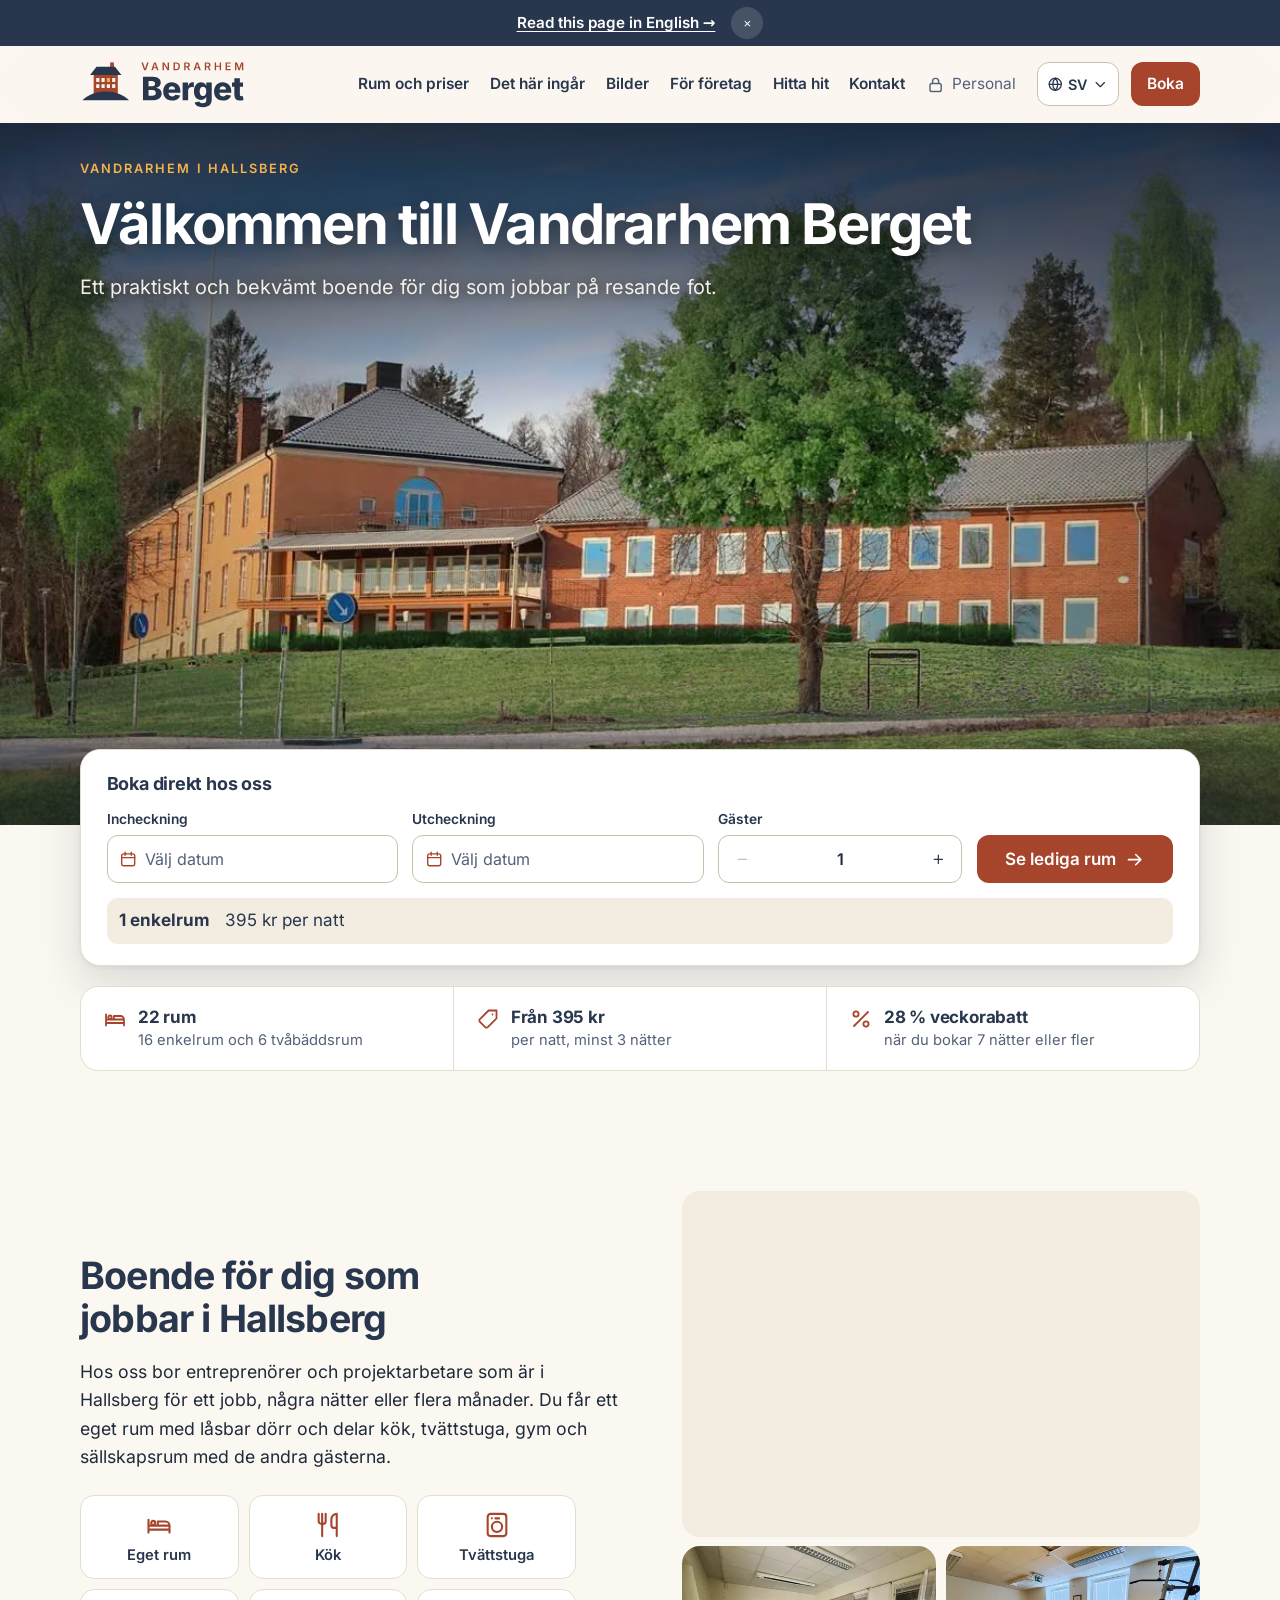
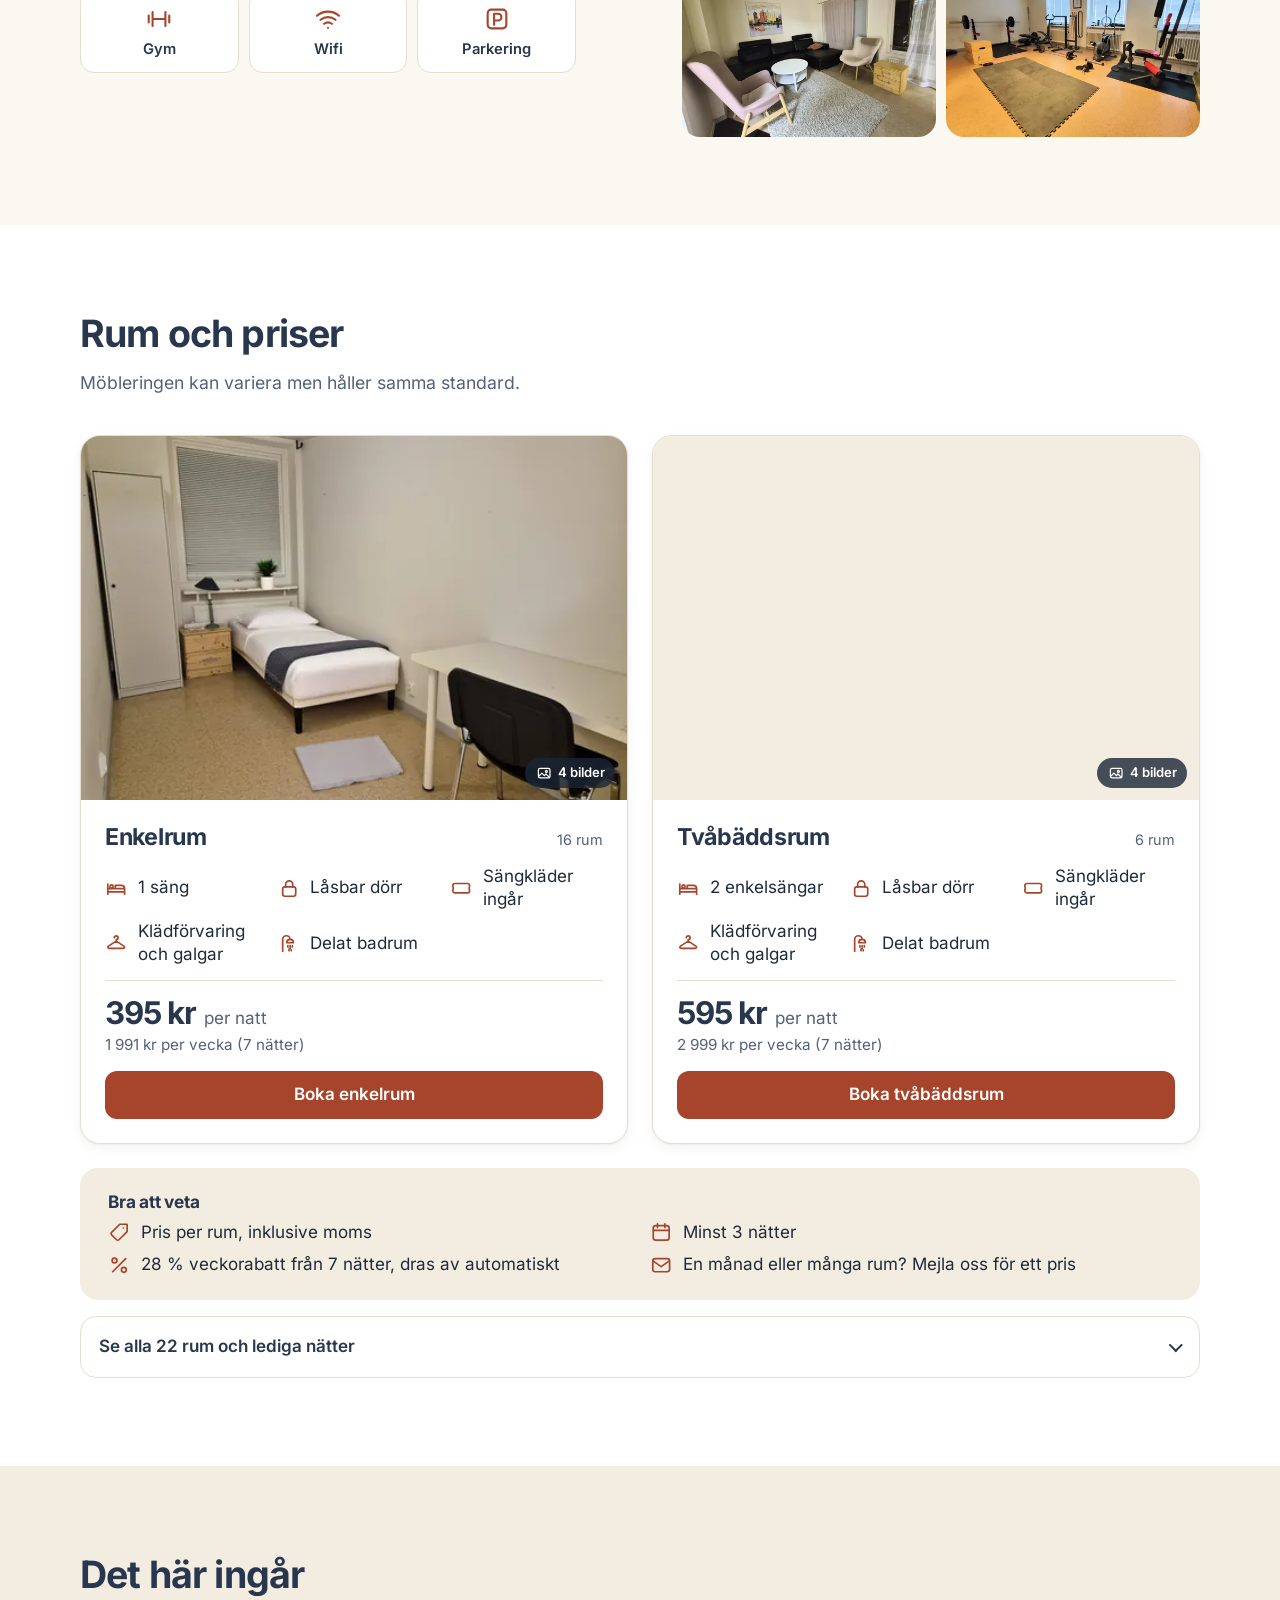
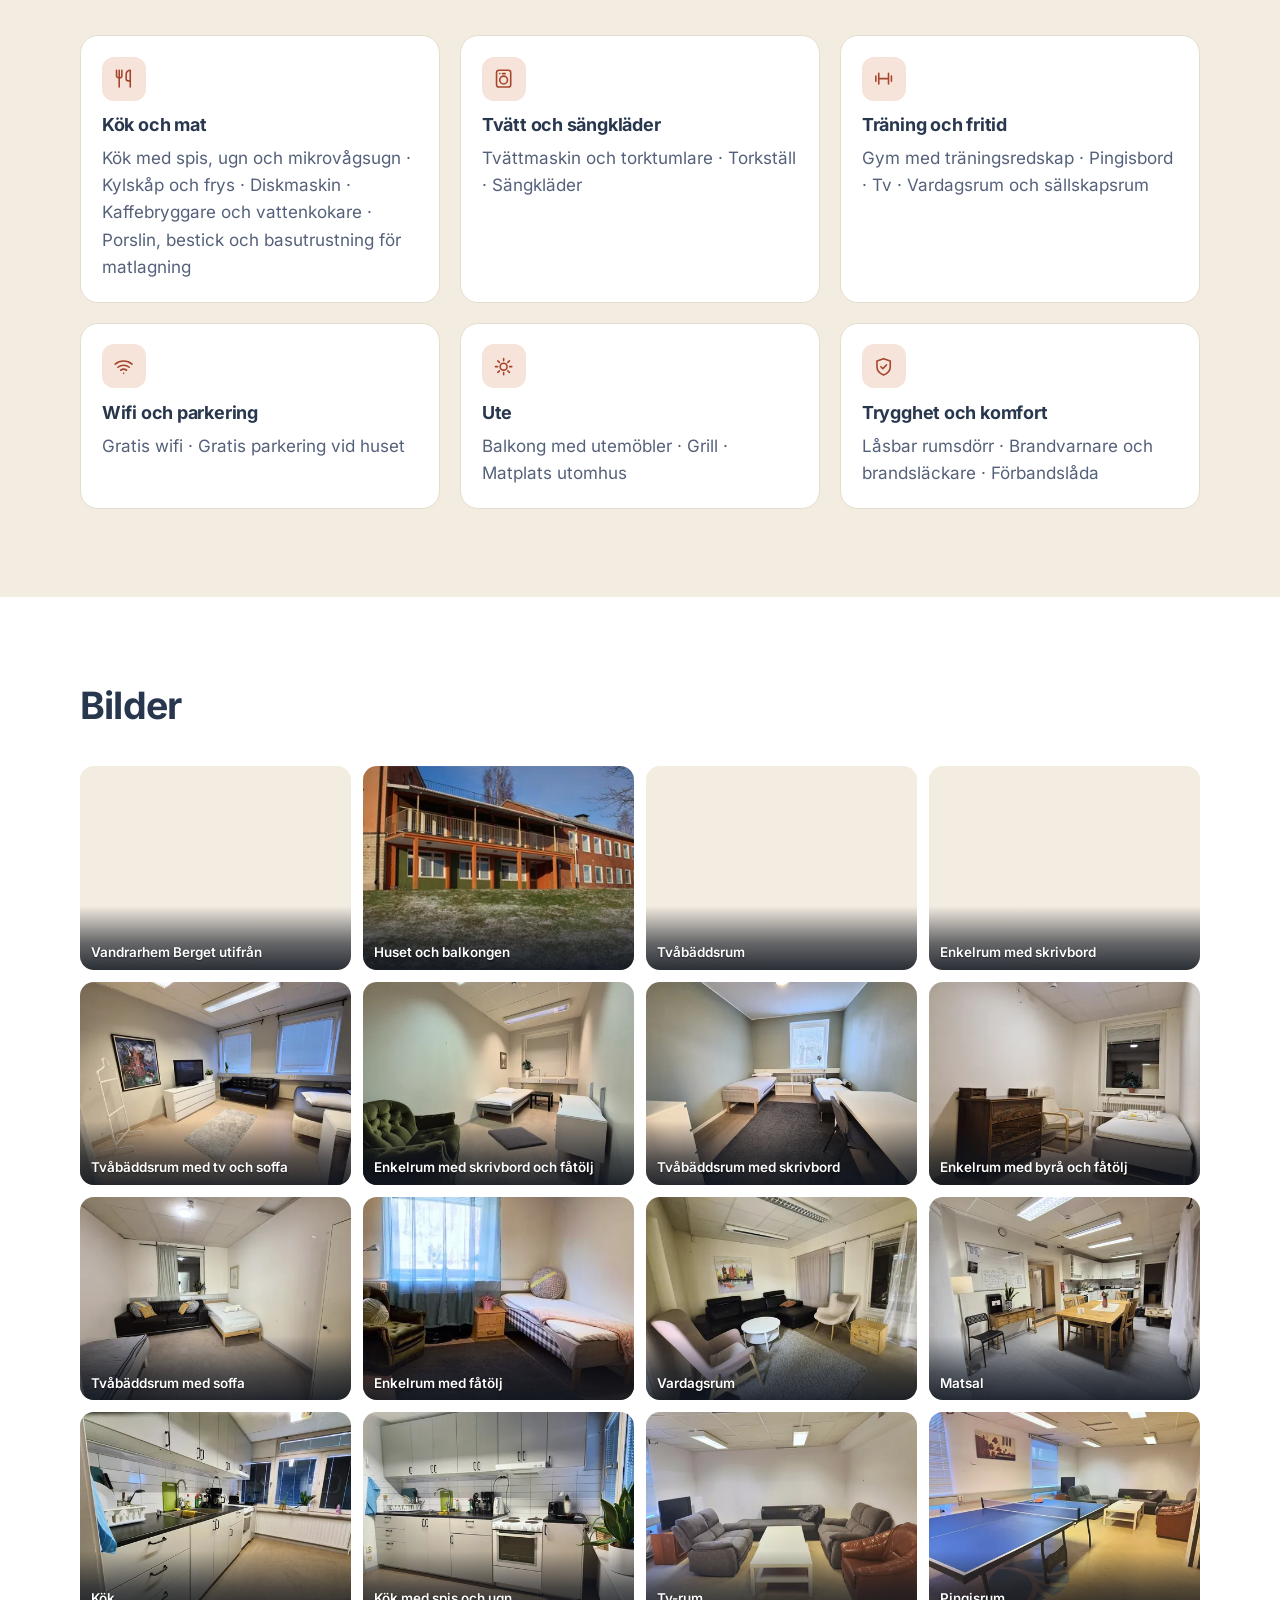
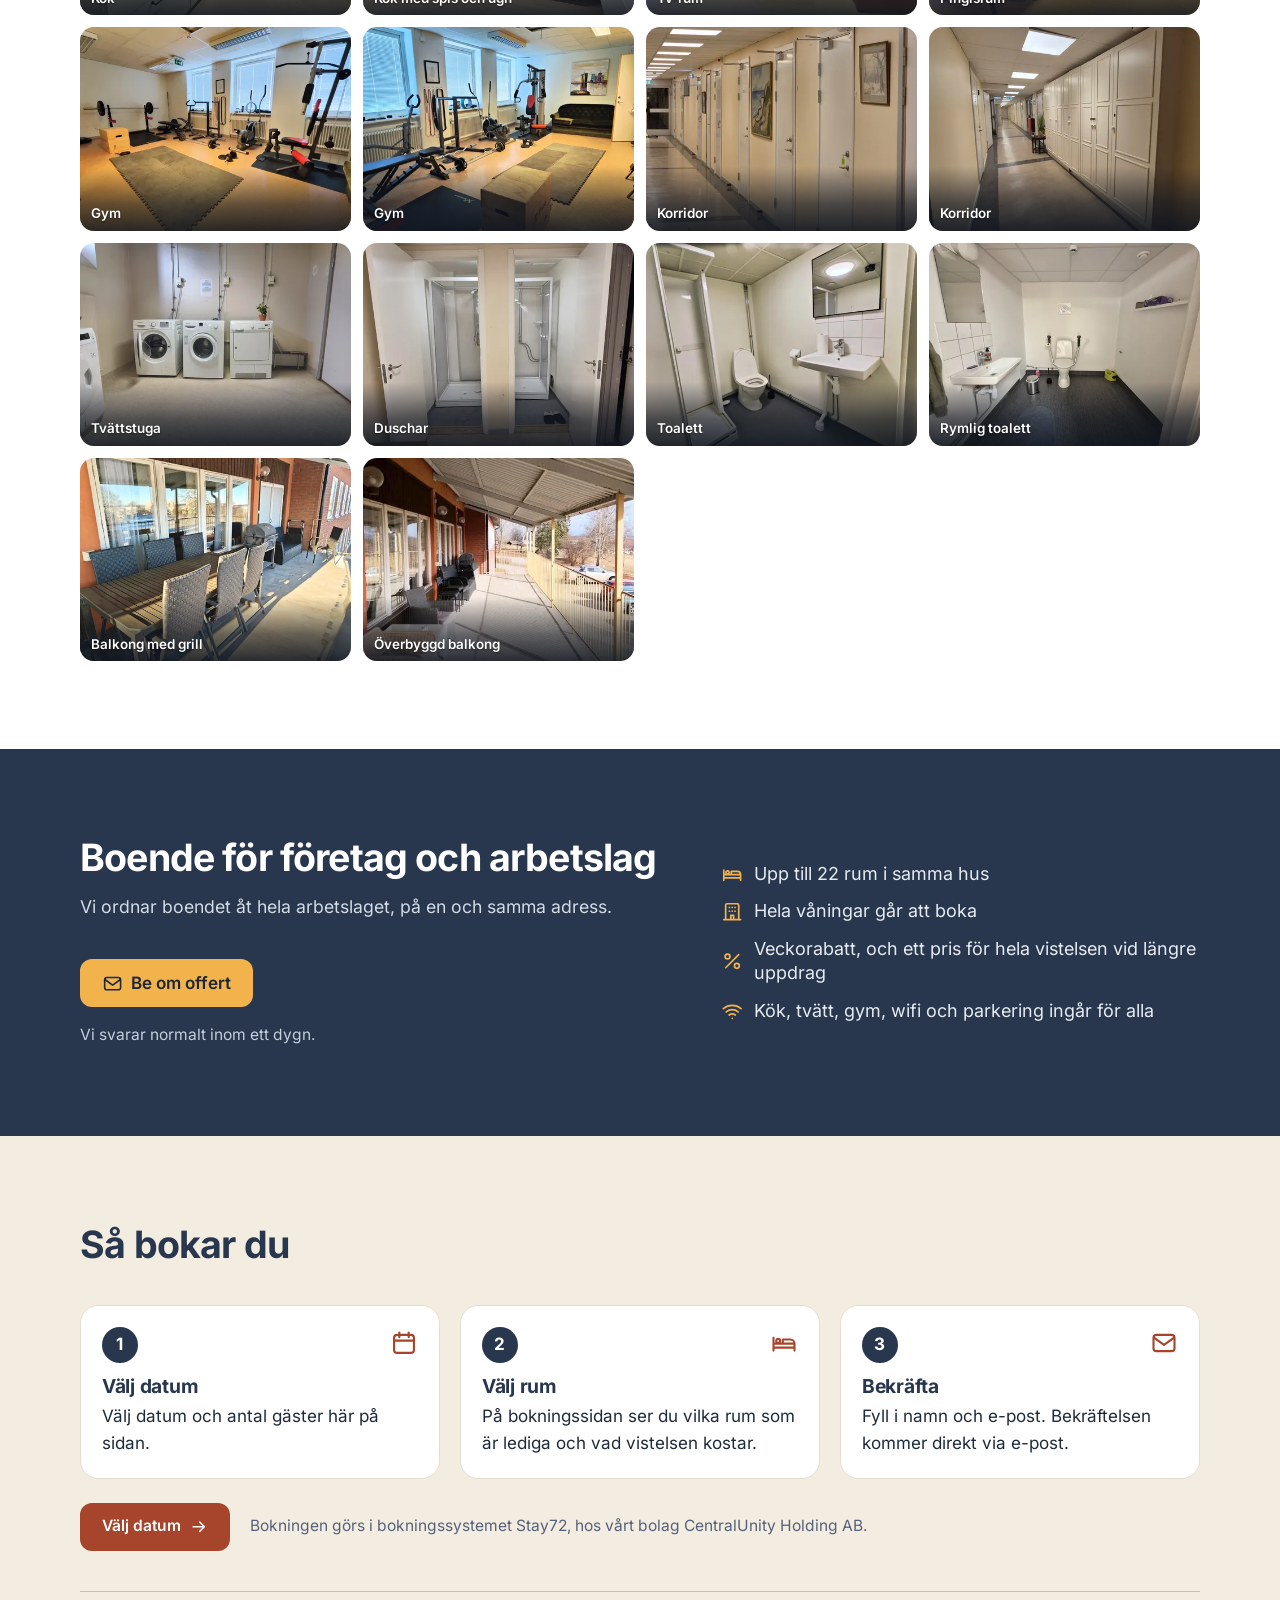
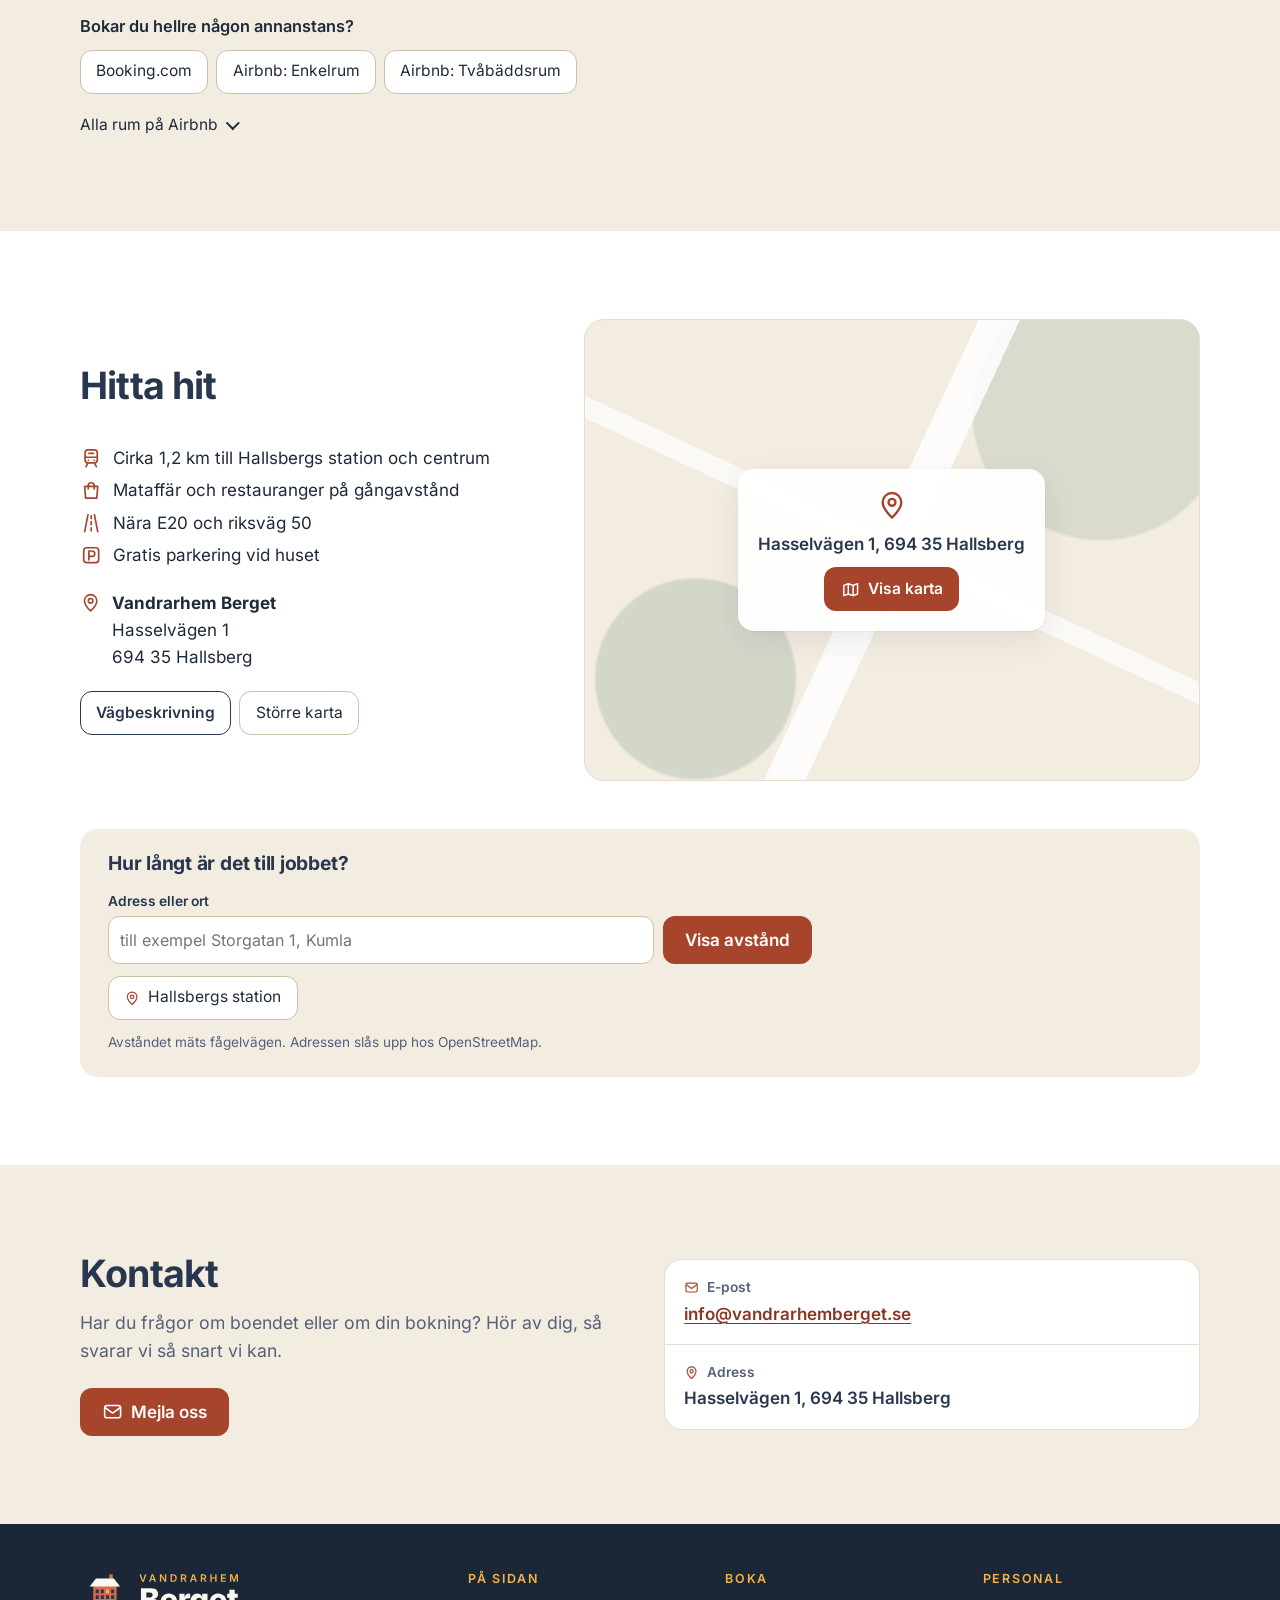
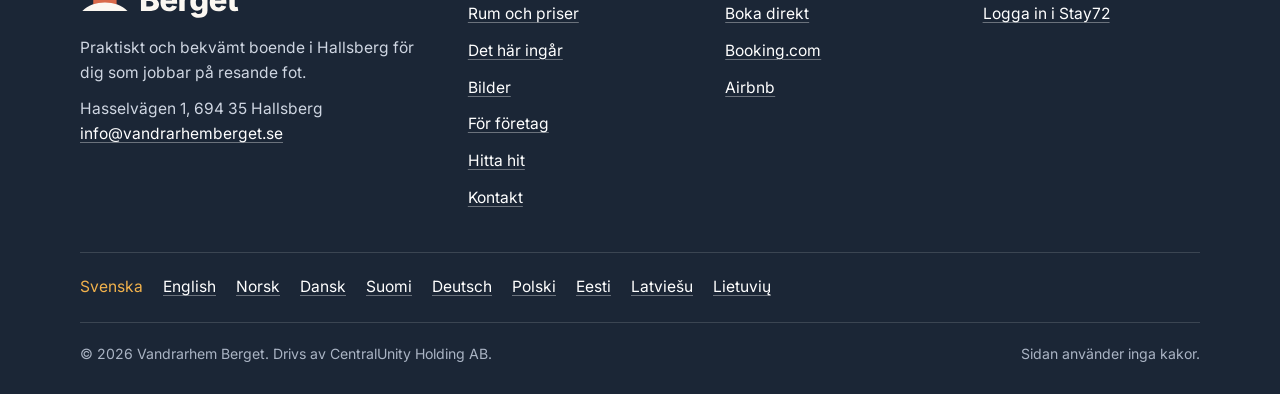
==== index.html @ 747f49aa "Första versionen av hemsidan Co-Authored-By: Claude Opus 5.5 <noreply@anthropic.com>" ====
<!doctype html>
<html lang="sv">
<head>
<meta charset="utf-8">
<meta name="viewport" content="width=device-width, initial-scale=1">
<title>Vandrarhem Berget, Hallsberg – företagsboende från 395 kr per natt</title>
<meta name="description" content="Boende i Hallsberg för entreprenörer, projektarbetare och hela arbetslag. Enkelrum 395 kr och tvåbäddsrum 595 kr per natt. Wifi, kök, tvätt, gym och parkering ingår. Boka direkt.">
<link rel="canonical" href="https://vandrarhemberget.se/">
<link rel="alternate" hreflang="sv" href="https://vandrarhemberget.se/">
<link rel="alternate" hreflang="en" href="https://vandrarhemberget.se/en/">
<link rel="alternate" hreflang="nb" href="https://vandrarhemberget.se/nb/">
<link rel="alternate" hreflang="da" href="https://vandrarhemberget.se/da/">
<link rel="alternate" hreflang="fi" href="https://vandrarhemberget.se/fi/">
<link rel="alternate" hreflang="de" href="https://vandrarhemberget.se/de/">
<link rel="alternate" hreflang="pl" href="https://vandrarhemberget.se/pl/">
<link rel="alternate" hreflang="et" href="https://vandrarhemberget.se/et/">
<link rel="alternate" hreflang="lv" href="https://vandrarhemberget.se/lv/">
<link rel="alternate" hreflang="lt" href="https://vandrarhemberget.se/lt/">
<link rel="alternate" hreflang="x-default" href="https://vandrarhemberget.se/en/">
<meta name="theme-color" content="#FBF7F1">
<meta name="format-detection" content="telephone=no">
<link rel="icon" href="favicon.ico" sizes="48x48">
<link rel="icon" href="assets/ikon.svg" type="image/svg+xml">
<link rel="apple-touch-icon" href="assets/ikon-180.png">
<link rel="manifest" href="site.webmanifest">
<link rel="preload" href="assets/typsnitt/inter-latin-400.woff2" as="font" type="font/woff2" crossorigin>
<link rel="preload" href="assets/typsnitt/inter-latin-700.woff2" as="font" type="font/woff2" crossorigin>
<link rel="stylesheet" href="assets/stil.4bacdb4d.css">
<meta property="og:type" content="website">
<meta property="og:site_name" content="Vandrarhem Berget">
<meta property="og:title" content="Vandrarhem Berget, Hallsberg – företagsboende från 395 kr per natt">
<meta property="og:description" content="Boende i Hallsberg för entreprenörer, projektarbetare och hela arbetslag. Enkelrum 395 kr och tvåbäddsrum 595 kr per natt. Wifi, kök, tvätt, gym och parkering ingår. Boka direkt.">
<meta property="og:locale" content="sv_SE">
<meta property="og:locale:alternate" content="en_GB">
<meta property="og:locale:alternate" content="nb_NO">
<meta property="og:locale:alternate" content="da_DK">
<meta property="og:locale:alternate" content="fi_FI">
<meta property="og:locale:alternate" content="de_DE">
<meta property="og:locale:alternate" content="pl_PL">
<meta property="og:locale:alternate" content="et_EE">
<meta property="og:locale:alternate" content="lv_LV">
<meta property="og:locale:alternate" content="lt_LT">
<meta property="og:url" content="https://vandrarhemberget.se/">
<meta property="og:image" content="https://vandrarhemberget.se/bilder/utsida-huset-1180.jpg?v=1707d518">
<meta property="og:image:width" content="1180">
<meta property="og:image:height" content="651">
<meta property="og:image:alt" content="Vandrarhem Berget sett utifrån">
<meta name="twitter:card" content="summary_large_image">
<script type="application/ld+json">{"@context":"https://schema.org","@type":"Hostel","name":"Vandrarhem Berget","description":"Boende i Hallsberg för entreprenörer, projektarbetare och hela arbetslag. Enkelrum 395 kr och tvåbäddsrum 595 kr per natt. Wifi, kök, tvätt, gym och parkering ingår. Boka direkt.","inLanguage":"sv","@id":"https://vandrarhemberget.se/#vandrarhem","url":"https://vandrarhemberget.se/","image":["https://vandrarhemberget.se/bilder/utsida-huset-1180.jpg?v=1707d518","https://vandrarhemberget.se/bilder/utsida-huset-1180.jpg?v=1707d518","https://vandrarhemberget.se/bilder/utsida-balkongen-1220.jpg?v=98ddb11a","https://vandrarhemberget.se/bilder/tvabaddsrum-dagsljus-1600.jpg?v=fdbbbce8","https://vandrarhemberget.se/bilder/enkelrum-skrivbord-garderob-1600.jpg?v=13ac3ef3","https://vandrarhemberget.se/bilder/tvabaddsrum-tv-soffa-1600.jpg?v=26abb7e6","https://vandrarhemberget.se/bilder/enkelrum-skrivbord-fatolj-1600.jpg?v=654260d3","https://vandrarhemberget.se/bilder/tvabaddsrum-grona-vaggar-1600.jpg?v=19bbdcdc"],"logo":"https://vandrarhemberget.se/assets/ikon-512.png","address":{"@type":"PostalAddress","streetAddress":"Hasselvägen 1","postalCode":"694 35","addressLocality":"Hallsberg","addressRegion":"Örebro län","addressCountry":"SE"},"geo":{"@type":"GeoCoordinates","latitude":59.0683191,"longitude":15.0914269},"email":"info@vandrarhemberget.se","priceRange":"395–595 SEK","currenciesAccepted":"SEK","numberOfRooms":22,"audience":{"@type":"BusinessAudience","name":"Boende för företag och arbetslag"},"amenityFeature":[{"@type":"LocationFeatureSpecification","name":"Kök med spis, ugn och mikrovågsugn","value":true},{"@type":"LocationFeatureSpecification","name":"Kylskåp och frys","value":true},{"@type":"LocationFeatureSpecification","name":"Diskmaskin","value":true},{"@type":"LocationFeatureSpecification","name":"Kaffebryggare och vattenkokare","value":true},{"@type":"LocationFeatureSpecification","name":"Porslin, bestick och basutrustning för matlagning","value":true},{"@type":"LocationFeatureSpecification","name":"Tvättmaskin och torktumlare","value":true},{"@type":"LocationFeatureSpecification","name":"Torkställ","value":true},{"@type":"LocationFeatureSpecification","name":"Sängkläder","value":true},{"@type":"LocationFeatureSpecification","name":"Gym med träningsredskap","value":true},{"@type":"LocationFeatureSpecification","name":"Pingisbord","value":true},{"@type":"LocationFeatureSpecification","name":"Tv","value":true},{"@type":"LocationFeatureSpecification","name":"Vardagsrum och sällskapsrum","value":true},{"@type":"LocationFeatureSpecification","name":"Gratis wifi","value":true},{"@type":"LocationFeatureSpecification","name":"Gratis parkering vid huset","value":true},{"@type":"LocationFeatureSpecification","name":"Balkong med utemöbler","value":true},{"@type":"LocationFeatureSpecification","name":"Grill","value":true},{"@type":"LocationFeatureSpecification","name":"Matplats utomhus","value":true},{"@type":"LocationFeatureSpecification","name":"Låsbar rumsdörr","value":true},{"@type":"LocationFeatureSpecification","name":"Brandvarnare och brandsläckare","value":true},{"@type":"LocationFeatureSpecification","name":"Förbandslåda","value":true}],"containsPlace":[{"@type":"HotelRoom","name":"Enkelrum","description":"1 säng, Låsbar dörr, Sängkläder ingår, Klädförvaring och galgar, Delat badrum","occupancy":{"@type":"QuantitativeValue","maxValue":1,"unitCode":"C62"},"bed":{"@type":"BedDetails","typeOfBed":"Single","numberOfBeds":1}},{"@type":"HotelRoom","name":"Tvåbäddsrum","description":"2 enkelsängar, Låsbar dörr, Sängkläder ingår, Klädförvaring och galgar, Delat badrum","occupancy":{"@type":"QuantitativeValue","maxValue":2,"unitCode":"C62"},"bed":{"@type":"BedDetails","typeOfBed":"Single","numberOfBeds":2}}],"makesOffer":[{"@type":"Offer","name":"Enkelrum","url":"https://app.stay72.com/book/centralunity-holding-ab-1","availability":"https://schema.org/InStock","priceSpecification":{"@type":"UnitPriceSpecification","price":395,"priceCurrency":"SEK","unitCode":"DAY","valueAddedTaxIncluded":true},"eligibleDuration":{"@type":"QuantitativeValue","minValue":3,"unitCode":"DAY"}},{"@type":"Offer","name":"Tvåbäddsrum","url":"https://app.stay72.com/book/centralunity-holding-ab-1","availability":"https://schema.org/InStock","priceSpecification":{"@type":"UnitPriceSpecification","price":595,"priceCurrency":"SEK","unitCode":"DAY","valueAddedTaxIncluded":true},"eligibleDuration":{"@type":"QuantitativeValue","minValue":3,"unitCode":"DAY"}}],"potentialAction":{"@type":"ReserveAction","target":{"@type":"EntryPoint","urlTemplate":"https://app.stay72.com/book/centralunity-holding-ab-1","inLanguage":"sv"},"result":{"@type":"LodgingReservation","name":"Vandrarhem Berget"}},"sameAs":["https://www.booking.com/hotel/se/vandrarhem-berget.sv.html?lang=sv"]}</script>
<script type="application/json" id="sidinfo">{"sprak":"sv","talformat":"sv-SE","minNatter":3,"rabatt":28,"rabattFran":7,"rum":{"enkel":{"antal":16,"pris":395},"dubbel":{"antal":6,"pris":595}},"stay72":"https://app.stay72.com/book/centralunity-holding-ab-1","stay72Skript":"https://app.stay72.com/embed/stay72-booking.js","adress":"Hasselvägen 1, 694 35 Hallsberg","plats":{"lat":59.0683191,"lon":15.0914269},"station":{"lat":59.0671196,"lon":15.1107975},"andraSprak":[{"kod":"en","text":"Read this page in English","lank":"en/"},{"kod":"nb","text":"Les siden på norsk","lank":"nb/"},{"kod":"da","text":"Læs siden på dansk","lank":"da/"},{"kod":"fi","text":"Lue tämä sivu suomeksi","lank":"fi/"},{"kod":"de","text":"Diese Seite auf Deutsch lesen","lank":"de/"},{"kod":"pl","text":"Czytaj tę stronę po polsku","lank":"pl/"},{"kod":"et","text":"Loe seda lehte eesti keeles","lank":"et/"},{"kod":"lv","text":"Lasīt šo lapu latviski","lank":"lv/"},{"kod":"lt","text":"Skaityti šį puslapį lietuviškai","lank":"lt/"}],"t":{"valjIn":"Välj incheckning","valjUt":"Välj utcheckning","minst":"Minst 3 nätter","natter":"one:{n} natt|other:{n} nätter","antalEnkel":"one:{n} enkelrum|other:{n} enkelrum","antalDubbel":"one:{n} tvåbäddsrum|other:{n} tvåbäddsrum","perNatt":"{pris} kr per natt","vistelse":"{natter}: {pris} kr","vistelseRabatt":"{natter}: {pris} kr med veckorabatt","felDatum":"Välj både incheckning och utcheckning.","felMinst":"Minsta vistelse är 3 nätter. Välj en senare utcheckning.","raknare":"Bild {nr} av {antal}","allaTitel":"Alla rum och lediga nätter","stang":"Stäng","avstand":{"rubrik":"Hur långt är det till jobbet?","etikett":"Adress eller ort","exempel":"till exempel Storgatan 1, Kumla","knapp":"Visa avstånd","station":"Hallsbergs station","soker":"Söker …","resultat":"Cirka {avstand} fågelvägen till {plats}.","meter":"{n} meter","km":"{n} km","vag":"Visa resväg och restid","felHittas":"Vi hittade inte den adressen. Prova att lägga till orten, till exempel ”Storgatan 1, Kumla”.","felTeknik":"Det gick inte att slå upp adressen just nu. Resvägen går ändå att öppna.","not":"Avståndet mäts fågelvägen. Adressen slås upp hos OpenStreetMap."}}}</script>
<script src="assets/app.d2f055d1.js" defer></script>
</head>
<body>
<a class="hoppa" href="#innehall">Hoppa till innehållet</a>
<div class="sprakrad" data-sprakrad hidden></div>
<header class="topp" data-topp>
  <div class="ram topp__rad">
    <a class="logga" href="#topp" aria-label="Vandrarhem Berget, till sidans början"><svg class="logga__bild" aria-hidden="true" focusable="false" xmlns="http://www.w3.org/2000/svg" viewBox="0 0 206.95 61.65"><g transform="translate(0 -7)"><rect x="17" y="24" width="30" height="26" fill="#A6452C"/><rect x="37.5" y="10" width="4.6" height="7" fill="#A6452C"/><path d="M12.5 25.5 20.5 15.5h23l8 10z" fill="#28374D"/><rect x="20.1" y="29.4" width="4" height="4.8" rx=".5" fill="#FBF7F1"/><rect x="26.7" y="29.4" width="4" height="4.8" rx=".5" fill="#FBF7F1"/><rect x="33.3" y="29.4" width="4" height="4.8" rx=".5" fill="#F2B24C"/><rect x="39.9" y="29.4" width="4" height="4.8" rx=".5" fill="#FBF7F1"/><rect x="20.1" y="37" width="4" height="4.8" rx=".5" fill="#FBF7F1"/><rect x="26.7" y="37" width="4" height="4.8" rx=".5" fill="#FBF7F1"/><rect x="33.3" y="37" width="4" height="4.8" rx=".5" fill="#FBF7F1"/><rect x="39.9" y="37" width="4" height="4.8" rx=".5" fill="#FBF7F1"/><path d="M3 57C17 42.5 47 42.5 61 57z" fill="#28374D"/><path d="M79.77 19.67 76.32 10H78.22L79.94 15.02Q80.18 15.78 80.46 16.76Q80.73 17.74 81.06 18.98H80.7Q81.02 17.72 81.29 16.75Q81.56 15.78 81.79 15.02L83.45 10H85.35L81.96 19.67ZM88.63 19.67 92 10H94.2L97.65 19.67H95.75L94.03 14.65Q93.78 13.87 93.51 12.89Q93.23 11.9 92.9 10.65H93.27Q92.94 11.92 92.68 12.91Q92.42 13.89 92.18 14.65L90.52 19.67ZM90.59 17.27V15.88H95.68V17.27ZM102.58 19.67V10H104.54L107.88 15.33Q108.09 15.66 108.32 16.08Q108.55 16.5 108.81 17.01Q109.06 17.53 109.3 18.16H109.11Q109.06 17.61 109.03 17.04Q108.99 16.46 108.98 15.95Q108.96 15.43 108.96 15.07V10H110.72V19.67H108.75L105.74 14.87Q105.45 14.41 105.2 13.97Q104.95 13.52 104.65 12.95Q104.36 12.39 103.95 11.59H104.19Q104.23 12.3 104.27 12.93Q104.3 13.56 104.32 14.06Q104.34 14.56 104.34 14.87V19.67ZM119.57 19.67H117.13V18.17H119.49Q120.5 18.17 121.18 17.8Q121.86 17.42 122.2 16.68Q122.54 15.94 122.54 14.82Q122.54 13.72 122.2 12.98Q121.86 12.24 121.19 11.87Q120.53 11.5 119.53 11.5H117.08V10H119.64Q121.08 10 122.11 10.58Q123.14 11.16 123.69 12.24Q124.25 13.32 124.25 14.82Q124.25 16.33 123.69 17.42Q123.14 18.51 122.09 19.09Q121.04 19.67 119.57 19.67ZM118.04 10V19.67H116.3V10ZM129.53 19.67V10H133.15Q134.26 10 135.01 10.39Q135.77 10.78 136.16 11.48Q136.55 12.18 136.55 13.1Q136.55 14.02 136.16 14.7Q135.77 15.38 135 15.75Q134.24 16.12 133.12 16.12H130.54V14.69H132.89Q133.55 14.69 133.96 14.5Q134.38 14.32 134.58 13.96Q134.78 13.6 134.78 13.1Q134.78 12.58 134.58 12.21Q134.38 11.84 133.96 11.65Q133.54 11.46 132.88 11.46H131.27V19.67ZM134.97 19.67 132.62 15.28H134.52L136.91 19.67ZM141.19 19.67 144.56 10H146.76L150.21 19.67H148.31L146.59 14.65Q146.34 13.87 146.07 12.89Q145.79 11.9 145.46 10.65H145.83Q145.5 11.92 145.24 12.91Q144.98 13.89 144.74 14.65L143.08 19.67ZM143.16 17.27V15.88H148.25V17.27ZM155.14 19.67V10H158.75Q159.86 10 160.62 10.39Q161.38 10.78 161.77 11.48Q162.16 12.18 162.16 13.1Q162.16 14.02 161.77 14.7Q161.37 15.38 160.61 15.75Q159.84 16.12 158.73 16.12H156.15V14.69H158.5Q159.16 14.69 159.57 14.5Q159.99 14.32 160.19 13.96Q160.39 13.6 160.39 13.1Q160.39 12.58 160.19 12.21Q159.99 11.84 159.57 11.65Q159.15 11.46 158.49 11.46H156.87V19.67ZM160.58 19.67 158.23 15.28H160.12L162.52 19.67ZM167.44 19.67V10H169.18V14H173.67V10H175.4V19.67H173.67V15.46H169.18V19.67ZM180.99 19.67V10H187.27V11.46H182.72V14.07H186.93V15.51H182.72V18.21H187.29V19.67ZM192.67 19.67V10H195.28L197.11 14.99Q197.21 15.27 197.33 15.71Q197.45 16.14 197.57 16.65Q197.7 17.16 197.81 17.64Q197.93 18.12 198.01 18.49H197.66Q197.73 18.13 197.85 17.65Q197.96 17.18 198.09 16.67Q198.21 16.16 198.33 15.72Q198.45 15.28 198.54 14.99L200.36 10H202.97V19.67H201.25V14.79Q201.25 14.48 201.26 14.04Q201.26 13.6 201.27 13.09Q201.29 12.58 201.3 12.07Q201.31 11.55 201.31 11.09H201.44Q201.31 11.6 201.15 12.13Q201 12.67 200.85 13.17Q200.7 13.67 200.57 14.1Q200.44 14.52 200.34 14.79L198.56 19.67H197.09L195.28 14.79Q195.18 14.52 195.05 14.11Q194.91 13.69 194.76 13.19Q194.61 12.69 194.46 12.15Q194.3 11.61 194.15 11.09H194.3Q194.3 11.52 194.32 12.03Q194.33 12.54 194.34 13.05Q194.35 13.56 194.36 14.01Q194.37 14.47 194.37 14.79V19.67Z" fill="#A6452C"/><path d="M78.28 57V27.72H90.43Q93.69 27.72 95.91 28.66Q98.13 29.6 99.24 31.26Q100.35 32.92 100.35 35.15Q100.35 36.82 99.65 38.12Q98.96 39.43 97.73 40.28Q96.5 41.14 94.91 41.47V41.79Q96.66 41.85 98.16 42.72Q99.66 43.6 100.58 45.15Q101.49 46.7 101.49 48.82Q101.49 51.18 100.3 53.03Q99.11 54.88 96.85 55.94Q94.59 57 91.33 57ZM85.22 51.4H89.7Q92.04 51.4 93.15 50.5Q94.26 49.61 94.26 48.04Q94.26 46.9 93.73 46.05Q93.2 45.21 92.2 44.75Q91.21 44.28 89.84 44.28H85.22ZM85.22 39.78H89.25Q90.41 39.78 91.32 39.39Q92.23 39 92.75 38.26Q93.28 37.52 93.28 36.46Q93.28 34.99 92.21 34.12Q91.15 33.26 89.36 33.26H85.22ZM114.44 57.41Q111 57.41 108.51 56.05Q106.01 54.68 104.68 52.15Q103.36 49.61 103.36 46.09Q103.36 42.71 104.68 40.16Q106.01 37.6 108.45 36.18Q110.89 34.75 114.19 34.75Q116.51 34.75 118.44 35.48Q120.38 36.21 121.8 37.63Q123.23 39.06 124 41.14Q124.78 43.22 124.78 45.95V47.68H105.8V43.69H121.52L118.31 44.64Q118.31 43.11 117.85 42Q117.39 40.9 116.49 40.31Q115.58 39.72 114.25 39.72Q112.91 39.72 111.99 40.32Q111.06 40.92 110.58 41.99Q110.1 43.07 110.1 44.5V47.37Q110.1 49.06 110.66 50.19Q111.22 51.32 112.22 51.88Q113.22 52.44 114.56 52.44Q115.48 52.44 116.24 52.18Q117 51.93 117.54 51.42Q118.08 50.91 118.35 50.18L124.47 51.18Q123.92 53.07 122.57 54.47Q121.22 55.88 119.17 56.65Q117.12 57.41 114.44 57.41ZM127.57 57V35.03H134.23V39.04H134.47Q135.06 36.86 136.43 35.8Q137.79 34.75 139.6 34.75Q140.07 34.75 140.59 34.81Q141.11 34.87 141.55 34.99V40.96Q141.05 40.79 140.26 40.7Q139.46 40.61 138.83 40.61Q137.58 40.61 136.57 41.17Q135.57 41.73 135 42.71Q134.43 43.69 134.43 45.01V57ZM152.67 65.69Q149.8 65.69 147.66 64.96Q145.52 64.23 144.19 62.94Q142.86 61.64 142.47 59.93L148.42 58.71Q148.62 59.3 149.15 59.8Q149.68 60.3 150.55 60.61Q151.41 60.91 152.63 60.91Q154.73 60.91 155.86 59.97Q156.99 59.02 156.99 57.06V53.17H156.46Q156.07 54.15 155.29 54.96Q154.52 55.76 153.33 56.23Q152.14 56.71 150.51 56.71Q148.09 56.71 146.1 55.58Q144.1 54.45 142.9 52.08Q141.7 49.71 141.7 46.01Q141.7 42.16 142.94 39.67Q144.18 37.17 146.17 35.96Q148.17 34.75 150.49 34.75Q152.24 34.75 153.49 35.34Q154.73 35.93 155.55 36.87Q156.36 37.8 156.78 38.8H156.97V35.03H163.75V56.51Q163.75 59.54 162.35 61.58Q160.94 63.62 158.45 64.65Q155.95 65.69 152.67 65.69ZM152.85 51.67Q154.16 51.67 155.09 51.01Q156.01 50.34 156.5 49.05Q156.99 47.76 156.99 45.99Q156.99 44.19 156.5 42.87Q156.01 41.55 155.1 40.84Q154.18 40.12 152.85 40.12Q151.53 40.12 150.62 40.85Q149.7 41.59 149.23 42.91Q148.76 44.23 148.76 45.99Q148.76 47.76 149.23 49.04Q149.7 50.32 150.62 51Q151.53 51.67 152.85 51.67ZM177.71 57.41Q174.27 57.41 171.77 56.05Q169.28 54.68 167.95 52.15Q166.62 49.61 166.62 46.09Q166.62 42.71 167.95 40.16Q169.28 37.6 171.71 36.18Q174.15 34.75 177.45 34.75Q179.77 34.75 181.71 35.48Q183.64 36.21 185.07 37.63Q186.49 39.06 187.27 41.14Q188.05 43.22 188.05 45.95V47.68H169.06V43.69H184.78L181.58 44.64Q181.58 43.11 181.12 42Q180.66 40.9 179.75 40.31Q178.85 39.72 177.51 39.72Q176.18 39.72 175.25 40.32Q174.33 40.92 173.85 41.99Q173.37 43.07 173.37 44.5V47.37Q173.37 49.06 173.93 50.19Q174.49 51.32 175.49 51.88Q176.49 52.44 177.83 52.44Q178.75 52.44 179.51 52.18Q180.26 51.93 180.8 51.42Q181.34 50.91 181.62 50.18L187.73 51.18Q187.18 53.07 185.84 54.47Q184.49 55.88 182.44 56.65Q180.38 57.41 177.71 57.41ZM202.69 35.03V40.12H188.97V35.03ZM191.88 29.8H198.74V50.28Q198.74 51.14 199.15 51.57Q199.56 51.99 200.49 51.99Q200.84 51.99 201.48 51.91Q202.12 51.83 202.39 51.75L203.28 56.74Q202.12 57.08 201.04 57.2Q199.96 57.31 198.99 57.31Q195.5 57.31 193.69 55.67Q191.88 54.03 191.88 50.89Z" fill="#28374D"/></g></svg></a>
    <details class="sprakval" data-sprakval>
      <summary aria-label="Språk: Svenska"><svg class="ikon" viewBox="0 0 24 24" width="24" height="24" fill="none" stroke="currentColor" stroke-width="1.8" stroke-linecap="round" stroke-linejoin="round" aria-hidden="true" focusable="false"><circle cx="12" cy="12" r="8.8"/><path d="M3.2 12h17.6M12 3.2c2.4 2.5 3.7 5.4 3.7 8.8s-1.3 6.3-3.7 8.8c-2.4-2.5-3.7-5.4-3.7-8.8s1.3-6.3 3.7-8.8Z"/></svg><span>SV</span><svg class="ikon sprakval__pil" viewBox="0 0 24 24" width="24" height="24" fill="none" stroke="currentColor" stroke-width="1.8" stroke-linecap="round" stroke-linejoin="round" aria-hidden="true" focusable="false"><path d="m6 9.5 6 6 6-6"/></svg></summary>
      <ul>
        <li><a href="./" lang="sv" aria-current="true">Svenska</a></li>
        <li><a href="en/" lang="en" hreflang="en">English</a></li>
        <li><a href="nb/" lang="nb" hreflang="nb">Norsk</a></li>
        <li><a href="da/" lang="da" hreflang="da">Dansk</a></li>
        <li><a href="fi/" lang="fi" hreflang="fi">Suomi</a></li>
        <li><a href="de/" lang="de" hreflang="de">Deutsch</a></li>
        <li><a href="pl/" lang="pl" hreflang="pl">Polski</a></li>
        <li><a href="et/" lang="et" hreflang="et">Eesti</a></li>
        <li><a href="lv/" lang="lv" hreflang="lv">Latviešu</a></li>
        <li><a href="lt/" lang="lt" hreflang="lt">Lietuvių</a></li>
      </ul>
    </details>
    <a class="knapp knapp--primar knapp--liten topp__boka" href="#boka">Boka</a>
    <button class="menyknapp" type="button" aria-expanded="false" aria-controls="meny" data-menyknapp>
      <span class="dold">Meny</span><svg class="ikon menyknapp__oppna" viewBox="0 0 24 24" width="24" height="24" fill="none" stroke="currentColor" stroke-width="1.8" stroke-linecap="round" stroke-linejoin="round" aria-hidden="true" focusable="false"><path d="M4 7h16M4 12h16M4 17h16"/></svg><svg class="ikon menyknapp__stang" viewBox="0 0 24 24" width="24" height="24" fill="none" stroke="currentColor" stroke-width="1.8" stroke-linecap="round" stroke-linejoin="round" aria-hidden="true" focusable="false"><path d="m6 6 12 12M18 6 6 18"/></svg>
    </button>
    <nav class="meny" id="meny" aria-label="Meny" data-meny>
      <ul>
        <li><a href="#rum">Rum och priser</a></li>
        <li><a href="#ingar">Det här ingår</a></li>
        <li><a href="#bilder">Bilder</a></li>
        <li><a href="#foretag">För företag</a></li>
        <li><a href="#hitta-hit">Hitta hit</a></li>
        <li><a href="#kontakt">Kontakt</a></li>
        <li><a class="meny__personal" href="https://app.stay72.com/login" rel="nofollow" title="Inloggning för personal, i Stay72"><svg class="ikon" viewBox="0 0 24 24" width="24" height="24" fill="none" stroke="currentColor" stroke-width="1.8" stroke-linecap="round" stroke-linejoin="round" aria-hidden="true" focusable="false"><rect x="5" y="10.6" width="14" height="10" rx="2.3"/><path d="M8.2 10.6V8a3.8 3.8 0 0 1 7.6 0v2.6"/></svg>Personal</a></li>
      </ul>
    </nav>
  </div>
</header>
<main id="innehall">
<section class="start start--foto" id="topp" style="--fokus-smal: 70% 42%; --fokus-bred: 50% 40%">
  <div class="start__fond"><picture><source type="image/webp" srcset="bilder/utsida-huset-480.webp?v=1707d518 480w, bilder/utsida-huset-800.webp?v=1707d518 800w, bilder/utsida-huset-1180.webp?v=1707d518 1180w" sizes="100vw"><img src="bilder/utsida-huset-800.jpg?v=1707d518" alt="Vandrarhem Berget sett utifrån" width="1180" height="651" fetchpriority="high" decoding="async"></picture></div>
  <div class="ram start__inre">
    <p class="overrubrik">Vandrarhem i Hallsberg</p>
    <h1>Välkommen till Vandrarhem Berget</h1>
    <p class="ingress">Ett praktiskt och bekvämt boende för dig som jobbar på resande fot.</p>
  </div>
</section>

<div class="ram bokningsrad">
  <form class="bokning" id="boka" action="https://app.stay72.com/book/centralunity-holding-ab-1" method="get" data-bokning>
    <h2 class="bokning__rubrik">Boka direkt hos oss</h2>
    <div class="bokning__rutnat">
      <div class="bokning__datum" data-datum>
        <div class="falt" data-datum-reserv>
          <label for="incheckning">Incheckning</label>
          <input type="date" id="incheckning" name="check_in_date" required>
        </div>
        <div class="falt" data-datum-reserv>
          <label for="utcheckning">Utcheckning</label>
          <input type="date" id="utcheckning" name="check_out_date" required>
        </div>
        <div class="datumval" data-datumval hidden>
          <div class="falt">
            <span class="falt__etikett" id="datum-in-etikett">Incheckning</span>
            <button class="datumknapp ar-tom" type="button" data-datum-knapp="start" aria-labelledby="datum-in-etikett datum-in-varde" aria-haspopup="dialog" aria-expanded="false" aria-controls="kalender"><svg class="ikon" viewBox="0 0 24 24" width="24" height="24" fill="none" stroke="currentColor" stroke-width="1.8" stroke-linecap="round" stroke-linejoin="round" aria-hidden="true" focusable="false"><rect x="3.5" y="5" width="17" height="15.5" rx="2.6"/><path d="M3.5 10h17M8 3v4M16 3v4"/></svg><span id="datum-in-varde" data-datum-varde>Välj datum</span></button>
          </div>
          <div class="falt">
            <span class="falt__etikett" id="datum-ut-etikett">Utcheckning</span>
            <button class="datumknapp ar-tom" type="button" data-datum-knapp="slut" aria-labelledby="datum-ut-etikett datum-ut-varde" aria-haspopup="dialog" aria-expanded="false" aria-controls="kalender"><svg class="ikon" viewBox="0 0 24 24" width="24" height="24" fill="none" stroke="currentColor" stroke-width="1.8" stroke-linecap="round" stroke-linejoin="round" aria-hidden="true" focusable="false"><rect x="3.5" y="5" width="17" height="15.5" rx="2.6"/><path d="M3.5 10h17M8 3v4M16 3v4"/></svg><span id="datum-ut-varde" data-datum-varde>Välj datum</span></button>
          </div>
        </div>
        <div class="kalender" id="kalender" role="dialog" aria-label="Välj datum" data-kalender hidden>
          <div class="kalender__topp">
            <button class="kalender__nav" type="button" data-kal-forra aria-label="Föregående månad"><svg class="ikon" viewBox="0 0 24 24" width="24" height="24" fill="none" stroke="currentColor" stroke-width="1.8" stroke-linecap="round" stroke-linejoin="round" aria-hidden="true" focusable="false"><path d="m14.5 5.5-6.5 6.5 6.5 6.5"/></svg></button>
            <button class="kalender__nav" type="button" data-kal-nasta aria-label="Nästa månad"><svg class="ikon" viewBox="0 0 24 24" width="24" height="24" fill="none" stroke="currentColor" stroke-width="1.8" stroke-linecap="round" stroke-linejoin="round" aria-hidden="true" focusable="false"><path d="m9.5 5.5 6.5 6.5-6.5 6.5"/></svg></button>
          </div>
          <div class="kalender__manader" data-kal-manader></div>
          <div class="kalender__fot">
            <p class="kalender__tips" data-kal-tips aria-live="polite"></p>
            <button class="knapp knapp--tyst knapp--liten" type="button" data-kal-rensa>Rensa</button>
            <button class="knapp knapp--primar knapp--liten" type="button" data-kal-klar>Klar</button>
          </div>
        </div>
      </div>
      <div class="falt falt--gaster">
        <label for="gaster">Gäster</label>
        <div class="stegare">
          <button class="stegare__knapp" type="button" data-gaster-steg="-1" aria-label="Färre gäster" hidden><svg class="ikon" viewBox="0 0 24 24" width="24" height="24" fill="none" stroke="currentColor" stroke-width="1.8" stroke-linecap="round" stroke-linejoin="round" aria-hidden="true" focusable="false"><path d="M6 12h12"/></svg></button>
          <input type="number" id="gaster" name="guests" value="1" min="1" max="500" step="1" inputmode="numeric" required>
          <button class="stegare__knapp" type="button" data-gaster-steg="1" aria-label="Fler gäster" hidden><svg class="ikon" viewBox="0 0 24 24" width="24" height="24" fill="none" stroke="currentColor" stroke-width="1.8" stroke-linecap="round" stroke-linejoin="round" aria-hidden="true" focusable="false"><path d="M12 6v12M6 12h12"/></svg></button>
        </div>
      </div>
      <div class="bokning__svar" data-bokning-svar hidden>
        <p class="bokning__fel" data-bokning-fel role="alert" hidden></p>
        <p class="forslag__rad" data-forslag-ett><strong data-forslag-rum></strong><span data-forslag-pris></span></p>
        <fieldset class="forslag__val" data-forslag-val hidden>
          <legend>Förslag på rum</legend>
          <label class="val" data-forslag-id="dela">
            <input type="radio" name="rumsval" value="dela" form="rumsval-utanfor" checked>
            <span class="val__namn">Dela rum</span>
            <span class="val__rum" data-forslag-rum></span>
            <span class="val__pris" data-forslag-pris></span>
          </label>
          <label class="val" data-forslag-id="eget">
            <input type="radio" name="rumsval" value="eget" form="rumsval-utanfor">
            <span class="val__namn">Eget rum var</span>
            <span class="val__rum" data-forslag-rum></span>
            <span class="val__pris" data-forslag-pris></span>
          </label>
        </fieldset>
        <p class="forslag__stort" data-forslag-stort hidden>Vandrarhemmet har 28 sängar. Vi har också hus och lägenheter i området. Skicka en förfrågan, så tar vi fram ett förslag för hela sällskapet.</p>
        <p class="forslag__not" data-forslag-flera hidden>Du bokar ett rum i taget på bokningssidan. <a href="https://app.stay72.com/book/centralunity-holding-ab-1" data-forslag-offert hidden>Be om offert för alla rum</a></p>
        <p class="forslag__not" data-forslag-offertnot hidden>På bokningssidan trycker du på ”Skicka en förfrågan”. Datum och antal personer är redan ifyllda.</p>
        <p class="dold" data-forslag-las aria-live="polite"></p>
      </div>
      <button class="knapp knapp--primar bokning__knapp" type="submit"><span data-bokning-knapptext data-offert="Be om offert">Se lediga rum</span><svg class="ikon" viewBox="0 0 24 24" width="24" height="24" fill="none" stroke="currentColor" stroke-width="1.8" stroke-linecap="round" stroke-linejoin="round" aria-hidden="true" focusable="false"><path d="M5 12h14M13.2 6.2 19 12l-5.8 5.8"/></svg></button>
    </div>
  </form>
  <form id="rumsval-utanfor" hidden></form>

  <ul class="fakta">
    <li><svg class="ikon" viewBox="0 0 24 24" width="24" height="24" fill="none" stroke="currentColor" stroke-width="1.8" stroke-linecap="round" stroke-linejoin="round" aria-hidden="true" focusable="false"><path d="M3 18.5v-11M3 12.5h18v6M21 12.5a3.5 3.5 0 0 0-3.5-3.5H11v3.5M3 16h18"/><circle cx="7" cy="10.2" r="1.7"/></svg><div><strong>22 rum</strong><span>16 enkelrum och 6 tvåbäddsrum</span></div></li>
    <li><svg class="ikon" viewBox="0 0 24 24" width="24" height="24" fill="none" stroke="currentColor" stroke-width="1.8" stroke-linecap="round" stroke-linejoin="round" aria-hidden="true" focusable="false"><path d="M12.6 3.5h7.9v7.9l-8.7 8.7a1.8 1.8 0 0 1-2.6 0l-5.3-5.3a1.8 1.8 0 0 1 0-2.6l8.7-8.7Z"/><path d="M16.5 7.5h.01"/></svg><div><strong>Från 395 kr</strong><span>per natt, minst 3 nätter</span></div></li>
    <li><svg class="ikon" viewBox="0 0 24 24" width="24" height="24" fill="none" stroke="currentColor" stroke-width="1.8" stroke-linecap="round" stroke-linejoin="round" aria-hidden="true" focusable="false"><path d="M19 5 5 19"/><circle cx="7" cy="7" r="2.6"/><circle cx="17" cy="17" r="2.6"/></svg><div><strong>28 % veckorabatt</strong><span>när du bokar 7 nätter eller fler</span></div></li>
  </ul>
</div>
<section class="avsnitt" id="valkommen">
  <div class="ram valkommen">
    <div>
      <div class="avsnitt__huvud">
        <h2>Boende för dig som jobbar i Hallsberg</h2>
      </div>
      <p class="valkommen__stycke">Hos oss bor entreprenörer och projektarbetare som är i Hallsberg för ett jobb, några nätter eller flera månader. Du får ett eget rum med låsbar dörr och delar kök, tvättstuga, gym och sällskapsrum med de andra gästerna.</p>
      <ul class="snabbfakta">
        <li><svg class="ikon" viewBox="0 0 24 24" width="24" height="24" fill="none" stroke="currentColor" stroke-width="1.8" stroke-linecap="round" stroke-linejoin="round" aria-hidden="true" focusable="false"><path d="M3 18.5v-11M3 12.5h18v6M21 12.5a3.5 3.5 0 0 0-3.5-3.5H11v3.5M3 16h18"/><circle cx="7" cy="10.2" r="1.7"/></svg><span>Eget rum</span></li>
        <li><svg class="ikon" viewBox="0 0 24 24" width="24" height="24" fill="none" stroke="currentColor" stroke-width="1.8" stroke-linecap="round" stroke-linejoin="round" aria-hidden="true" focusable="false"><path d="M4 2.5v6.2a2.3 2.3 0 0 0 2.3 2.3h1.4A2.3 2.3 0 0 0 10 8.7V2.5M7 2.5v19M19.5 14.5V2.5a4.6 4.6 0 0 0-4.6 4.6v5.2a2.2 2.2 0 0 0 2.2 2.2h2.4Zm0 0v7"/></svg><span>Kök</span></li>
        <li><svg class="ikon" viewBox="0 0 24 24" width="24" height="24" fill="none" stroke="currentColor" stroke-width="1.8" stroke-linecap="round" stroke-linejoin="round" aria-hidden="true" focusable="false"><rect x="4" y="2.5" width="16" height="19" rx="2.6"/><circle cx="12" cy="13.6" r="4.4"/><path d="M7.6 6.3h.01M10.6 6.3h3.2"/></svg><span>Tvättstuga</span></li>
        <li><svg class="ikon" viewBox="0 0 24 24" width="24" height="24" fill="none" stroke="currentColor" stroke-width="1.8" stroke-linecap="round" stroke-linejoin="round" aria-hidden="true" focusable="false"><path d="M6.5 6v12M17.5 6v12M3.2 9v6M20.8 9v6M6.5 12h11"/></svg><span>Gym</span></li>
        <li><svg class="ikon" viewBox="0 0 24 24" width="24" height="24" fill="none" stroke="currentColor" stroke-width="1.8" stroke-linecap="round" stroke-linejoin="round" aria-hidden="true" focusable="false"><path d="M2.5 9.2a14.6 14.6 0 0 1 19 0M5.6 12.7a10 10 0 0 1 12.8 0M8.7 16.1a5.4 5.4 0 0 1 6.6 0M12 19.6h.01"/></svg><span>Wifi</span></li>
        <li><svg class="ikon" viewBox="0 0 24 24" width="24" height="24" fill="none" stroke="currentColor" stroke-width="1.8" stroke-linecap="round" stroke-linejoin="round" aria-hidden="true" focusable="false"><rect x="4" y="4" width="16" height="16" rx="3"/><path d="M9.5 17V7.5h3.4a2.9 2.9 0 0 1 0 5.8H9.5"/></svg><span>Parkering</span></li>
      </ul>
    </div>
    <div class="mosaik" role="group" aria-label="Bilder från vandrarhemmet">
      <a class="mosaik__bild mosaik__bild--stor" href="bilder/tvabaddsrum-dagsljus-1600.jpg?v=fdbbbce8" data-visa-bild="tvabaddsrum-dagsljus" aria-label="Visa bilden större: Tvåbäddsrum"><picture><source type="image/webp" srcset="bilder/tvabaddsrum-dagsljus-480.webp?v=fdbbbce8 480w, bilder/tvabaddsrum-dagsljus-800.webp?v=fdbbbce8 800w, bilder/tvabaddsrum-dagsljus-1200.webp?v=fdbbbce8 1200w, bilder/tvabaddsrum-dagsljus-1600.webp?v=fdbbbce8 1600w" sizes="(min-width: 1180px) 530px, (min-width: 960px) 46vw, calc(100vw - 2rem)"><img src="bilder/tvabaddsrum-dagsljus-800.jpg?v=fdbbbce8" alt="Tvåbäddsrum med två sängar, soffa och fönster mot grönska" width="2400" height="1800" loading="lazy" decoding="async"></picture></a>
      <a class="mosaik__bild " href="bilder/vardagsrum-1600.jpg?v=ddfcaece" data-visa-bild="vardagsrum" aria-label="Visa bilden större: Vardagsrum"><picture><source type="image/webp" srcset="bilder/vardagsrum-480.webp?v=ddfcaece 480w, bilder/vardagsrum-800.webp?v=ddfcaece 800w, bilder/vardagsrum-1200.webp?v=ddfcaece 1200w, bilder/vardagsrum-1600.webp?v=ddfcaece 1600w" sizes="(min-width: 1180px) 260px, (min-width: 960px) 23vw, 50vw"><img src="bilder/vardagsrum-800.jpg?v=ddfcaece" alt="Vardagsrum med soffa, fåtöljer och runt soffbord" width="2400" height="1800" loading="lazy" decoding="async"></picture></a>
      <a class="mosaik__bild " href="bilder/gym-1600.jpg?v=585a31df" data-visa-bild="gym" aria-label="Visa bilden större: Gym"><picture><source type="image/webp" srcset="bilder/gym-480.webp?v=585a31df 480w, bilder/gym-800.webp?v=585a31df 800w, bilder/gym-1200.webp?v=585a31df 1200w, bilder/gym-1600.webp?v=585a31df 1600w" sizes="(min-width: 1180px) 260px, (min-width: 960px) 23vw, 50vw"><img src="bilder/gym-800.jpg?v=585a31df" alt="Gym med skivstång, bänk, crosstrainer och multigym" width="2400" height="1800" loading="lazy" decoding="async"></picture></a>
    </div>
  </div>
</section>
<section class="avsnitt avsnitt--vit" id="rum">
  <div class="ram">
    <div class="avsnitt__huvud">
      <h2>Rum och priser</h2>
      <p>Möbleringen kan variera men håller samma standard.</p>
    </div>
    <div class="rumslista">
      <article class="rumskort" id="enkelrum">
        <a class="rumskort__bild" href="bilder/enkelrum-skrivbord-garderob-1600.jpg?v=13ac3ef3" data-visa-bild="enkelrum-skrivbord-garderob" aria-label="Visa bilden större: Enkelrum">
          <picture><source type="image/webp" srcset="bilder/enkelrum-skrivbord-garderob-480.webp?v=13ac3ef3 480w, bilder/enkelrum-skrivbord-garderob-800.webp?v=13ac3ef3 800w, bilder/enkelrum-skrivbord-garderob-1200.webp?v=13ac3ef3 1200w, bilder/enkelrum-skrivbord-garderob-1600.webp?v=13ac3ef3 1600w" sizes="(min-width: 1180px) 545px, (min-width: 800px) 48vw, calc(100vw - 2rem)"><img src="bilder/enkelrum-skrivbord-garderob-800.jpg?v=13ac3ef3" alt="Enkelrum med säng, skrivbord, stol och garderob" width="2400" height="1800" loading="lazy" decoding="async"></picture>
          <span class="rumskort__antal"><svg class="ikon" viewBox="0 0 24 24" width="24" height="24" fill="none" stroke="currentColor" stroke-width="1.8" stroke-linecap="round" stroke-linejoin="round" aria-hidden="true" focusable="false"><rect x="3.5" y="5" width="17" height="14" rx="2.6"/><path d="m4 16.5 4.6-4.6 3.6 3.6 2.4-2.4 5.4 5.4"/><circle cx="15.2" cy="9.4" r="1.4"/></svg>4 bilder</span>
        </a>
        <div class="rumskort__text">
          <div class="rumskort__topp">
            <h3>Enkelrum</h3>
            <span class="rumskort__marke">16 rum</span>
          </div>
          <ul class="ikonlista ikonlista--tva">
            <li><svg class="ikon" viewBox="0 0 24 24" width="24" height="24" fill="none" stroke="currentColor" stroke-width="1.8" stroke-linecap="round" stroke-linejoin="round" aria-hidden="true" focusable="false"><path d="M3 18.5v-11M3 12.5h18v6M21 12.5a3.5 3.5 0 0 0-3.5-3.5H11v3.5M3 16h18"/><circle cx="7" cy="10.2" r="1.7"/></svg><span>1 säng</span></li>
            <li><svg class="ikon" viewBox="0 0 24 24" width="24" height="24" fill="none" stroke="currentColor" stroke-width="1.8" stroke-linecap="round" stroke-linejoin="round" aria-hidden="true" focusable="false"><rect x="5" y="10.6" width="14" height="10" rx="2.3"/><path d="M8.2 10.6V8a3.8 3.8 0 0 1 7.6 0v2.6"/></svg><span>Låsbar dörr</span></li>
            <li><svg class="ikon" viewBox="0 0 24 24" width="24" height="24" fill="none" stroke="currentColor" stroke-width="1.8" stroke-linecap="round" stroke-linejoin="round" aria-hidden="true" focusable="false"><path d="M5.2 7h13.6A2.2 2.2 0 0 1 21 9.2c0 1-.5 1.8-.5 2.8s.5 1.8.5 2.8a2.2 2.2 0 0 1-2.2 2.2H5.2A2.2 2.2 0 0 1 3 14.8c0-1 .5-1.8.5-2.8S3 10.2 3 9.2A2.2 2.2 0 0 1 5.2 7Z"/></svg><span>Sängkläder ingår</span></li>
            <li><svg class="ikon" viewBox="0 0 24 24" width="24" height="24" fill="none" stroke="currentColor" stroke-width="1.8" stroke-linecap="round" stroke-linejoin="round" aria-hidden="true" focusable="false"><path d="M10 6.2a2 2 0 1 1 2 2v1.6l8.3 5.3a1.3 1.3 0 0 1-.7 2.4H4.4a1.3 1.3 0 0 1-.7-2.4L12 9.8"/></svg><span>Klädförvaring och galgar</span></li>
            <li><svg class="ikon" viewBox="0 0 24 24" width="24" height="24" fill="none" stroke="currentColor" stroke-width="1.8" stroke-linecap="round" stroke-linejoin="round" aria-hidden="true" focusable="false"><path d="M5 20.5V8a4 4 0 0 1 8 0M9.5 11.5a3.5 3.5 0 0 1 7 0ZM10.6 14.6v1.4M13 14.6v3M15.4 14.6v1.4M11.8 18.4v1.6M14.2 19v1"/></svg><span>Delat badrum</span></li>
          </ul>
          <p class="pris">
            <span class="pris__belopp">395 kr</span>
            <span class="pris__per">per natt</span>
            <span class="pris__vecka">1 991 kr per vecka (7 nätter)</span>
          </p>
          <a class="knapp knapp--primar" href="#boka" data-boka-gaster="1">Boka enkelrum</a>
        </div>
      </article>
      <article class="rumskort" id="tvabaddsrum">
        <a class="rumskort__bild" href="bilder/tvabaddsrum-dagsljus-1600.jpg?v=fdbbbce8" data-visa-bild="tvabaddsrum-dagsljus" aria-label="Visa bilden större: Tvåbäddsrum">
          <picture><source type="image/webp" srcset="bilder/tvabaddsrum-dagsljus-480.webp?v=fdbbbce8 480w, bilder/tvabaddsrum-dagsljus-800.webp?v=fdbbbce8 800w, bilder/tvabaddsrum-dagsljus-1200.webp?v=fdbbbce8 1200w, bilder/tvabaddsrum-dagsljus-1600.webp?v=fdbbbce8 1600w" sizes="(min-width: 1180px) 545px, (min-width: 800px) 48vw, calc(100vw - 2rem)"><img src="bilder/tvabaddsrum-dagsljus-800.jpg?v=fdbbbce8" alt="Tvåbäddsrum med två sängar, soffa och fönster mot grönska" width="2400" height="1800" loading="lazy" decoding="async"></picture>
          <span class="rumskort__antal"><svg class="ikon" viewBox="0 0 24 24" width="24" height="24" fill="none" stroke="currentColor" stroke-width="1.8" stroke-linecap="round" stroke-linejoin="round" aria-hidden="true" focusable="false"><rect x="3.5" y="5" width="17" height="14" rx="2.6"/><path d="m4 16.5 4.6-4.6 3.6 3.6 2.4-2.4 5.4 5.4"/><circle cx="15.2" cy="9.4" r="1.4"/></svg>4 bilder</span>
        </a>
        <div class="rumskort__text">
          <div class="rumskort__topp">
            <h3>Tvåbäddsrum</h3>
            <span class="rumskort__marke">6 rum</span>
          </div>
          <ul class="ikonlista ikonlista--tva">
            <li><svg class="ikon" viewBox="0 0 24 24" width="24" height="24" fill="none" stroke="currentColor" stroke-width="1.8" stroke-linecap="round" stroke-linejoin="round" aria-hidden="true" focusable="false"><path d="M3 18.5v-11M3 12.5h18v6M21 12.5a3.5 3.5 0 0 0-3.5-3.5H11v3.5M3 16h18"/><circle cx="7" cy="10.2" r="1.7"/></svg><span>2 enkelsängar</span></li>
            <li><svg class="ikon" viewBox="0 0 24 24" width="24" height="24" fill="none" stroke="currentColor" stroke-width="1.8" stroke-linecap="round" stroke-linejoin="round" aria-hidden="true" focusable="false"><rect x="5" y="10.6" width="14" height="10" rx="2.3"/><path d="M8.2 10.6V8a3.8 3.8 0 0 1 7.6 0v2.6"/></svg><span>Låsbar dörr</span></li>
            <li><svg class="ikon" viewBox="0 0 24 24" width="24" height="24" fill="none" stroke="currentColor" stroke-width="1.8" stroke-linecap="round" stroke-linejoin="round" aria-hidden="true" focusable="false"><path d="M5.2 7h13.6A2.2 2.2 0 0 1 21 9.2c0 1-.5 1.8-.5 2.8s.5 1.8.5 2.8a2.2 2.2 0 0 1-2.2 2.2H5.2A2.2 2.2 0 0 1 3 14.8c0-1 .5-1.8.5-2.8S3 10.2 3 9.2A2.2 2.2 0 0 1 5.2 7Z"/></svg><span>Sängkläder ingår</span></li>
            <li><svg class="ikon" viewBox="0 0 24 24" width="24" height="24" fill="none" stroke="currentColor" stroke-width="1.8" stroke-linecap="round" stroke-linejoin="round" aria-hidden="true" focusable="false"><path d="M10 6.2a2 2 0 1 1 2 2v1.6l8.3 5.3a1.3 1.3 0 0 1-.7 2.4H4.4a1.3 1.3 0 0 1-.7-2.4L12 9.8"/></svg><span>Klädförvaring och galgar</span></li>
            <li><svg class="ikon" viewBox="0 0 24 24" width="24" height="24" fill="none" stroke="currentColor" stroke-width="1.8" stroke-linecap="round" stroke-linejoin="round" aria-hidden="true" focusable="false"><path d="M5 20.5V8a4 4 0 0 1 8 0M9.5 11.5a3.5 3.5 0 0 1 7 0ZM10.6 14.6v1.4M13 14.6v3M15.4 14.6v1.4M11.8 18.4v1.6M14.2 19v1"/></svg><span>Delat badrum</span></li>
          </ul>
          <p class="pris">
            <span class="pris__belopp">595 kr</span>
            <span class="pris__per">per natt</span>
            <span class="pris__vecka">2 999 kr per vecka (7 nätter)</span>
          </p>
          <a class="knapp knapp--primar" href="#boka" data-boka-gaster="2">Boka tvåbäddsrum</a>
        </div>
      </article>
    </div>

    <div class="villkor">
      <h3>Bra att veta</h3>
      <ul class="ikonlista villkor__lista">
        <li><svg class="ikon" viewBox="0 0 24 24" width="24" height="24" fill="none" stroke="currentColor" stroke-width="1.8" stroke-linecap="round" stroke-linejoin="round" aria-hidden="true" focusable="false"><path d="M12.6 3.5h7.9v7.9l-8.7 8.7a1.8 1.8 0 0 1-2.6 0l-5.3-5.3a1.8 1.8 0 0 1 0-2.6l8.7-8.7Z"/><path d="M16.5 7.5h.01"/></svg><span>Pris per rum, inklusive moms</span></li>
        <li><svg class="ikon" viewBox="0 0 24 24" width="24" height="24" fill="none" stroke="currentColor" stroke-width="1.8" stroke-linecap="round" stroke-linejoin="round" aria-hidden="true" focusable="false"><rect x="3.5" y="5" width="17" height="15.5" rx="2.6"/><path d="M3.5 10h17M8 3v4M16 3v4"/></svg><span>Minst 3 nätter</span></li>
        <li><svg class="ikon" viewBox="0 0 24 24" width="24" height="24" fill="none" stroke="currentColor" stroke-width="1.8" stroke-linecap="round" stroke-linejoin="round" aria-hidden="true" focusable="false"><path d="M19 5 5 19"/><circle cx="7" cy="7" r="2.6"/><circle cx="17" cy="17" r="2.6"/></svg><span>28 % veckorabatt från 7 nätter, dras av automatiskt</span></li>
        <li><svg class="ikon" viewBox="0 0 24 24" width="24" height="24" fill="none" stroke="currentColor" stroke-width="1.8" stroke-linecap="round" stroke-linejoin="round" aria-hidden="true" focusable="false"><rect x="3" y="5" width="18" height="14" rx="2.6"/><path d="m3.6 7.6 8.4 6 8.4-6"/></svg><span>En månad eller många rum? Mejla oss för ett pris</span></li>
      </ul>
    </div>

    <details class="utfall" data-alla-rum>
      <summary>Se alla 22 rum och lediga nätter</summary>
      <div class="utfall__inre">
        <p><a href="https://app.stay72.com/book/centralunity-holding-ab-1" target="_blank" rel="noopener">Öppna listan i en egen flik<span class="dold"> (öppnas i ny flik)</span></a></p>
        <div class="utfall__ram" data-alla-rum-plats></div>
      </div>
    </details>
  </div>
</section>
<section class="avsnitt avsnitt--sand" id="ingar">
  <div class="ram">
    <div class="avsnitt__huvud">
      <h2>Det här ingår</h2>
    </div>
    <div class="ingar">
      <section class="ingarkort">
        <span class="ingarkort__ikon"><svg class="ikon" viewBox="0 0 24 24" width="24" height="24" fill="none" stroke="currentColor" stroke-width="1.8" stroke-linecap="round" stroke-linejoin="round" aria-hidden="true" focusable="false"><path d="M4 2.5v6.2a2.3 2.3 0 0 0 2.3 2.3h1.4A2.3 2.3 0 0 0 10 8.7V2.5M7 2.5v19M19.5 14.5V2.5a4.6 4.6 0 0 0-4.6 4.6v5.2a2.2 2.2 0 0 0 2.2 2.2h2.4Zm0 0v7"/></svg></span>
        <h3>Kök och mat</h3>
        <p>Kök med spis, ugn och mikrovågsugn · Kylskåp och frys · Diskmaskin · Kaffebryggare och vattenkokare · Porslin, bestick och basutrustning för matlagning</p>
      </section>
      <section class="ingarkort">
        <span class="ingarkort__ikon"><svg class="ikon" viewBox="0 0 24 24" width="24" height="24" fill="none" stroke="currentColor" stroke-width="1.8" stroke-linecap="round" stroke-linejoin="round" aria-hidden="true" focusable="false"><rect x="4" y="2.5" width="16" height="19" rx="2.6"/><circle cx="12" cy="13.6" r="4.4"/><path d="M7.6 6.3h.01M10.6 6.3h3.2"/></svg></span>
        <h3>Tvätt och sängkläder</h3>
        <p>Tvättmaskin och torktumlare · Torkställ · Sängkläder</p>
      </section>
      <section class="ingarkort">
        <span class="ingarkort__ikon"><svg class="ikon" viewBox="0 0 24 24" width="24" height="24" fill="none" stroke="currentColor" stroke-width="1.8" stroke-linecap="round" stroke-linejoin="round" aria-hidden="true" focusable="false"><path d="M6.5 6v12M17.5 6v12M3.2 9v6M20.8 9v6M6.5 12h11"/></svg></span>
        <h3>Träning och fritid</h3>
        <p>Gym med träningsredskap · Pingisbord · Tv · Vardagsrum och sällskapsrum</p>
      </section>
      <section class="ingarkort">
        <span class="ingarkort__ikon"><svg class="ikon" viewBox="0 0 24 24" width="24" height="24" fill="none" stroke="currentColor" stroke-width="1.8" stroke-linecap="round" stroke-linejoin="round" aria-hidden="true" focusable="false"><path d="M2.5 9.2a14.6 14.6 0 0 1 19 0M5.6 12.7a10 10 0 0 1 12.8 0M8.7 16.1a5.4 5.4 0 0 1 6.6 0M12 19.6h.01"/></svg></span>
        <h3>Wifi och parkering</h3>
        <p>Gratis wifi · Gratis parkering vid huset</p>
      </section>
      <section class="ingarkort">
        <span class="ingarkort__ikon"><svg class="ikon" viewBox="0 0 24 24" width="24" height="24" fill="none" stroke="currentColor" stroke-width="1.8" stroke-linecap="round" stroke-linejoin="round" aria-hidden="true" focusable="false"><circle cx="12" cy="12" r="3.9"/><path d="M12 2.8v2.4M12 18.8v2.4M2.8 12h2.4M18.8 12h2.4M5.5 5.5l1.7 1.7M16.8 16.8l1.7 1.7M5.5 18.5l1.7-1.7M16.8 7.2l1.7-1.7"/></svg></span>
        <h3>Ute</h3>
        <p>Balkong med utemöbler · Grill · Matplats utomhus</p>
      </section>
      <section class="ingarkort">
        <span class="ingarkort__ikon"><svg class="ikon" viewBox="0 0 24 24" width="24" height="24" fill="none" stroke="currentColor" stroke-width="1.8" stroke-linecap="round" stroke-linejoin="round" aria-hidden="true" focusable="false"><path d="M12 21.4c4.6-1.7 7.5-4.7 7.5-9.6V5.6L12 3 4.5 5.6v6.2c0 4.9 2.9 7.9 7.5 9.6Z"/><path d="m8.9 12.1 2.2 2.2 4.1-4.2"/></svg></span>
        <h3>Trygghet och komfort</h3>
        <p>Låsbar rumsdörr · Brandvarnare och brandsläckare · Förbandslåda</p>
      </section>
    </div>
  </div>
</section>
<section class="avsnitt avsnitt--vit" id="bilder">
  <div class="ram">
    <div class="avsnitt__huvud">
      <h2>Bilder</h2>
    </div>
    <ul class="galleri">
      <li><a href="bilder/utsida-huset-1180.jpg?v=1707d518" data-bild="utsida-huset" data-full="bilder/utsida-huset-1180.webp?v=1707d518" data-text="Vandrarhem Berget utifrån"><picture><source type="image/webp" srcset="bilder/utsida-huset-480.webp?v=1707d518 480w, bilder/utsida-huset-800.webp?v=1707d518 800w, bilder/utsida-huset-1180.webp?v=1707d518 1180w" sizes="(min-width: 1180px) 270px, (min-width: 980px) 24vw, (min-width: 640px) 32vw, 48vw"><img src="bilder/utsida-huset-800.jpg?v=1707d518" alt="Vandrarhem Berget på sin kulle: ett långt tegelhus i två våningar och ett putsat hus med veranda, med ett stort träd framför" width="1180" height="651" loading="lazy" decoding="async"></picture><span class="galleri__text">Vandrarhem Berget utifrån</span></a></li>
      <li><a href="bilder/utsida-balkongen-1220.jpg?v=98ddb11a" data-bild="utsida-balkongen" data-full="bilder/utsida-balkongen-1220.webp?v=98ddb11a" data-text="Huset och balkongen"><picture><source type="image/webp" srcset="bilder/utsida-balkongen-480.webp?v=98ddb11a 480w, bilder/utsida-balkongen-800.webp?v=98ddb11a 800w, bilder/utsida-balkongen-1200.webp?v=98ddb11a 1200w, bilder/utsida-balkongen-1220.webp?v=98ddb11a 1220w" sizes="(min-width: 1180px) 270px, (min-width: 980px) 24vw, (min-width: 640px) 32vw, 48vw"><img src="bilder/utsida-balkongen-800.jpg?v=98ddb11a" alt="Tegelhuset med rader av fönster och en överbyggd balkong i trä, sett från gräsmattan" width="1220" height="695" loading="lazy" decoding="async"></picture><span class="galleri__text">Huset och balkongen</span></a></li>
      <li><a href="bilder/tvabaddsrum-dagsljus-1600.jpg?v=fdbbbce8" data-bild="tvabaddsrum-dagsljus" data-full="bilder/tvabaddsrum-dagsljus-1600.webp?v=fdbbbce8" data-text="Tvåbäddsrum"><picture><source type="image/webp" srcset="bilder/tvabaddsrum-dagsljus-480.webp?v=fdbbbce8 480w, bilder/tvabaddsrum-dagsljus-800.webp?v=fdbbbce8 800w, bilder/tvabaddsrum-dagsljus-1200.webp?v=fdbbbce8 1200w, bilder/tvabaddsrum-dagsljus-1600.webp?v=fdbbbce8 1600w" sizes="(min-width: 1180px) 270px, (min-width: 980px) 24vw, (min-width: 640px) 32vw, 48vw"><img src="bilder/tvabaddsrum-dagsljus-800.jpg?v=fdbbbce8" alt="Tvåbäddsrum med två sängar, soffa och fönster mot grönska" width="2400" height="1800" loading="lazy" decoding="async"></picture><span class="galleri__text">Tvåbäddsrum</span></a></li>
      <li><a href="bilder/enkelrum-skrivbord-garderob-1600.jpg?v=13ac3ef3" data-bild="enkelrum-skrivbord-garderob" data-full="bilder/enkelrum-skrivbord-garderob-1600.webp?v=13ac3ef3" data-text="Enkelrum med skrivbord"><picture><source type="image/webp" srcset="bilder/enkelrum-skrivbord-garderob-480.webp?v=13ac3ef3 480w, bilder/enkelrum-skrivbord-garderob-800.webp?v=13ac3ef3 800w, bilder/enkelrum-skrivbord-garderob-1200.webp?v=13ac3ef3 1200w, bilder/enkelrum-skrivbord-garderob-1600.webp?v=13ac3ef3 1600w" sizes="(min-width: 1180px) 270px, (min-width: 980px) 24vw, (min-width: 640px) 32vw, 48vw"><img src="bilder/enkelrum-skrivbord-garderob-800.jpg?v=13ac3ef3" alt="Enkelrum med säng, skrivbord, stol och garderob" width="2400" height="1800" loading="lazy" decoding="async"></picture><span class="galleri__text">Enkelrum med skrivbord</span></a></li>
      <li><a href="bilder/tvabaddsrum-tv-soffa-1600.jpg?v=26abb7e6" data-bild="tvabaddsrum-tv-soffa" data-full="bilder/tvabaddsrum-tv-soffa-1600.webp?v=26abb7e6" data-text="Tvåbäddsrum med tv och soffa"><picture><source type="image/webp" srcset="bilder/tvabaddsrum-tv-soffa-480.webp?v=26abb7e6 480w, bilder/tvabaddsrum-tv-soffa-800.webp?v=26abb7e6 800w, bilder/tvabaddsrum-tv-soffa-1200.webp?v=26abb7e6 1200w, bilder/tvabaddsrum-tv-soffa-1600.webp?v=26abb7e6 1600w" sizes="(min-width: 1180px) 270px, (min-width: 980px) 24vw, (min-width: 640px) 32vw, 48vw"><img src="bilder/tvabaddsrum-tv-soffa-800.jpg?v=26abb7e6" alt="Tvåbäddsrum med tv, byrå och svart skinnsoffa" width="2400" height="1800" loading="lazy" decoding="async"></picture><span class="galleri__text">Tvåbäddsrum med tv och soffa</span></a></li>
      <li><a href="bilder/enkelrum-skrivbord-fatolj-1600.jpg?v=654260d3" data-bild="enkelrum-skrivbord-fatolj" data-full="bilder/enkelrum-skrivbord-fatolj-1600.webp?v=654260d3" data-text="Enkelrum med skrivbord och fåtölj"><picture><source type="image/webp" srcset="bilder/enkelrum-skrivbord-fatolj-480.webp?v=654260d3 480w, bilder/enkelrum-skrivbord-fatolj-800.webp?v=654260d3 800w, bilder/enkelrum-skrivbord-fatolj-1200.webp?v=654260d3 1200w, bilder/enkelrum-skrivbord-fatolj-1600.webp?v=654260d3 1600w" sizes="(min-width: 1180px) 270px, (min-width: 980px) 24vw, (min-width: 640px) 32vw, 48vw"><img src="bilder/enkelrum-skrivbord-fatolj-800.jpg?v=654260d3" alt="Enkelrum med grön fåtölj, säng och skrivbord" width="2400" height="1800" loading="lazy" decoding="async"></picture><span class="galleri__text">Enkelrum med skrivbord och fåtölj</span></a></li>
      <li><a href="bilder/tvabaddsrum-grona-vaggar-1600.jpg?v=19bbdcdc" data-bild="tvabaddsrum-grona-vaggar" data-full="bilder/tvabaddsrum-grona-vaggar-1600.webp?v=19bbdcdc" data-text="Tvåbäddsrum med skrivbord"><picture><source type="image/webp" srcset="bilder/tvabaddsrum-grona-vaggar-480.webp?v=19bbdcdc 480w, bilder/tvabaddsrum-grona-vaggar-800.webp?v=19bbdcdc 800w, bilder/tvabaddsrum-grona-vaggar-1200.webp?v=19bbdcdc 1200w, bilder/tvabaddsrum-grona-vaggar-1600.webp?v=19bbdcdc 1600w" sizes="(min-width: 1180px) 270px, (min-width: 980px) 24vw, (min-width: 640px) 32vw, 48vw"><img src="bilder/tvabaddsrum-grona-vaggar-800.jpg?v=19bbdcdc" alt="Tvåbäddsrum med gröngrå väggar, två sängar och skrivbord" width="2400" height="1800" loading="lazy" decoding="async"></picture><span class="galleri__text">Tvåbäddsrum med skrivbord</span></a></li>
      <li><a href="bilder/enkelrum-byra-fatolj-1600.jpg?v=77059346" data-bild="enkelrum-byra-fatolj" data-full="bilder/enkelrum-byra-fatolj-1600.webp?v=77059346" data-text="Enkelrum med byrå och fåtölj"><picture><source type="image/webp" srcset="bilder/enkelrum-byra-fatolj-480.webp?v=77059346 480w, bilder/enkelrum-byra-fatolj-800.webp?v=77059346 800w, bilder/enkelrum-byra-fatolj-1200.webp?v=77059346 1200w, bilder/enkelrum-byra-fatolj-1600.webp?v=77059346 1600w" sizes="(min-width: 1180px) 270px, (min-width: 980px) 24vw, (min-width: 640px) 32vw, 48vw"><img src="bilder/enkelrum-byra-fatolj-800.jpg?v=77059346" alt="Enkelrum med byrå i mörkt trä, fåtölj och säng vid fönstret" width="2400" height="1800" loading="lazy" decoding="async"></picture><span class="galleri__text">Enkelrum med byrå och fåtölj</span></a></li>
      <li><a href="bilder/tvabaddsrum-soffa-1600.jpg?v=5fd1f5c7" data-bild="tvabaddsrum-soffa" data-full="bilder/tvabaddsrum-soffa-1600.webp?v=5fd1f5c7" data-text="Tvåbäddsrum med soffa"><picture><source type="image/webp" srcset="bilder/tvabaddsrum-soffa-480.webp?v=5fd1f5c7 480w, bilder/tvabaddsrum-soffa-800.webp?v=5fd1f5c7 800w, bilder/tvabaddsrum-soffa-1200.webp?v=5fd1f5c7 1200w, bilder/tvabaddsrum-soffa-1600.webp?v=5fd1f5c7 1600w" sizes="(min-width: 1180px) 270px, (min-width: 980px) 24vw, (min-width: 640px) 32vw, 48vw"><img src="bilder/tvabaddsrum-soffa-800.jpg?v=5fd1f5c7" alt="Tvåbäddsrum med soffa och säng vid fönstret" width="2400" height="1800" loading="lazy" decoding="async"></picture><span class="galleri__text">Tvåbäddsrum med soffa</span></a></li>
      <li><a href="bilder/enkelrum-fatolj-578.jpg?v=25a9eb9d" data-bild="enkelrum-fatolj" data-full="bilder/enkelrum-fatolj-578.webp?v=25a9eb9d" data-text="Enkelrum med fåtölj"><picture><source type="image/webp" srcset="bilder/enkelrum-fatolj-480.webp?v=25a9eb9d 480w, bilder/enkelrum-fatolj-578.webp?v=25a9eb9d 578w" sizes="(min-width: 1180px) 270px, (min-width: 980px) 24vw, (min-width: 640px) 32vw, 48vw"><img src="bilder/enkelrum-fatolj-578.jpg?v=25a9eb9d" alt="Enkelrum med säng, fåtölj och blå gardiner" width="578" height="768" loading="lazy" decoding="async"></picture><span class="galleri__text">Enkelrum med fåtölj</span></a></li>
      <li><a href="bilder/vardagsrum-1600.jpg?v=ddfcaece" data-bild="vardagsrum" data-full="bilder/vardagsrum-1600.webp?v=ddfcaece" data-text="Vardagsrum"><picture><source type="image/webp" srcset="bilder/vardagsrum-480.webp?v=ddfcaece 480w, bilder/vardagsrum-800.webp?v=ddfcaece 800w, bilder/vardagsrum-1200.webp?v=ddfcaece 1200w, bilder/vardagsrum-1600.webp?v=ddfcaece 1600w" sizes="(min-width: 1180px) 270px, (min-width: 980px) 24vw, (min-width: 640px) 32vw, 48vw"><img src="bilder/vardagsrum-800.jpg?v=ddfcaece" alt="Vardagsrum med soffa, fåtöljer och runt soffbord" width="2400" height="1800" loading="lazy" decoding="async"></picture><span class="galleri__text">Vardagsrum</span></a></li>
      <li><a href="bilder/matsal-1600.jpg?v=9cb4d0e6" data-bild="matsal" data-full="bilder/matsal-1600.webp?v=9cb4d0e6" data-text="Matsal"><picture><source type="image/webp" srcset="bilder/matsal-480.webp?v=9cb4d0e6 480w, bilder/matsal-800.webp?v=9cb4d0e6 800w, bilder/matsal-1200.webp?v=9cb4d0e6 1200w, bilder/matsal-1600.webp?v=9cb4d0e6 1600w" sizes="(min-width: 1180px) 270px, (min-width: 980px) 24vw, (min-width: 640px) 32vw, 48vw"><img src="bilder/matsal-800.jpg?v=9cb4d0e6" alt="Matsal med matbord och stolar, köket i bakgrunden" width="2400" height="1800" loading="lazy" decoding="async"></picture><span class="galleri__text">Matsal</span></a></li>
      <li><a href="bilder/kok-1600.jpg?v=8faaa577" data-bild="kok" data-full="bilder/kok-1600.webp?v=8faaa577" data-text="Kök"><picture><source type="image/webp" srcset="bilder/kok-480.webp?v=8faaa577 480w, bilder/kok-800.webp?v=8faaa577 800w, bilder/kok-1200.webp?v=8faaa577 1200w, bilder/kok-1600.webp?v=8faaa577 1600w" sizes="(min-width: 1180px) 270px, (min-width: 980px) 24vw, (min-width: 640px) 32vw, 48vw"><img src="bilder/kok-800.jpg?v=8faaa577" alt="Kök med vita skåp, diskbänk och kaffebryggare" width="2400" height="1800" loading="lazy" decoding="async"></picture><span class="galleri__text">Kök</span></a></li>
      <li><a href="bilder/kok-spis-ugn-1600.jpg?v=f61ea027" data-bild="kok-spis-ugn" data-full="bilder/kok-spis-ugn-1600.webp?v=f61ea027" data-text="Kök med spis och ugn"><picture><source type="image/webp" srcset="bilder/kok-spis-ugn-480.webp?v=f61ea027 480w, bilder/kok-spis-ugn-800.webp?v=f61ea027 800w, bilder/kok-spis-ugn-1200.webp?v=f61ea027 1200w, bilder/kok-spis-ugn-1600.webp?v=f61ea027 1600w" sizes="(min-width: 1180px) 270px, (min-width: 980px) 24vw, (min-width: 640px) 32vw, 48vw"><img src="bilder/kok-spis-ugn-800.jpg?v=f61ea027" alt="Kök med spis, ugn och vita skåp" width="2400" height="1800" loading="lazy" decoding="async"></picture><span class="galleri__text">Kök med spis och ugn</span></a></li>
      <li><a href="bilder/tv-rum-1600.jpg?v=1b7b7935" data-bild="tv-rum" data-full="bilder/tv-rum-1600.webp?v=1b7b7935" data-text="Tv-rum"><picture><source type="image/webp" srcset="bilder/tv-rum-480.webp?v=1b7b7935 480w, bilder/tv-rum-800.webp?v=1b7b7935 800w, bilder/tv-rum-1200.webp?v=1b7b7935 1200w, bilder/tv-rum-1600.webp?v=1b7b7935 1600w" sizes="(min-width: 1180px) 270px, (min-width: 980px) 24vw, (min-width: 640px) 32vw, 48vw"><img src="bilder/tv-rum-800.jpg?v=1b7b7935" alt="Tv-rum med soffor, fåtöljer och soffbord" width="2400" height="1800" loading="lazy" decoding="async"></picture><span class="galleri__text">Tv-rum</span></a></li>
      <li><a href="bilder/pingisrum-1600.jpg?v=8a0b5d5f" data-bild="pingisrum" data-full="bilder/pingisrum-1600.webp?v=8a0b5d5f" data-text="Pingisrum"><picture><source type="image/webp" srcset="bilder/pingisrum-480.webp?v=8a0b5d5f 480w, bilder/pingisrum-800.webp?v=8a0b5d5f 800w, bilder/pingisrum-1200.webp?v=8a0b5d5f 1200w, bilder/pingisrum-1600.webp?v=8a0b5d5f 1600w" sizes="(min-width: 1180px) 270px, (min-width: 980px) 24vw, (min-width: 640px) 32vw, 48vw"><img src="bilder/pingisrum-800.jpg?v=8a0b5d5f" alt="Sällskapsrum med pingisbord och soffgrupp" width="2400" height="1800" loading="lazy" decoding="async"></picture><span class="galleri__text">Pingisrum</span></a></li>
      <li><a href="bilder/gym-1600.jpg?v=585a31df" data-bild="gym" data-full="bilder/gym-1600.webp?v=585a31df" data-text="Gym"><picture><source type="image/webp" srcset="bilder/gym-480.webp?v=585a31df 480w, bilder/gym-800.webp?v=585a31df 800w, bilder/gym-1200.webp?v=585a31df 1200w, bilder/gym-1600.webp?v=585a31df 1600w" sizes="(min-width: 1180px) 270px, (min-width: 980px) 24vw, (min-width: 640px) 32vw, 48vw"><img src="bilder/gym-800.jpg?v=585a31df" alt="Gym med skivstång, bänk, crosstrainer och multigym" width="2400" height="1800" loading="lazy" decoding="async"></picture><span class="galleri__text">Gym</span></a></li>
      <li><a href="bilder/gym-andra-hallet-1600.jpg?v=2f2f7b6a" data-bild="gym-andra-hallet" data-full="bilder/gym-andra-hallet-1600.webp?v=2f2f7b6a" data-text="Gym"><picture><source type="image/webp" srcset="bilder/gym-andra-hallet-480.webp?v=2f2f7b6a 480w, bilder/gym-andra-hallet-800.webp?v=2f2f7b6a 800w, bilder/gym-andra-hallet-1200.webp?v=2f2f7b6a 1200w, bilder/gym-andra-hallet-1600.webp?v=2f2f7b6a 1600w" sizes="(min-width: 1180px) 270px, (min-width: 980px) 24vw, (min-width: 640px) 32vw, 48vw"><img src="bilder/gym-andra-hallet-800.jpg?v=2f2f7b6a" alt="Gymmet från andra hållet, med träningsbänk och maskiner" width="2400" height="1800" loading="lazy" decoding="async"></picture><span class="galleri__text">Gym</span></a></li>
      <li><a href="bilder/korridor-tavlor-1600.jpg?v=675fcac0" data-bild="korridor-tavlor" data-full="bilder/korridor-tavlor-1600.webp?v=675fcac0" data-text="Korridor"><picture><source type="image/webp" srcset="bilder/korridor-tavlor-480.webp?v=675fcac0 480w, bilder/korridor-tavlor-800.webp?v=675fcac0 800w, bilder/korridor-tavlor-1200.webp?v=675fcac0 1200w, bilder/korridor-tavlor-1600.webp?v=675fcac0 1600w" sizes="(min-width: 1180px) 270px, (min-width: 980px) 24vw, (min-width: 640px) 32vw, 48vw"><img src="bilder/korridor-tavlor-800.jpg?v=675fcac0" alt="Ljus korridor med vita rumsdörrar och tavlor på väggarna" width="4000" height="3000" loading="lazy" decoding="async"></picture><span class="galleri__text">Korridor</span></a></li>
      <li><a href="bilder/korridor-skap-1600.jpg?v=7403466f" data-bild="korridor-skap" data-full="bilder/korridor-skap-1600.webp?v=7403466f" data-text="Korridor"><picture><source type="image/webp" srcset="bilder/korridor-skap-480.webp?v=7403466f 480w, bilder/korridor-skap-800.webp?v=7403466f 800w, bilder/korridor-skap-1200.webp?v=7403466f 1200w, bilder/korridor-skap-1600.webp?v=7403466f 1600w" sizes="(min-width: 1180px) 270px, (min-width: 980px) 24vw, (min-width: 640px) 32vw, 48vw"><img src="bilder/korridor-skap-800.jpg?v=7403466f" alt="Korridor med vita skåp längs väggen" width="4000" height="3000" loading="lazy" decoding="async"></picture><span class="galleri__text">Korridor</span></a></li>
      <li><a href="bilder/tvattstuga-1600.jpg?v=29277fa3" data-bild="tvattstuga" data-full="bilder/tvattstuga-1600.webp?v=29277fa3" data-text="Tvättstuga"><picture><source type="image/webp" srcset="bilder/tvattstuga-480.webp?v=29277fa3 480w, bilder/tvattstuga-800.webp?v=29277fa3 800w, bilder/tvattstuga-1200.webp?v=29277fa3 1200w, bilder/tvattstuga-1600.webp?v=29277fa3 1600w" sizes="(min-width: 1180px) 270px, (min-width: 980px) 24vw, (min-width: 640px) 32vw, 48vw"><img src="bilder/tvattstuga-800.jpg?v=29277fa3" alt="Tvättstuga med två tvättmaskiner och torktumlare" width="2400" height="1800" loading="lazy" decoding="async"></picture><span class="galleri__text">Tvättstuga</span></a></li>
      <li><a href="bilder/duschar-1600.jpg?v=f7443d94" data-bild="duschar" data-full="bilder/duschar-1600.webp?v=f7443d94" data-text="Duschar"><picture><source type="image/webp" srcset="bilder/duschar-480.webp?v=f7443d94 480w, bilder/duschar-800.webp?v=f7443d94 800w, bilder/duschar-1200.webp?v=f7443d94 1200w, bilder/duschar-1600.webp?v=f7443d94 1600w" sizes="(min-width: 1180px) 270px, (min-width: 980px) 24vw, (min-width: 640px) 32vw, 48vw"><img src="bilder/duschar-800.jpg?v=f7443d94" alt="Två duschrum med duschkabiner" width="2400" height="1800" loading="lazy" decoding="async"></picture><span class="galleri__text">Duschar</span></a></li>
      <li><a href="bilder/wc-handfat-1600.jpg?v=b8cf96fa" data-bild="wc-handfat" data-full="bilder/wc-handfat-1600.webp?v=b8cf96fa" data-text="Toalett"><picture><source type="image/webp" srcset="bilder/wc-handfat-480.webp?v=b8cf96fa 480w, bilder/wc-handfat-800.webp?v=b8cf96fa 800w, bilder/wc-handfat-1200.webp?v=b8cf96fa 1200w, bilder/wc-handfat-1600.webp?v=b8cf96fa 1600w" sizes="(min-width: 1180px) 270px, (min-width: 980px) 24vw, (min-width: 640px) 32vw, 48vw"><img src="bilder/wc-handfat-800.jpg?v=b8cf96fa" alt="Toalett med handfat och spegel" width="2400" height="1800" loading="lazy" decoding="async"></picture><span class="galleri__text">Toalett</span></a></li>
      <li><a href="bilder/wc-rymlig-1600.jpg?v=5155578e" data-bild="wc-rymlig" data-full="bilder/wc-rymlig-1600.webp?v=5155578e" data-text="Rymlig toalett"><picture><source type="image/webp" srcset="bilder/wc-rymlig-480.webp?v=5155578e 480w, bilder/wc-rymlig-800.webp?v=5155578e 800w, bilder/wc-rymlig-1200.webp?v=5155578e 1200w, bilder/wc-rymlig-1600.webp?v=5155578e 1600w" sizes="(min-width: 1180px) 270px, (min-width: 980px) 24vw, (min-width: 640px) 32vw, 48vw"><img src="bilder/wc-rymlig-800.jpg?v=5155578e" alt="Rymlig toalett med handfat och stödhandtag" width="2400" height="1800" loading="lazy" decoding="async"></picture><span class="galleri__text">Rymlig toalett</span></a></li>
      <li><a href="bilder/balkong-grill-1024.jpg?v=2c75e7b0" data-bild="balkong-grill" data-full="bilder/balkong-grill-1024.webp?v=2c75e7b0" data-text="Balkong med grill"><picture><source type="image/webp" srcset="bilder/balkong-grill-480.webp?v=2c75e7b0 480w, bilder/balkong-grill-800.webp?v=2c75e7b0 800w, bilder/balkong-grill-1024.webp?v=2c75e7b0 1024w" sizes="(min-width: 1180px) 270px, (min-width: 980px) 24vw, (min-width: 640px) 32vw, 48vw"><img src="bilder/balkong-grill-800.jpg?v=2c75e7b0" alt="Balkong med matbord, stolar och grill" width="1024" height="768" loading="lazy" decoding="async"></picture><span class="galleri__text">Balkong med grill</span></a></li>
      <li><a href="bilder/balkong-overbyggd-578.jpg?v=57b9f8b8" data-bild="balkong-overbyggd" data-full="bilder/balkong-overbyggd-578.webp?v=57b9f8b8" data-text="Överbyggd balkong"><picture><source type="image/webp" srcset="bilder/balkong-overbyggd-480.webp?v=57b9f8b8 480w, bilder/balkong-overbyggd-578.webp?v=57b9f8b8 578w" sizes="(min-width: 1180px) 270px, (min-width: 980px) 24vw, (min-width: 640px) 32vw, 48vw"><img src="bilder/balkong-overbyggd-578.jpg?v=57b9f8b8" alt="Överbyggd balkong med sittplatser" width="578" height="768" loading="lazy" decoding="async"></picture><span class="galleri__text">Överbyggd balkong</span></a></li>
    </ul>
  </div>
</section>
<section class="avsnitt avsnitt--natt" id="foretag">
  <div class="ram foretag">
    <div>
      <div class="avsnitt__huvud">
        <h2>Boende för företag och arbetslag</h2>
        <p>Vi ordnar boendet åt hela arbetslaget, på en och samma adress.</p>
      </div>
      <a class="knapp knapp--ljus" href="mailto:info@vandrarhemberget.se?subject=Offertf%C3%B6rfr%C3%A5gan%2C%20Vandrarhem%20Berget&amp;body=F%C3%B6retag%3A%0AAntal%20personer%3A%0AIncheckning%3A%0AUtcheckning%3A%0A%C3%96vrigt%3A%0A"><svg class="ikon" viewBox="0 0 24 24" width="24" height="24" fill="none" stroke="currentColor" stroke-width="1.8" stroke-linecap="round" stroke-linejoin="round" aria-hidden="true" focusable="false"><rect x="3" y="5" width="18" height="14" rx="2.6"/><path d="m3.6 7.6 8.4 6 8.4-6"/></svg>Be om offert</a>
      <p class="foretag__svar">Vi svarar normalt inom ett dygn.</p>
    </div>
    <ul class="ikonlista foretag__punkter">
      <li><svg class="ikon" viewBox="0 0 24 24" width="24" height="24" fill="none" stroke="currentColor" stroke-width="1.8" stroke-linecap="round" stroke-linejoin="round" aria-hidden="true" focusable="false"><path d="M3 18.5v-11M3 12.5h18v6M21 12.5a3.5 3.5 0 0 0-3.5-3.5H11v3.5M3 16h18"/><circle cx="7" cy="10.2" r="1.7"/></svg><span>Upp till 22 rum i samma hus</span></li>
      <li><svg class="ikon" viewBox="0 0 24 24" width="24" height="24" fill="none" stroke="currentColor" stroke-width="1.8" stroke-linecap="round" stroke-linejoin="round" aria-hidden="true" focusable="false"><path d="M5 21V5.5A1.5 1.5 0 0 1 6.5 4h11A1.5 1.5 0 0 1 19 5.5V21M3 21h18M9 8h.01M12 8h.01M15 8h.01M9 12h.01M12 12h.01M15 12h.01M10.5 21v-4.5h3V21"/></svg><span>Hela våningar går att boka</span></li>
      <li><svg class="ikon" viewBox="0 0 24 24" width="24" height="24" fill="none" stroke="currentColor" stroke-width="1.8" stroke-linecap="round" stroke-linejoin="round" aria-hidden="true" focusable="false"><path d="M19 5 5 19"/><circle cx="7" cy="7" r="2.6"/><circle cx="17" cy="17" r="2.6"/></svg><span>Veckorabatt, och ett pris för hela vistelsen vid längre uppdrag</span></li>
      <li><svg class="ikon" viewBox="0 0 24 24" width="24" height="24" fill="none" stroke="currentColor" stroke-width="1.8" stroke-linecap="round" stroke-linejoin="round" aria-hidden="true" focusable="false"><path d="M2.5 9.2a14.6 14.6 0 0 1 19 0M5.6 12.7a10 10 0 0 1 12.8 0M8.7 16.1a5.4 5.4 0 0 1 6.6 0M12 19.6h.01"/></svg><span>Kök, tvätt, gym, wifi och parkering ingår för alla</span></li>
    </ul>
  </div>
</section>
<section class="avsnitt avsnitt--sand" id="sa-bokar-du">
  <div class="ram">
    <div class="avsnitt__huvud">
      <h2>Så bokar du</h2>
    </div>
    <ol class="steg">
      <li><span class="steg__ikon"><svg class="ikon" viewBox="0 0 24 24" width="24" height="24" fill="none" stroke="currentColor" stroke-width="1.8" stroke-linecap="round" stroke-linejoin="round" aria-hidden="true" focusable="false"><rect x="3.5" y="5" width="17" height="15.5" rx="2.6"/><path d="M3.5 10h17M8 3v4M16 3v4"/></svg></span><h3>Välj datum</h3><p>Välj datum och antal gäster här på sidan.</p></li>
      <li><span class="steg__ikon"><svg class="ikon" viewBox="0 0 24 24" width="24" height="24" fill="none" stroke="currentColor" stroke-width="1.8" stroke-linecap="round" stroke-linejoin="round" aria-hidden="true" focusable="false"><path d="M3 18.5v-11M3 12.5h18v6M21 12.5a3.5 3.5 0 0 0-3.5-3.5H11v3.5M3 16h18"/><circle cx="7" cy="10.2" r="1.7"/></svg></span><h3>Välj rum</h3><p>På bokningssidan ser du vilka rum som är lediga och vad vistelsen kostar.</p></li>
      <li><span class="steg__ikon"><svg class="ikon" viewBox="0 0 24 24" width="24" height="24" fill="none" stroke="currentColor" stroke-width="1.8" stroke-linecap="round" stroke-linejoin="round" aria-hidden="true" focusable="false"><rect x="3" y="5" width="18" height="14" rx="2.6"/><path d="m3.6 7.6 8.4 6 8.4-6"/></svg></span><h3>Bekräfta</h3><p>Fyll i namn och e-post. Bekräftelsen kommer direkt via e-post.</p></li>
    </ol>
    <div class="steg__fot">
      <a class="knapp knapp--primar" href="#boka">Välj datum<svg class="ikon" viewBox="0 0 24 24" width="24" height="24" fill="none" stroke="currentColor" stroke-width="1.8" stroke-linecap="round" stroke-linejoin="round" aria-hidden="true" focusable="false"><path d="M5 12h14M13.2 6.2 19 12l-5.8 5.8"/></svg></a>
      <p>Bokningen görs i bokningssystemet Stay72, hos vårt bolag CentralUnity Holding AB.</p>
    </div>

    <div class="andra">
      <h3>Bokar du hellre någon annanstans?</h3>
      <p class="andra__lankar">
        <a class="knapp knapp--tyst knapp--liten" href="https://www.booking.com/hotel/se/vandrarhem-berget.sv.html?lang=sv" target="_blank" rel="noopener">Booking.com<span class="dold"> (öppnas i ny flik)</span></a>
        <a class="knapp knapp--tyst knapp--liten" href="https://www.airbnb.se/rooms/1644917420095747313" target="_blank" rel="noopener">Airbnb: Enkelrum<span class="dold"> (öppnas i ny flik)</span></a>
        <a class="knapp knapp--tyst knapp--liten" href="https://www.airbnb.se/rooms/1612350915924716424" target="_blank" rel="noopener">Airbnb: Tvåbäddsrum<span class="dold"> (öppnas i ny flik)</span></a>
      </p>
      <details class="andra__alla">
        <summary>Alla rum på Airbnb</summary>
        <p><strong>Enkelrum:</strong> <a href="https://www.airbnb.se/rooms/1612370885887202443" target="_blank" rel="noopener">Rum 2<span class="dold"> (öppnas i ny flik)</span></a>, <a href="https://www.airbnb.se/rooms/1612374702407266451" target="_blank" rel="noopener">Rum 3<span class="dold"> (öppnas i ny flik)</span></a>, <a href="https://www.airbnb.se/rooms/1612376541445310326" target="_blank" rel="noopener">Rum 4<span class="dold"> (öppnas i ny flik)</span></a>, <a href="https://www.airbnb.se/rooms/1612380098587510605" target="_blank" rel="noopener">Rum 5<span class="dold"> (öppnas i ny flik)</span></a>, <a href="https://www.airbnb.se/rooms/1622318831831344930" target="_blank" rel="noopener">Rum 6<span class="dold"> (öppnas i ny flik)</span></a>, <a href="https://www.airbnb.se/rooms/1612327621046429846" target="_blank" rel="noopener">Rum 7<span class="dold"> (öppnas i ny flik)</span></a>, <a href="https://www.airbnb.se/rooms/1612362381064547263" target="_blank" rel="noopener">Rum 8<span class="dold"> (öppnas i ny flik)</span></a>, <a href="https://www.airbnb.se/rooms/1612369148184322859" target="_blank" rel="noopener">Rum 9<span class="dold"> (öppnas i ny flik)</span></a>, <a href="https://www.airbnb.se/rooms/1622333592206518268" target="_blank" rel="noopener">Rum 10<span class="dold"> (öppnas i ny flik)</span></a>, <a href="https://www.airbnb.se/rooms/1644910207869208866" target="_blank" rel="noopener">Rum 11<span class="dold"> (öppnas i ny flik)</span></a>, <a href="https://www.airbnb.se/rooms/1644914761766090222" target="_blank" rel="noopener">Rum 17<span class="dold"> (öppnas i ny flik)</span></a>, <a href="https://www.airbnb.se/rooms/1644917420095747313" target="_blank" rel="noopener">Rum 25<span class="dold"> (öppnas i ny flik)</span></a>, <a href="https://www.airbnb.se/rooms/1644920058387830249" target="_blank" rel="noopener">Rum 26<span class="dold"> (öppnas i ny flik)</span></a>, <a href="https://www.airbnb.se/rooms/1644932148265999764" target="_blank" rel="noopener">Rum 27<span class="dold"> (öppnas i ny flik)</span></a>, <a href="https://www.airbnb.se/rooms/1644935010308456836" target="_blank" rel="noopener">Rum 28<span class="dold"> (öppnas i ny flik)</span></a>, <a href="https://www.airbnb.se/rooms/1644936654993758061" target="_blank" rel="noopener">Rum 29<span class="dold"> (öppnas i ny flik)</span></a></p>
        <p><strong>Tvåbäddsrum:</strong> <a href="https://www.airbnb.se/rooms/1612312450863858661" target="_blank" rel="noopener">Rum 19<span class="dold"> (öppnas i ny flik)</span></a>, <a href="https://www.airbnb.se/rooms/1612322463300274161" target="_blank" rel="noopener">Rum 20<span class="dold"> (öppnas i ny flik)</span></a>, <a href="https://www.airbnb.se/rooms/1612364147000304357" target="_blank" rel="noopener">Rum 21<span class="dold"> (öppnas i ny flik)</span></a>, <a href="https://www.airbnb.se/rooms/1612356817434167182" target="_blank" rel="noopener">Rum 22<span class="dold"> (öppnas i ny flik)</span></a>, <a href="https://www.airbnb.se/rooms/1612350915924716424" target="_blank" rel="noopener">Rum 23<span class="dold"> (öppnas i ny flik)</span></a>, <a href="https://www.airbnb.se/rooms/1612372517327886205" target="_blank" rel="noopener">Rum 30<span class="dold"> (öppnas i ny flik)</span></a></p>
      </details>
    </div>
  </div>
</section>
<section class="avsnitt avsnitt--vit" id="hitta-hit">
  <div class="ram hitta">
    <div>
      <div class="avsnitt__huvud">
        <h2>Hitta hit</h2>
      </div>
      <ul class="ikonlista">
        <li><svg class="ikon" viewBox="0 0 24 24" width="24" height="24" fill="none" stroke="currentColor" stroke-width="1.8" stroke-linecap="round" stroke-linejoin="round" aria-hidden="true" focusable="false"><rect x="5.5" y="3" width="13" height="14" rx="3"/><path d="M5.5 11h13M9 14.2h.01M15 14.2h.01M8.5 17l-2 4M15.5 17l2 4M9.5 6.8h5"/></svg><span>Cirka 1,2 km till Hallsbergs station och centrum</span></li>
        <li><svg class="ikon" viewBox="0 0 24 24" width="24" height="24" fill="none" stroke="currentColor" stroke-width="1.8" stroke-linecap="round" stroke-linejoin="round" aria-hidden="true" focusable="false"><path d="M5 8h14l-1 12.5H6L5 8Z"/><path d="M8.8 10.5V7.2a3.2 3.2 0 0 1 6.4 0v3.3"/></svg><span>Mataffär och restauranger på gångavstånd</span></li>
        <li><svg class="ikon" viewBox="0 0 24 24" width="24" height="24" fill="none" stroke="currentColor" stroke-width="1.8" stroke-linecap="round" stroke-linejoin="round" aria-hidden="true" focusable="false"><path d="M8.5 3 5 21M15.5 3 19 21M12 4v3M12 10.5v3M12 17v3"/></svg><span>Nära E20 och riksväg 50</span></li>
        <li><svg class="ikon" viewBox="0 0 24 24" width="24" height="24" fill="none" stroke="currentColor" stroke-width="1.8" stroke-linecap="round" stroke-linejoin="round" aria-hidden="true" focusable="false"><rect x="4" y="4" width="16" height="16" rx="3"/><path d="M9.5 17V7.5h3.4a2.9 2.9 0 0 1 0 5.8H9.5"/></svg><span>Gratis parkering vid huset</span></li>
      </ul>
      <address class="adress">
        <svg class="ikon" viewBox="0 0 24 24" width="24" height="24" fill="none" stroke="currentColor" stroke-width="1.8" stroke-linecap="round" stroke-linejoin="round" aria-hidden="true" focusable="false"><path d="M12 21.4s7-6.1 7-11.4a7 7 0 1 0-14 0c0 5.3 7 11.4 7 11.4Z"/><circle cx="12" cy="10" r="2.6"/></svg>
        <span><strong>Vandrarhem Berget</strong><br>Hasselvägen 1<br>694 35 Hallsberg</span>
      </address>
      <p class="hitta__lankar">
        <a class="knapp knapp--kant knapp--liten" href="https://www.google.com/maps/dir/?api=1&amp;destination=Hasselv%C3%A4gen%201%2C%20694%2035%20Hallsberg" target="_blank" rel="noopener">Vägbeskrivning<span class="dold"> (öppnas i ny flik)</span></a>
        <a class="knapp knapp--tyst knapp--liten" href="https://www.openstreetmap.org/?mlat=59.0683191&amp;mlon=15.0914269#map=16/59.0683191/15.0914269" target="_blank" rel="noopener">Större karta<span class="dold"> (öppnas i ny flik)</span></a>
      </p>
    </div>
    <div class="karta" data-karta data-src="https://www.openstreetmap.org/export/embed.html?bbox=15.079%2C59.0615%2C15.117%2C59.075&amp;layer=mapnik&amp;marker=59.0683191%2C15.0914269" data-titel="Karta som visar Vandrarhem Berget på Hasselvägen 1 i Hallsberg">
      <div class="karta__val">
        <svg class="ikon karta__nal" viewBox="0 0 24 24" width="24" height="24" fill="none" stroke="currentColor" stroke-width="1.8" stroke-linecap="round" stroke-linejoin="round" aria-hidden="true" focusable="false"><path d="M12 21.4s7-6.1 7-11.4a7 7 0 1 0-14 0c0 5.3 7 11.4 7 11.4Z"/><circle cx="12" cy="10" r="2.6"/></svg>
        <p class="karta__adress">Hasselvägen 1, 694 35 Hallsberg</p>
        <button class="knapp knapp--primar knapp--liten" type="button" data-karta-knapp><svg class="ikon" viewBox="0 0 24 24" width="24" height="24" fill="none" stroke="currentColor" stroke-width="1.8" stroke-linecap="round" stroke-linejoin="round" aria-hidden="true" focusable="false"><path d="m9 4.6-5.5 2v12.8l5.5-2 6 2 5.5-2V4.6l-5.5 2-6-2ZM9 4.6v12.8M15 6.6v12.8"/></svg>Visa karta</button>
        <noscript><p><a href="https://www.openstreetmap.org/?mlat=59.0683191&amp;mlon=15.0914269#map=16/59.0683191/15.0914269">Större karta</a></p></noscript>
      </div>
    </div>

    <div class="avstand" data-avstand>
      <h3 id="avstand-rubrik">Hur långt är det till jobbet?</h3>
      <form class="avstand__formular" action="https://www.google.com/maps/dir/" method="get" target="_blank" aria-labelledby="avstand-rubrik">
        <input type="hidden" name="api" value="1">
        <input type="hidden" name="origin" value="Hasselvägen 1, 694 35 Hallsberg">
        <div class="falt">
          <label for="avstand-adress">Adress eller ort</label>
          <input type="text" id="avstand-adress" name="destination" placeholder="till exempel Storgatan 1, Kumla" required autocomplete="off" enterkeyhint="search">
        </div>
        <button class="knapp knapp--primar" type="submit">Visa avstånd</button>
      </form>
      <p class="avstand__snabb">
        <button class="knapp knapp--tyst knapp--liten" type="button" data-avstand-station><svg class="ikon" viewBox="0 0 24 24" width="24" height="24" fill="none" stroke="currentColor" stroke-width="1.8" stroke-linecap="round" stroke-linejoin="round" aria-hidden="true" focusable="false"><path d="M12 21.4s7-6.1 7-11.4a7 7 0 1 0-14 0c0 5.3 7 11.4 7 11.4Z"/><circle cx="12" cy="10" r="2.6"/></svg>Hallsbergs station</button>
      </p>
      <div class="avstand__svar" data-avstand-svar aria-live="polite" hidden></div>
      <p class="avstand__not">Avståndet mäts fågelvägen. Adressen slås upp hos OpenStreetMap.</p>
    </div>
  </div>
</section>
<section class="avsnitt avsnitt--sand" id="kontakt">
  <div class="ram kontakt">
    <div>
      <div class="avsnitt__huvud">
        <h2>Kontakt</h2>
        <p>Har du frågor om boendet eller om din bokning? Hör av dig, så svarar vi så snart vi kan.</p>
      </div>
      <a class="knapp knapp--primar" href="mailto:info@vandrarhemberget.se?subject=Fr%C3%A5ga%20om%20boende%20p%C3%A5%20Vandrarhem%20Berget"><svg class="ikon" viewBox="0 0 24 24" width="24" height="24" fill="none" stroke="currentColor" stroke-width="1.8" stroke-linecap="round" stroke-linejoin="round" aria-hidden="true" focusable="false"><rect x="3" y="5" width="18" height="14" rx="2.6"/><path d="m3.6 7.6 8.4 6 8.4-6"/></svg>Mejla oss</a>
    </div>
    <dl class="kontaktkort">
      <div>
        <dt><svg class="ikon" viewBox="0 0 24 24" width="24" height="24" fill="none" stroke="currentColor" stroke-width="1.8" stroke-linecap="round" stroke-linejoin="round" aria-hidden="true" focusable="false"><rect x="3" y="5" width="18" height="14" rx="2.6"/><path d="m3.6 7.6 8.4 6 8.4-6"/></svg>E-post</dt>
        <dd><a href="mailto:info@vandrarhemberget.se?subject=Fr%C3%A5ga%20om%20boende%20p%C3%A5%20Vandrarhem%20Berget">info@vandrarhemberget.se</a></dd>
      </div>
      <div>
        <dt><svg class="ikon" viewBox="0 0 24 24" width="24" height="24" fill="none" stroke="currentColor" stroke-width="1.8" stroke-linecap="round" stroke-linejoin="round" aria-hidden="true" focusable="false"><path d="M12 21.4s7-6.1 7-11.4a7 7 0 1 0-14 0c0 5.3 7 11.4 7 11.4Z"/><circle cx="12" cy="10" r="2.6"/></svg>Adress</dt>
        <dd>Hasselvägen 1, 694 35 Hallsberg</dd>
      </div>
    </dl>
  </div>
</section>
</main>
<footer class="fot">
  <div class="ram fot__rutnat">
    <div class="fot__om">
      <svg class="fot__logga" aria-hidden="true" focusable="false" xmlns="http://www.w3.org/2000/svg" viewBox="0 0 206.95 61.65"><g transform="translate(0 -7)"><rect x="17" y="24" width="30" height="26" fill="#D8694A"/><rect x="37.5" y="10" width="4.6" height="7" fill="#D8694A"/><path d="M12.5 25.5 20.5 15.5h23l8 10z" fill="#FBF7F1"/><rect x="20.1" y="29.4" width="4" height="4.8" rx=".5" fill="#28374D"/><rect x="26.7" y="29.4" width="4" height="4.8" rx=".5" fill="#28374D"/><rect x="33.3" y="29.4" width="4" height="4.8" rx=".5" fill="#F2B24C"/><rect x="39.9" y="29.4" width="4" height="4.8" rx=".5" fill="#28374D"/><rect x="20.1" y="37" width="4" height="4.8" rx=".5" fill="#28374D"/><rect x="26.7" y="37" width="4" height="4.8" rx=".5" fill="#28374D"/><rect x="33.3" y="37" width="4" height="4.8" rx=".5" fill="#28374D"/><rect x="39.9" y="37" width="4" height="4.8" rx=".5" fill="#28374D"/><path d="M3 57C17 42.5 47 42.5 61 57z" fill="#FBF7F1"/><path d="M79.77 19.67 76.32 10H78.22L79.94 15.02Q80.18 15.78 80.46 16.76Q80.73 17.74 81.06 18.98H80.7Q81.02 17.72 81.29 16.75Q81.56 15.78 81.79 15.02L83.45 10H85.35L81.96 19.67ZM88.63 19.67 92 10H94.2L97.65 19.67H95.75L94.03 14.65Q93.78 13.87 93.51 12.89Q93.23 11.9 92.9 10.65H93.27Q92.94 11.92 92.68 12.91Q92.42 13.89 92.18 14.65L90.52 19.67ZM90.59 17.27V15.88H95.68V17.27ZM102.58 19.67V10H104.54L107.88 15.33Q108.09 15.66 108.32 16.08Q108.55 16.5 108.81 17.01Q109.06 17.53 109.3 18.16H109.11Q109.06 17.61 109.03 17.04Q108.99 16.46 108.98 15.95Q108.96 15.43 108.96 15.07V10H110.72V19.67H108.75L105.74 14.87Q105.45 14.41 105.2 13.97Q104.95 13.52 104.65 12.95Q104.36 12.39 103.95 11.59H104.19Q104.23 12.3 104.27 12.93Q104.3 13.56 104.32 14.06Q104.34 14.56 104.34 14.87V19.67ZM119.57 19.67H117.13V18.17H119.49Q120.5 18.17 121.18 17.8Q121.86 17.42 122.2 16.68Q122.54 15.94 122.54 14.82Q122.54 13.72 122.2 12.98Q121.86 12.24 121.19 11.87Q120.53 11.5 119.53 11.5H117.08V10H119.64Q121.08 10 122.11 10.58Q123.14 11.16 123.69 12.24Q124.25 13.32 124.25 14.82Q124.25 16.33 123.69 17.42Q123.14 18.51 122.09 19.09Q121.04 19.67 119.57 19.67ZM118.04 10V19.67H116.3V10ZM129.53 19.67V10H133.15Q134.26 10 135.01 10.39Q135.77 10.78 136.16 11.48Q136.55 12.18 136.55 13.1Q136.55 14.02 136.16 14.7Q135.77 15.38 135 15.75Q134.24 16.12 133.12 16.12H130.54V14.69H132.89Q133.55 14.69 133.96 14.5Q134.38 14.32 134.58 13.96Q134.78 13.6 134.78 13.1Q134.78 12.58 134.58 12.21Q134.38 11.84 133.96 11.65Q133.54 11.46 132.88 11.46H131.27V19.67ZM134.97 19.67 132.62 15.28H134.52L136.91 19.67ZM141.19 19.67 144.56 10H146.76L150.21 19.67H148.31L146.59 14.65Q146.34 13.87 146.07 12.89Q145.79 11.9 145.46 10.65H145.83Q145.5 11.92 145.24 12.91Q144.98 13.89 144.74 14.65L143.08 19.67ZM143.16 17.27V15.88H148.25V17.27ZM155.14 19.67V10H158.75Q159.86 10 160.62 10.39Q161.38 10.78 161.77 11.48Q162.16 12.18 162.16 13.1Q162.16 14.02 161.77 14.7Q161.37 15.38 160.61 15.75Q159.84 16.12 158.73 16.12H156.15V14.69H158.5Q159.16 14.69 159.57 14.5Q159.99 14.32 160.19 13.96Q160.39 13.6 160.39 13.1Q160.39 12.58 160.19 12.21Q159.99 11.84 159.57 11.65Q159.15 11.46 158.49 11.46H156.87V19.67ZM160.58 19.67 158.23 15.28H160.12L162.52 19.67ZM167.44 19.67V10H169.18V14H173.67V10H175.4V19.67H173.67V15.46H169.18V19.67ZM180.99 19.67V10H187.27V11.46H182.72V14.07H186.93V15.51H182.72V18.21H187.29V19.67ZM192.67 19.67V10H195.28L197.11 14.99Q197.21 15.27 197.33 15.71Q197.45 16.14 197.57 16.65Q197.7 17.16 197.81 17.64Q197.93 18.12 198.01 18.49H197.66Q197.73 18.13 197.85 17.65Q197.96 17.18 198.09 16.67Q198.21 16.16 198.33 15.72Q198.45 15.28 198.54 14.99L200.36 10H202.97V19.67H201.25V14.79Q201.25 14.48 201.26 14.04Q201.26 13.6 201.27 13.09Q201.29 12.58 201.3 12.07Q201.31 11.55 201.31 11.09H201.44Q201.31 11.6 201.15 12.13Q201 12.67 200.85 13.17Q200.7 13.67 200.57 14.1Q200.44 14.52 200.34 14.79L198.56 19.67H197.09L195.28 14.79Q195.18 14.52 195.05 14.11Q194.91 13.69 194.76 13.19Q194.61 12.69 194.46 12.15Q194.3 11.61 194.15 11.09H194.3Q194.3 11.52 194.32 12.03Q194.33 12.54 194.34 13.05Q194.35 13.56 194.36 14.01Q194.37 14.47 194.37 14.79V19.67Z" fill="#F2B24C"/><path d="M78.28 57V27.72H90.43Q93.69 27.72 95.91 28.66Q98.13 29.6 99.24 31.26Q100.35 32.92 100.35 35.15Q100.35 36.82 99.65 38.12Q98.96 39.43 97.73 40.28Q96.5 41.14 94.91 41.47V41.79Q96.66 41.85 98.16 42.72Q99.66 43.6 100.58 45.15Q101.49 46.7 101.49 48.82Q101.49 51.18 100.3 53.03Q99.11 54.88 96.85 55.94Q94.59 57 91.33 57ZM85.22 51.4H89.7Q92.04 51.4 93.15 50.5Q94.26 49.61 94.26 48.04Q94.26 46.9 93.73 46.05Q93.2 45.21 92.2 44.75Q91.21 44.28 89.84 44.28H85.22ZM85.22 39.78H89.25Q90.41 39.78 91.32 39.39Q92.23 39 92.75 38.26Q93.28 37.52 93.28 36.46Q93.28 34.99 92.21 34.12Q91.15 33.26 89.36 33.26H85.22ZM114.44 57.41Q111 57.41 108.51 56.05Q106.01 54.68 104.68 52.15Q103.36 49.61 103.36 46.09Q103.36 42.71 104.68 40.16Q106.01 37.6 108.45 36.18Q110.89 34.75 114.19 34.75Q116.51 34.75 118.44 35.48Q120.38 36.21 121.8 37.63Q123.23 39.06 124 41.14Q124.78 43.22 124.78 45.95V47.68H105.8V43.69H121.52L118.31 44.64Q118.31 43.11 117.85 42Q117.39 40.9 116.49 40.31Q115.58 39.72 114.25 39.72Q112.91 39.72 111.99 40.32Q111.06 40.92 110.58 41.99Q110.1 43.07 110.1 44.5V47.37Q110.1 49.06 110.66 50.19Q111.22 51.32 112.22 51.88Q113.22 52.44 114.56 52.44Q115.48 52.44 116.24 52.18Q117 51.93 117.54 51.42Q118.08 50.91 118.35 50.18L124.47 51.18Q123.92 53.07 122.57 54.47Q121.22 55.88 119.17 56.65Q117.12 57.41 114.44 57.41ZM127.57 57V35.03H134.23V39.04H134.47Q135.06 36.86 136.43 35.8Q137.79 34.75 139.6 34.75Q140.07 34.75 140.59 34.81Q141.11 34.87 141.55 34.99V40.96Q141.05 40.79 140.26 40.7Q139.46 40.61 138.83 40.61Q137.58 40.61 136.57 41.17Q135.57 41.73 135 42.71Q134.43 43.69 134.43 45.01V57ZM152.67 65.69Q149.8 65.69 147.66 64.96Q145.52 64.23 144.19 62.94Q142.86 61.64 142.47 59.93L148.42 58.71Q148.62 59.3 149.15 59.8Q149.68 60.3 150.55 60.61Q151.41 60.91 152.63 60.91Q154.73 60.91 155.86 59.97Q156.99 59.02 156.99 57.06V53.17H156.46Q156.07 54.15 155.29 54.96Q154.52 55.76 153.33 56.23Q152.14 56.71 150.51 56.71Q148.09 56.71 146.1 55.58Q144.1 54.45 142.9 52.08Q141.7 49.71 141.7 46.01Q141.7 42.16 142.94 39.67Q144.18 37.17 146.17 35.96Q148.17 34.75 150.49 34.75Q152.24 34.75 153.49 35.34Q154.73 35.93 155.55 36.87Q156.36 37.8 156.78 38.8H156.97V35.03H163.75V56.51Q163.75 59.54 162.35 61.58Q160.94 63.62 158.45 64.65Q155.95 65.69 152.67 65.69ZM152.85 51.67Q154.16 51.67 155.09 51.01Q156.01 50.34 156.5 49.05Q156.99 47.76 156.99 45.99Q156.99 44.19 156.5 42.87Q156.01 41.55 155.1 40.84Q154.18 40.12 152.85 40.12Q151.53 40.12 150.62 40.85Q149.7 41.59 149.23 42.91Q148.76 44.23 148.76 45.99Q148.76 47.76 149.23 49.04Q149.7 50.32 150.62 51Q151.53 51.67 152.85 51.67ZM177.71 57.41Q174.27 57.41 171.77 56.05Q169.28 54.68 167.95 52.15Q166.62 49.61 166.62 46.09Q166.62 42.71 167.95 40.16Q169.28 37.6 171.71 36.18Q174.15 34.75 177.45 34.75Q179.77 34.75 181.71 35.48Q183.64 36.21 185.07 37.63Q186.49 39.06 187.27 41.14Q188.05 43.22 188.05 45.95V47.68H169.06V43.69H184.78L181.58 44.64Q181.58 43.11 181.12 42Q180.66 40.9 179.75 40.31Q178.85 39.72 177.51 39.72Q176.18 39.72 175.25 40.32Q174.33 40.92 173.85 41.99Q173.37 43.07 173.37 44.5V47.37Q173.37 49.06 173.93 50.19Q174.49 51.32 175.49 51.88Q176.49 52.44 177.83 52.44Q178.75 52.44 179.51 52.18Q180.26 51.93 180.8 51.42Q181.34 50.91 181.62 50.18L187.73 51.18Q187.18 53.07 185.84 54.47Q184.49 55.88 182.44 56.65Q180.38 57.41 177.71 57.41ZM202.69 35.03V40.12H188.97V35.03ZM191.88 29.8H198.74V50.28Q198.74 51.14 199.15 51.57Q199.56 51.99 200.49 51.99Q200.84 51.99 201.48 51.91Q202.12 51.83 202.39 51.75L203.28 56.74Q202.12 57.08 201.04 57.2Q199.96 57.31 198.99 57.31Q195.5 57.31 193.69 55.67Q191.88 54.03 191.88 50.89Z" fill="#FBF7F1"/></g></svg>
      <p>Praktiskt och bekvämt boende i Hallsberg för dig som jobbar på resande fot.</p>
      <p>Hasselvägen 1, 694 35 Hallsberg<br><a href="mailto:info@vandrarhemberget.se?subject=Fr%C3%A5ga%20om%20boende%20p%C3%A5%20Vandrarhem%20Berget">info@vandrarhemberget.se</a></p>
    </div>
    <nav aria-label="På sidan">
      <h2>På sidan</h2>
      <ul>
        <li><a href="#rum">Rum och priser</a></li>
        <li><a href="#ingar">Det här ingår</a></li>
        <li><a href="#bilder">Bilder</a></li>
        <li><a href="#foretag">För företag</a></li>
        <li><a href="#hitta-hit">Hitta hit</a></li>
        <li><a href="#kontakt">Kontakt</a></li>
      </ul>
    </nav>
    <nav aria-label="Boka">
      <h2>Boka</h2>
      <ul>
        <li><a href="#boka">Boka direkt</a></li>
        <li><a href="https://www.booking.com/hotel/se/vandrarhem-berget.sv.html?lang=sv" target="_blank" rel="noopener">Booking.com<span class="dold"> (öppnas i ny flik)</span></a></li>
        <li><a href="https://www.airbnb.se/rooms/1644917420095747313" target="_blank" rel="noopener">Airbnb<span class="dold"> (öppnas i ny flik)</span></a></li>
      </ul>
    </nav>
    <div>
      <h2>Personal</h2>
      <ul>
        <li><a href="https://app.stay72.com/login" rel="nofollow">Logga in i Stay72</a></li>
      </ul>
    </div>
  </div>
  <nav class="ram fot__sprak" aria-label="Språk">
    <ul>
      <li><a href="./" lang="sv" aria-current="true">Svenska</a></li>
      <li><a href="en/" lang="en" hreflang="en">English</a></li>
      <li><a href="nb/" lang="nb" hreflang="nb">Norsk</a></li>
      <li><a href="da/" lang="da" hreflang="da">Dansk</a></li>
      <li><a href="fi/" lang="fi" hreflang="fi">Suomi</a></li>
      <li><a href="de/" lang="de" hreflang="de">Deutsch</a></li>
      <li><a href="pl/" lang="pl" hreflang="pl">Polski</a></li>
      <li><a href="et/" lang="et" hreflang="et">Eesti</a></li>
      <li><a href="lv/" lang="lv" hreflang="lv">Latviešu</a></li>
      <li><a href="lt/" lang="lt" hreflang="lt">Lietuvių</a></li>
    </ul>
  </nav>
  <div class="ram fot__rad">
    <p>© 2026 Vandrarhem Berget. Drivs av CentralUnity Holding AB.</p>
    <p>Sidan använder inga kakor.</p>
  </div>
</footer>
<dialog class="bildvisning" aria-label="Bildvisning" data-bildvisning>
  <div class="bildvisning__rad">
    <p data-bv-rakna aria-live="polite"></p>
    <button class="bildvisning__knapp" type="button" data-bv-stang aria-label="Stäng bildvisningen"><svg class="ikon" viewBox="0 0 24 24" width="24" height="24" fill="none" stroke="currentColor" stroke-width="1.8" stroke-linecap="round" stroke-linejoin="round" aria-hidden="true" focusable="false"><path d="m6 6 12 12M18 6 6 18"/></svg></button>
  </div>
  <figure class="bildvisning__figur">
    <img data-bv-bild src="[data-uri]" alt="">
    <figcaption data-bv-text></figcaption>
  </figure>
  <button class="bildvisning__knapp bildvisning__nav bildvisning__nav--forra" type="button" data-bv-forra aria-label="Föregående bild"><svg class="ikon" viewBox="0 0 24 24" width="24" height="24" fill="none" stroke="currentColor" stroke-width="1.8" stroke-linecap="round" stroke-linejoin="round" aria-hidden="true" focusable="false"><path d="m14.5 5.5-6.5 6.5 6.5 6.5"/></svg></button>
  <button class="bildvisning__knapp bildvisning__nav bildvisning__nav--nasta" type="button" data-bv-nasta aria-label="Nästa bild"><svg class="ikon" viewBox="0 0 24 24" width="24" height="24" fill="none" stroke="currentColor" stroke-width="1.8" stroke-linecap="round" stroke-linejoin="round" aria-hidden="true" focusable="false"><path d="m9.5 5.5 6.5 6.5-6.5 6.5"/></svg></button>
</dialog>
</body>
</html>
---- assets/stil.4bacdb4d.css ----
/* Vandrarhem Berget – sidans utseende. Mobil först. */

@font-face {
  font-family: "Inter";
  font-style: normal;
  font-weight: 400;
  font-display: swap;
  src: url("typsnitt/inter-latin-400.woff2") format("woff2");
  unicode-range: U+0000-00FF, U+0131, U+0152-0153, U+02BB-02BC, U+02C6, U+02DA, U+02DC, U+0304, U+0308, U+0329, U+2000-206F, U+20AC, U+2122, U+2191, U+2193, U+2212, U+2215, U+FEFF, U+FFFD;
}
@font-face {
  font-family: "Inter";
  font-style: normal;
  font-weight: 600;
  font-display: swap;
  src: url("typsnitt/inter-latin-600.woff2") format("woff2");
  unicode-range: U+0000-00FF, U+0131, U+0152-0153, U+02BB-02BC, U+02C6, U+02DA, U+02DC, U+0304, U+0308, U+0329, U+2000-206F, U+20AC, U+2122, U+2191, U+2193, U+2212, U+2215, U+FEFF, U+FFFD;
}
@font-face {
  font-family: "Inter";
  font-style: normal;
  font-weight: 700;
  font-display: swap;
  src: url("typsnitt/inter-latin-700.woff2") format("woff2");
  unicode-range: U+0000-00FF, U+0131, U+0152-0153, U+02BB-02BC, U+02C6, U+02DA, U+02DC, U+0304, U+0308, U+0329, U+2000-206F, U+20AC, U+2122, U+2191, U+2193, U+2212, U+2215, U+FEFF, U+FFFD;
}
/* Tecken som polskan, de baltiska språken med flera behöver. Hämtas bara när de används. */
@font-face {
  font-family: "Inter";
  font-style: normal;
  font-weight: 400;
  font-display: swap;
  src: url("typsnitt/inter-latin-ext-400.woff2") format("woff2");
  unicode-range: U+0100-02BA, U+02BD-02C5, U+02C7-02CC, U+02CE-02D7, U+02DD-02FF, U+0304, U+0308, U+0329, U+1D00-1DBF, U+1E00-1E9F, U+1EF2-1EFF, U+2020, U+20A0-20AB, U+20AD-20C0, U+2113, U+2C60-2C7F, U+A720-A7FF;
}
@font-face {
  font-family: "Inter";
  font-style: normal;
  font-weight: 600;
  font-display: swap;
  src: url("typsnitt/inter-latin-ext-600.woff2") format("woff2");
  unicode-range: U+0100-02BA, U+02BD-02C5, U+02C7-02CC, U+02CE-02D7, U+02DD-02FF, U+0304, U+0308, U+0329, U+1D00-1DBF, U+1E00-1E9F, U+1EF2-1EFF, U+2020, U+20A0-20AB, U+20AD-20C0, U+2113, U+2C60-2C7F, U+A720-A7FF;
}
@font-face {
  font-family: "Inter";
  font-style: normal;
  font-weight: 700;
  font-display: swap;
  src: url("typsnitt/inter-latin-ext-700.woff2") format("woff2");
  unicode-range: U+0100-02BA, U+02BD-02C5, U+02C7-02CC, U+02CE-02D7, U+02DD-02FF, U+0304, U+0308, U+0329, U+1D00-1DBF, U+1E00-1E9F, U+1EF2-1EFF, U+2020, U+20A0-20AB, U+20AD-20C0, U+2113, U+2C60-2C7F, U+A720-A7FF;
}

:root {
  /* Varumärkets färger. Samma värden står i verktyg/logga.py. */
  --tegel: #a6452c;
  --tegel-mork: #8a3620;
  --tegel-ton: #f6e4da;
  --natt: #28374d;
  --natt-mork: #1b2636;
  --gradde: #fbf7f1;
  --sand: #f3ece1;
  --ljus: #f2b24c;

  --vit: #fff;
  --text: #1f2a3a;
  --text-svag: #55617a;
  --linje: #e6ddce;
  --linje-mork: #cbbfab;
  --gron: #2d6a4f;
  --fel: #a12a1c;

  --ram: 70rem;
  --skugga: 0 1px 2px rgb(31 42 58 / 0.05), 0 10px 30px rgb(31 42 58 / 0.08);
  --skugga-liten: 0 1px 2px rgb(31 42 58 / 0.05), 0 4px 14px rgb(31 42 58 / 0.05);
}

*,
*::before,
*::after {
  box-sizing: border-box;
}

html {
  -webkit-text-size-adjust: 100%;
  text-size-adjust: 100%;
  scroll-behavior: smooth;
  /* Sidhuvudet ligger kvar överst; hoppa inte in under det. */
  scroll-padding-top: 4.25rem;
}

body {
  margin: 0;
  font-family: "Inter", system-ui, -apple-system, "Segoe UI", Roboto, "Helvetica Neue", Arial, sans-serif;
  font-size: 1.0625rem;
  line-height: 1.6;
  color: var(--text);
  background: var(--gradde);
  -webkit-font-smoothing: antialiased;
}

img,
svg {
  display: block;
}
img {
  max-width: 100%;
  height: auto;
}

h1,
h2,
h3 {
  margin: 0;
  color: var(--natt);
  font-weight: 700;
  line-height: 1.14;
  letter-spacing: -0.022em;
  text-wrap: balance;
}
h1 {
  font-size: clamp(2.1rem, 5.4vw + 0.7rem, 3.5rem);
  letter-spacing: -0.032em;
}
h2 {
  font-size: clamp(1.7rem, 2.6vw + 1rem, 2.35rem);
}
h3 {
  font-size: 1.2rem;
  letter-spacing: -0.012em;
}

p,
ul,
ol,
dl,
dd,
figure {
  margin: 0;
}

a {
  color: var(--tegel-mork);
  text-decoration-thickness: 0.08em;
  text-underline-offset: 0.2em;
}
a:hover {
  color: var(--natt);
}

:focus-visible {
  outline: 3px solid var(--natt);
  outline-offset: 3px;
  border-radius: 6px;
}

[hidden] {
  display: none !important;
}

.ram {
  width: min(100% - 2rem, var(--ram));
  margin-inline: auto;
}

.dold {
  position: absolute;
  width: 1px;
  height: 1px;
  overflow: hidden;
  clip-path: inset(50%);
  white-space: nowrap;
}

.hoppa {
  position: absolute;
  left: 1rem;
  top: -5rem;
  z-index: 100;
  padding: 0.7rem 1rem;
  border-radius: 10px;
  background: var(--natt);
  color: #fff;
  font-weight: 600;
}
.hoppa:focus {
  top: 0.75rem;
  color: #fff;
}

.ikon {
  flex: none;
  width: 1.25em;
  height: 1.25em;
}

/* Knappar */

.knapp {
  display: inline-flex;
  align-items: center;
  justify-content: center;
  gap: 0.5rem;
  min-height: 3rem;
  padding: 0.65rem 1.3rem;
  border: 1.5px solid transparent;
  border-radius: 12px;
  font: inherit;
  font-weight: 600;
  line-height: 1.2;
  text-align: center;
  text-decoration: none;
  cursor: pointer;
  transition:
    background-color 0.15s,
    border-color 0.15s,
    color 0.15s;
}
.knapp--primar {
  background: var(--tegel);
  color: #fff;
}
.knapp--primar:hover {
  background: var(--tegel-mork);
  color: #fff;
}
.knapp--ljus {
  background: var(--ljus);
  color: var(--natt-mork);
}
.knapp--ljus:hover {
  background: #f7c672;
  color: var(--natt-mork);
}
.knapp--kant {
  border-color: var(--natt);
  color: var(--natt);
}
.knapp--kant:hover {
  background: var(--natt);
  color: #fff;
}
.knapp--tyst {
  border-color: var(--linje-mork);
  background: var(--vit);
  color: var(--text);
  font-weight: 500;
}
.knapp--tyst:hover {
  border-color: var(--natt);
  color: var(--natt);
}
.knapp--liten {
  min-height: 2.75rem;
  padding: 0.45rem 0.95rem;
  font-size: 0.97rem;
}

/* Förslag om ett annat språk, högst upp */

.sprakrad {
  display: flex;
  align-items: center;
  justify-content: center;
  gap: 0.5rem 1rem;
  padding: 0.45rem 1rem;
  background: var(--natt);
  color: #fff;
  font-size: 0.95rem;
}
.sprakrad a {
  color: #fff;
  font-weight: 600;
}
.sprakrad a:hover {
  color: var(--ljus);
}
.sprakrad button {
  display: grid;
  place-items: center;
  width: 2rem;
  height: 2rem;
  padding: 0;
  border: 0;
  border-radius: 50%;
  background: rgb(255 255 255 / 0.14);
  color: #fff;
  cursor: pointer;
}
.sprakrad :focus-visible {
  outline-color: var(--ljus);
}

/* Sidhuvud */

.topp {
  position: sticky;
  top: 0;
  z-index: 30;
  background: rgb(251 247 241 / 0.94);
  -webkit-backdrop-filter: saturate(1.4) blur(10px);
  backdrop-filter: saturate(1.4) blur(10px);
  border-bottom: 1px solid transparent;
  transition:
    border-color 0.2s,
    box-shadow 0.2s;
}
.topp.ar-rullad {
  border-color: var(--linje);
  box-shadow: 0 1px 14px rgb(31 42 58 / 0.06);
}
.topp__rad {
  display: flex;
  flex-wrap: wrap;
  align-items: center;
  gap: 0.4rem;
  min-height: 4rem;
}
.logga {
  display: inline-flex;
  margin-right: auto;
  padding-block: 0.4rem;
  border-radius: 8px;
}
.logga__bild {
  width: auto;
  height: 2rem;
}
@media (min-width: 26rem) {
  .logga__bild {
    height: 2.4rem;
  }
}

.sprakval {
  position: relative;
}
.sprakval summary {
  display: inline-flex;
  align-items: center;
  gap: 0.3rem;
  min-height: 2.75rem;
  padding: 0 0.55rem;
  border: 1.5px solid var(--linje-mork);
  border-radius: 12px;
  background: var(--vit);
  color: var(--natt);
  font-size: 0.9rem;
  font-weight: 600;
  list-style: none;
  cursor: pointer;
}
.sprakval summary::-webkit-details-marker {
  display: none;
}
.sprakval summary .ikon {
  width: 1.15em;
  height: 1.15em;
}
.sprakval__pil {
  transition: transform 0.2s;
}
/* På smala skärmar ryms bara jordgloben bredvid loggan och knapparna:
   «Rezervuoti» och «Rezerwuj» är mycket längre än «Boka». */
.sprakval summary span,
.sprakval__pil {
  display: none;
}
.topp__boka {
  padding-inline: 0.7rem;
}
@media (min-width: 26rem) {
  .sprakval summary span,
  .sprakval__pil {
    display: block;
  }
  .topp__boka {
    padding-inline: 0.95rem;
  }
}
.sprakval[open] .sprakval__pil {
  transform: rotate(180deg);
}
.sprakval ul {
  position: absolute;
  top: calc(100% + 0.4rem);
  right: 0;
  z-index: 40;
  min-width: 11rem;
  padding: 0.4rem;
  border: 1px solid var(--linje);
  border-radius: 14px;
  background: var(--vit);
  box-shadow: var(--skugga);
  list-style: none;
}
.sprakval a {
  display: block;
  padding: 0.5rem 0.7rem;
  border-radius: 9px;
  color: var(--text);
  text-decoration: none;
}
.sprakval a:hover {
  background: var(--sand);
}
.sprakval a[aria-current] {
  color: var(--tegel-mork);
  font-weight: 600;
}

.menyknapp {
  display: none;
  align-items: center;
  justify-content: center;
  width: 2.75rem;
  height: 2.75rem;
  padding: 0;
  border: 1.5px solid var(--linje-mork);
  border-radius: 12px;
  background: var(--vit);
  color: var(--natt);
  cursor: pointer;
}
.js .menyknapp {
  display: inline-flex;
}
.menyknapp__stang,
.menyknapp[aria-expanded="true"] .menyknapp__oppna {
  display: none;
}
.menyknapp[aria-expanded="true"] .menyknapp__stang {
  display: block;
}

/* Utan skript ligger menyn som en rad under loggan. Med skript fälls den ut. */
.meny {
  order: 10;
  flex-basis: 100%;
  overflow-x: auto;
  padding-bottom: 0.5rem;
}
.meny ul {
  display: flex;
  gap: 0.1rem;
  padding: 0;
  list-style: none;
}
.meny a {
  display: flex;
  align-items: center;
  gap: 0.4rem;
  padding: 0.55rem 0.6rem;
  border-radius: 9px;
  color: var(--natt);
  font-size: 0.96rem;
  font-weight: 600;
  text-decoration: none;
  white-space: nowrap;
}
.meny a:hover {
  background: var(--sand);
}
.meny a.meny__personal {
  color: var(--text-svag);
  font-weight: 400;
}
.js .meny {
  display: none;
}
.js .meny.ar-oppen {
  display: block;
  padding-bottom: 1rem;
}
.js .meny.ar-oppen ul {
  flex-direction: column;
  gap: 0;
  border-top: 1px solid var(--linje);
  padding-top: 0.5rem;
}
.js .meny.ar-oppen a {
  padding: 0.8rem 0.5rem;
  font-size: 1.05rem;
}

@media (min-width: 72rem) {
  html {
    scroll-padding-top: 5rem;
  }
  .topp__rad {
    flex-wrap: nowrap;
    gap: 0.75rem;
    min-height: 4.75rem;
  }
  .logga__bild {
    height: 3.1rem;
  }
  .js .menyknapp {
    display: none;
  }
  .meny,
  .js .meny {
    display: block;
    order: 0;
    flex-basis: auto;
    overflow: visible;
    padding-bottom: 0;
  }
  .sprakval {
    order: 4;
  }
  .topp__boka {
    order: 5;
  }
}

/* Start: huset först */

/* Två lägen. Med den ritade kvällsbilden (utan foto) står texten i himlen
   och huset syns under den. Med ett foto (.start--foto) fyller fotot hela
   ytan och texten ligger längst ner. På breda skärmar står texten till vänster. */
.start {
  position: relative;
  isolation: isolate;
  display: grid;
  align-items: start;
  min-height: 35rem;
  /* Samma blå som kvällsbildens överkant, så att himlen fortsätter uppåt. */
  background: #223252;
  color: #fff;
}
.start__fond {
  position: absolute;
  inset: 0;
  z-index: -1;
  overflow: hidden;
}
.start__fond picture {
  display: block;
  width: 100%;
  height: 100%;
}
.start__fond img {
  position: absolute;
  bottom: 0;
  left: 0;
  width: 100%;
  height: 66%;
  object-fit: cover;
  /* Håll huset i bild även på smala skärmar. */
  object-position: 66% 100%;
  -webkit-mask-image: linear-gradient(to bottom, transparent, #000 24%);
  mask-image: linear-gradient(to bottom, transparent, #000 24%);
}
.start__fond::after {
  content: "";
  position: absolute;
  inset: 0;
  background: linear-gradient(to top, rgb(14 20 30 / 0.45), rgb(14 20 30 / 0) 24%);
}
.start__inre {
  padding-block: 2.25rem 0;
}

/* Med foto, på mobil: fotot ligger överst i sin helhet och texten under det,
   så att huset inte göms bakom rubriken. */
.start--foto {
  display: block;
  min-height: 0;
  background: var(--natt-mork);
}
.start--foto .start__fond {
  position: relative;
  inset: auto;
  z-index: 0;
  aspect-ratio: 16 / 10;
}
.start--foto .start__fond img {
  position: static;
  height: 100%;
  /* Vilken del av fotot som syns bestäms i fakta.json (utsidesbildFokus). */
  object-position: var(--fokus-smal, center);
  -webkit-mask-image: none;
  mask-image: none;
}
/* Fotots nederkant tonar över i den mörka ytan där texten står. */
.start--foto .start__fond::after {
  background: linear-gradient(to top, var(--natt-mork) 0%, rgb(27 38 54 / 0) 38%);
}
.start--foto .start__inre {
  padding-block: 1rem 5.75rem;
}
.overrubrik {
  margin-bottom: 0.8rem;
  color: var(--tegel);
  font-size: 0.8rem;
  font-weight: 600;
  letter-spacing: 0.16em;
  text-transform: uppercase;
}
.start .overrubrik {
  color: var(--ljus);
}
.start h1 {
  max-width: 13em;
  color: #fff;
  text-shadow: 0 2px 22px rgb(0 0 0 / 0.4);
}
.ingress {
  max-width: 33em;
  margin-top: 1rem;
  color: var(--text-svag);
  font-size: clamp(1.08rem, 0.7vw + 0.95rem, 1.24rem);
}
.start .ingress {
  color: #f4efe7;
  text-shadow: 0 1px 12px rgb(0 0 0 / 0.5);
}

.bokningsrad {
  position: relative;
  z-index: 2;
  margin-top: -4.25rem;
  padding-bottom: clamp(1rem, 3vw, 2rem);
}
.bokning {
  padding: 1.1rem;
  border: 1px solid var(--linje);
  border-radius: 20px;
  background: var(--vit);
  box-shadow: 0 2px 4px rgb(31 42 58 / 0.06), 0 18px 44px rgb(31 42 58 / 0.14);
  scroll-margin-top: 1rem;
}
.bokning__rubrik {
  margin-bottom: 0.85rem;
  font-size: 1.12rem;
  letter-spacing: -0.012em;
}
/* Rutans delar står under varandra på mobilen: datum, gäster, förslag, knapp.
   På bred skärm ligger datum, gäster och knapp på en rad med förslaget under. */
.bokning__rutnat {
  display: grid;
  grid-template-columns: minmax(0, 1fr);
  gap: 0.7rem;
}
.bokning__datum {
  position: relative;
  display: grid;
  grid-template-columns: minmax(0, 1fr) minmax(0, 1fr);
  gap: 0.7rem;
}
/* Datumknapparnas två fält ska ligga i samma rutnät som reservfälten. */
.datumval {
  display: contents;
}
.falt {
  display: grid;
  gap: 0.3rem;
  min-width: 0;
}
.falt label,
.falt__etikett {
  color: var(--natt);
  font-size: 0.86rem;
  font-weight: 600;
}
.falt input {
  display: block;
  width: 100%;
  min-width: 0;
  min-height: 3rem;
  margin: 0;
  padding: 0.5rem 0.7rem;
  border: 1.5px solid var(--linje-mork);
  border-radius: 11px;
  background-color: var(--vit);
  color: var(--text);
  font: inherit;
  font-size: 1rem;
  line-height: 1.3;
}
.falt input[type="date"] {
  -webkit-appearance: none;
  appearance: none;
}
.falt input::-webkit-date-and-time-value {
  text-align: left;
}
.falt input:hover {
  border-color: var(--natt);
}
.falt input:focus-visible {
  outline-offset: 1px;
  border-color: var(--natt);
  border-radius: 11px;
}

/* Datumknapparna: ser ut som fälten, öppnar kalendern */
.datumknapp {
  display: flex;
  align-items: center;
  gap: 0.5rem;
  width: 100%;
  min-width: 0;
  min-height: 3rem;
  margin: 0;
  padding: 0.4rem 0.6rem;
  border: 1.5px solid var(--linje-mork);
  border-radius: 11px;
  background: var(--vit);
  color: var(--text);
  font: inherit;
  font-size: 0.97rem;
  font-weight: 600;
  line-height: 1.2;
  text-align: left;
  cursor: pointer;
  transition:
    border-color 0.15s,
    box-shadow 0.15s;
}
.datumknapp .ikon {
  display: none;
  width: 1.15em;
  height: 1.15em;
  color: var(--tegel);
}
.datumknapp.ar-tom {
  color: var(--text-svag);
  font-weight: 400;
}
.datumknapp:hover {
  border-color: var(--natt);
}
/* Den knapp som kalendern just nu väljer datum åt. */
.datumknapp.ar-aktiv {
  border-color: var(--tegel);
  box-shadow: 0 0 0 3px var(--tegel-ton);
}
.datumknapp:focus-visible {
  outline-offset: 1px;
  border-radius: 11px;
}
@media (min-width: 26rem) {
  .datumknapp {
    padding-inline: 0.7rem;
    font-size: 1rem;
  }
  .datumknapp .ikon {
    display: block;
  }
}

/* Kalendern */
.kalender {
  position: absolute;
  top: calc(100% + 0.5rem);
  left: 0;
  z-index: 20;
  width: 100%;
  padding: 0.8rem 0.7rem 0.75rem;
  border: 1px solid var(--linje);
  border-radius: 18px;
  background: var(--vit);
  box-shadow: 0 2px 6px rgb(31 42 58 / 0.08), 0 22px 50px rgb(31 42 58 / 0.24);
}
.kalender__topp {
  position: absolute;
  inset: 0.8rem 0.7rem auto;
  display: flex;
  justify-content: space-between;
  pointer-events: none;
}
.kalender__nav {
  display: grid;
  place-items: center;
  width: 2.5rem;
  height: 2.5rem;
  padding: 0;
  border: 0;
  border-radius: 50%;
  background: none;
  color: var(--natt);
  cursor: pointer;
  pointer-events: auto;
}
.kalender__nav:hover:not([aria-disabled="true"]) {
  background: var(--sand);
}
.kalender__nav[aria-disabled="true"] {
  color: var(--linje-mork);
  cursor: default;
}
.kalender__manader {
  display: grid;
  gap: 1.5rem;
}
.kalender__titel {
  padding-inline: 2.75rem;
  color: var(--natt);
  font-weight: 700;
  line-height: 2.5rem;
  text-align: center;
}
.kalender__titel::first-letter {
  text-transform: uppercase;
}
.kalender__veckodagar,
.kalender__dagar {
  display: grid;
  grid-template-columns: repeat(7, minmax(0, 1fr));
}
.kalender__veckodagar span {
  padding-block: 0.25rem 0.35rem;
  color: var(--text-svag);
  font-size: 0.74rem;
  font-weight: 600;
  text-align: center;
}
.kalender__dagar {
  row-gap: 2px;
}
.dag {
  position: relative;
  height: 2.6rem;
  margin: 0;
  padding: 0;
  border: 0;
  border-radius: 10px;
  background: none;
  color: var(--text);
  font: inherit;
  font-size: 0.97rem;
  font-variant-numeric: tabular-nums;
  cursor: pointer;
}
.dag:hover:not(:disabled) {
  background: var(--sand);
}
.dag:disabled,
.dag.ar-kort {
  color: #b5ada0;
  cursor: default;
}
.dag.ar-kort:hover {
  background: none;
}
.dag.ar-idag {
  font-weight: 700;
  box-shadow: inset 0 0 0 1.5px var(--linje-mork);
}
/* Nätterna mellan incheckning och utcheckning, och förhandsvisningen medan man väljer. */
.dag.ar-mellan,
.dag.ar-forhand {
  border-radius: 0;
  background: var(--tegel-ton);
  box-shadow: none;
}
.dag.ar-forhand.ar-forhandsslut {
  border-radius: 0 10px 10px 0;
}
.dag.ar-start,
.dag.ar-slut,
.dag.ar-start:hover,
.dag.ar-slut:hover {
  background: var(--tegel);
  box-shadow: none;
  color: #fff;
  font-weight: 700;
}
.dag.ar-start.ar-kopplad {
  border-radius: 10px 0 0 10px;
}
.dag.ar-slut {
  border-radius: 0 10px 10px 0;
}
.dag:focus-visible {
  z-index: 1;
  outline-offset: -3px;
  border-radius: 10px;
}
.dag.ar-start:focus-visible,
.dag.ar-slut:focus-visible {
  outline-color: var(--natt-mork);
  box-shadow: inset 0 0 0 5px #fff;
}
.kalender__fot {
  display: flex;
  flex-wrap: wrap;
  align-items: center;
  justify-content: flex-end;
  gap: 0.5rem;
  margin-top: 0.7rem;
  padding-top: 0.7rem;
  border-top: 1px solid var(--linje);
}
/* På mobilen står beskedet på en egen rad ovanför knapparna. */
.kalender__tips {
  flex: 1 1 100%;
  color: var(--text-svag);
  font-size: 0.92rem;
  line-height: 1.4;
}
.kalender__tips.ar-varning {
  color: var(--fel);
  font-weight: 600;
}

/* Gäster: minus, antal, plus. Antalet går också att skriva in. */
.stegare {
  display: flex;
  align-items: center;
  gap: 0.15rem;
  min-height: 3rem;
  padding: 0 0.15rem;
  border: 1.5px solid var(--linje-mork);
  border-radius: 11px;
  background: var(--vit);
}
.stegare:hover,
.stegare:focus-within {
  border-color: var(--natt);
}
.falt .stegare input {
  flex: 1;
  width: 3rem;
  min-height: 2.6rem;
  padding: 0;
  border: 0;
  border-radius: 8px;
  background: none;
  font-weight: 600;
  text-align: center;
}
.falt .stegare input:focus-visible {
  outline-offset: -2px;
  border-radius: 8px;
}
/* Webbläsarens egna små pilar behövs inte när knapparna finns. */
.js .stegare input {
  -moz-appearance: textfield;
  appearance: textfield;
}
.js .stegare input::-webkit-outer-spin-button,
.js .stegare input::-webkit-inner-spin-button {
  margin: 0;
  -webkit-appearance: none;
}
.stegare__knapp {
  display: grid;
  flex: none;
  place-items: center;
  width: 2.6rem;
  height: 2.6rem;
  padding: 0;
  border: 0;
  border-radius: 8px;
  background: none;
  color: var(--natt);
  cursor: pointer;
}
.stegare__knapp:hover:not([aria-disabled="true"]) {
  background: var(--sand);
}
.stegare__knapp[aria-disabled="true"] {
  color: var(--linje-mork);
  cursor: default;
}
.stegare__knapp:focus-visible {
  outline-offset: -2px;
  border-radius: 8px;
}

/* Förslag på rum och vad vistelsen kostar */
.bokning__svar {
  display: grid;
  gap: 0.55rem;
  min-width: 0;
}
.forslag__rad {
  display: flex;
  flex-wrap: wrap;
  align-items: baseline;
  gap: 0.1rem 0.9rem;
  padding: 0.6rem 0.8rem;
  border-radius: 11px;
  background: var(--sand);
  color: var(--natt);
}
.forslag__rad strong {
  font-weight: 700;
}
.forslag__val {
  display: grid;
  gap: 0.5rem;
  min-width: 0;
  margin: 0;
  padding: 0;
  border: 0;
}
.forslag__val legend {
  margin-bottom: 0.3rem;
  padding: 0;
  color: var(--natt);
  font-size: 0.86rem;
  font-weight: 600;
}
.val {
  display: grid;
  grid-template-columns: auto minmax(0, 1fr);
  gap: 0 0.65rem;
  padding: 0.6rem 0.8rem;
  border: 1.5px solid var(--linje-mork);
  border-radius: 12px;
  background: var(--vit);
  line-height: 1.4;
  cursor: pointer;
  transition:
    border-color 0.15s,
    background-color 0.15s;
}
.val:hover {
  border-color: var(--natt);
}
.val.ar-vald {
  border-color: var(--tegel);
  background: #fdf5f0;
  box-shadow: inset 0 0 0 1px var(--tegel);
}
.val input {
  grid-row: 1 / span 3;
  width: 1.2rem;
  height: 1.2rem;
  margin: 0.14rem 0 0;
  accent-color: var(--tegel);
}
.val__namn {
  color: var(--natt);
  font-weight: 700;
}
.val__rum {
  color: var(--text);
}
.val__pris {
  color: var(--text-svag);
  font-size: 0.95rem;
}
.forslag__stort {
  padding: 0.7rem 0.85rem;
  border-radius: 11px;
  background: var(--sand);
  color: var(--natt);
}
.forslag__not {
  color: var(--text-svag);
  font-size: 0.93rem;
  line-height: 1.5;
}
.forslag__not a {
  font-weight: 600;
}
.bokning__fel {
  padding: 0.6rem 0.8rem;
  border-radius: 11px;
  background: #fbe9e5;
  color: var(--fel);
  font-weight: 600;
}
.bokning__not {
  margin-top: 0.8rem;
  color: var(--text-svag);
  font-size: 0.9rem;
  line-height: 1.5;
}

.fakta {
  display: grid;
  grid-template-columns: minmax(0, 1fr);
  gap: 1px;
  overflow: hidden;
  margin-top: 1.25rem;
  padding: 0;
  border: 1px solid var(--linje);
  border-radius: 18px;
  background: var(--linje);
  list-style: none;
}
.fakta li {
  display: flex;
  align-items: flex-start;
  gap: 0.7rem;
  padding: 1rem 1.05rem;
  background: var(--vit);
}
.fakta .ikon {
  flex: none;
  width: 1.5rem;
  height: 1.5rem;
  margin-top: 0.05rem;
  color: var(--tegel);
}
.fakta div {
  min-width: 0;
  overflow-wrap: anywhere;
}
.fakta strong {
  display: block;
  color: var(--natt);
  font-size: 1.06rem;
  font-weight: 700;
  letter-spacing: -0.012em;
  line-height: 1.3;
}
.fakta span {
  display: block;
  margin-top: 0.15rem;
  color: var(--text-svag);
  font-size: 0.92rem;
  line-height: 1.4;
}

@media (min-width: 30rem) {
  .bokning {
    padding: 1.35rem;
  }
  .fakta {
    grid-template-columns: minmax(0, 1fr) minmax(0, 1fr);
  }
  /* Tre rutor på två kolumner: den sista får hela raden. */
  .fakta li:last-child:nth-child(odd) {
    grid-column: 1 / -1;
  }
}
/* Mellanbreda skärmar: gästfältet och knappen behöver inte fylla hela raden. */
@media (min-width: 36rem) {
  .falt--gaster {
    max-width: 15rem;
  }
  .bokning__knapp {
    justify-self: start;
    min-width: 15rem;
  }
  .forslag__val {
    grid-template-columns: minmax(0, 1fr) minmax(0, 1fr);
  }
  .forslag__val legend {
    grid-column: 1 / -1;
  }
}
@media (min-width: 54rem) {
  .fakta {
    grid-template-columns: repeat(3, minmax(0, 1fr));
  }
  .fakta li:last-child:nth-child(odd) {
    grid-column: auto;
  }
  .fakta li {
    padding: 1.2rem 1.35rem;
  }
  .bokning {
    padding: 1.5rem 1.6rem 1.3rem;
  }
  .kalender {
    width: max-content;
    padding: 1rem 1.1rem 0.9rem;
  }
  .kalender__topp {
    inset: 1rem 1.1rem auto;
  }
  .kalender__manader {
    grid-template-columns: repeat(2, 18.2rem);
  }
  .kalender__tips {
    flex: 1 1 11rem;
  }
}
@media (min-width: 60rem) {
  .start {
    align-items: center;
    min-height: clamp(30rem, 70vh, 40rem);
  }

  /* Bokningsrutan: datum, gäster och knapp på en rad, förslaget under. */
  .bokning__rutnat {
    grid-template-columns: minmax(0, 2.2fr) minmax(9.5rem, 0.9fr) auto;
    grid-template-areas:
      "datum gaster knapp"
      "svar svar svar";
    gap: 0.9rem;
    align-items: end;
  }
  .bokning__datum {
    grid-area: datum;
    gap: 0.9rem;
  }
  .falt--gaster {
    grid-area: gaster;
    max-width: none;
  }
  .bokning__svar {
    grid-area: svar;
  }
  .bokning__knapp {
    grid-area: knapp;
    min-width: 0;
    padding-inline: 1.7rem;
  }
  .start__fond img {
    position: static;
    height: 100%;
    object-position: 50% 84%;
    -webkit-mask-image: none;
    mask-image: none;
  }
  .start__fond::after {
    background:
      linear-gradient(90deg, rgb(14 20 30 / 0.7) 0%, rgb(14 20 30 / 0.38) 36%, rgb(14 20 30 / 0) 62%),
      linear-gradient(to top, rgb(14 20 30 / 0.4), transparent 30%);
  }
  .start__inre {
    padding-block: 4rem 7.5rem;
  }
  /* Den ritade bilden: texten håller sig till vänster om huset. */
  .start h1 {
    max-width: 34rem;
  }
  .start .ingress {
    max-width: 26.5rem;
  }

  /* Med foto, på bred skärm: fotot fyller hela ytan och texten står överst,
     i himlen ovanför huset, så att huset syns i sin helhet. */
  .start--foto {
    display: grid;
    align-items: start;
    min-height: clamp(32rem, 78vh, 46rem);
  }
  .start--foto .start__fond {
    position: absolute;
    inset: 0;
    z-index: -1;
    aspect-ratio: auto;
  }
  .start--foto .start__fond img {
    object-position: var(--fokus-bred, center);
  }
  .start--foto .start__fond::after {
    background:
      linear-gradient(to bottom, rgb(14 20 30 / 0.78) 0%, rgb(14 20 30 / 0.46) 24%, rgb(14 20 30 / 0) 44%),
      linear-gradient(to top, rgb(14 20 30 / 0.5) 0%, rgb(14 20 30 / 0) 22%);
  }
  .start--foto .start__inre {
    padding-block: 2.25rem 0;
  }
  .start--foto h1 {
    max-width: none;
  }
  .start--foto .ingress {
    max-width: 52rem;
  }

  .bokningsrad {
    margin-top: -4.75rem;
  }
}

.bocklista {
  display: grid;
  gap: 0.4rem;
  padding: 0;
  list-style: none;
}
.bocklista li {
  display: flex;
  align-items: flex-start;
  gap: 0.55rem;
}
.bocklista .ikon {
  width: 1.15em;
  height: 1.15em;
  margin-top: 0.24em;
  color: var(--gron);
  stroke-width: 2.4;
}

/* Korta fakta med en egen ikon framför: säger mer än löpande text. */
.ikonlista {
  display: grid;
  gap: 0.6rem 1.25rem;
  padding: 0;
  list-style: none;
}
.ikonlista li {
  display: flex;
  align-items: center;
  gap: 0.65rem;
  min-width: 0;
  line-height: 1.35;
}
.ikonlista .ikon {
  flex: none;
  width: 1.4rem;
  height: 1.4rem;
  color: var(--tegel);
}
.ikonlista span {
  min-width: 0;
  overflow-wrap: anywhere;
}
.ikonlista--tva {
  grid-template-columns: repeat(auto-fit, minmax(9.5rem, 1fr));
}

/* Sex rutor med det viktigaste, under välkomsttexten */
.snabbfakta {
  display: grid;
  grid-template-columns: repeat(3, minmax(0, 1fr));
  gap: 0.6rem;
  max-width: 31rem;
  margin-top: 1.5rem;
  padding: 0;
  list-style: none;
}
.snabbfakta li {
  display: grid;
  justify-items: center;
  align-content: start;
  gap: 0.45rem;
  padding: 0.95rem 0.4rem 0.85rem;
  border: 1px solid var(--linje);
  border-radius: 14px;
  background: var(--vit);
  color: var(--natt);
  font-size: 0.92rem;
  font-weight: 600;
  line-height: 1.25;
  text-align: center;
  overflow-wrap: anywhere;
}
.snabbfakta .ikon {
  width: 1.75rem;
  height: 1.75rem;
  color: var(--tegel);
}

/* Avsnitt */

.avsnitt {
  padding-block: clamp(3rem, 7vw, 5.5rem);
}
.avsnitt--vit {
  background: var(--vit);
}
.avsnitt--sand {
  background: var(--sand);
}
.avsnitt--natt {
  background: var(--natt);
  color: #e6ebf2;
}
.avsnitt--natt h2 {
  color: #fff;
}
.avsnitt--natt :focus-visible {
  outline-color: var(--ljus);
}
.avsnitt__huvud {
  max-width: 43rem;
  margin-bottom: clamp(1.5rem, 3vw, 2.4rem);
}
.avsnitt__huvud p {
  margin-top: 0.8rem;
  color: var(--text-svag);
  font-size: 1.1rem;
}
.avsnitt--natt .avsnitt__huvud p {
  color: #d3dbe6;
}

/* Välkommen */

.valkommen {
  display: grid;
  gap: 2rem;
}
.valkommen .avsnitt__huvud {
  margin-bottom: 1.1rem;
}
.valkommen__stycke {
  max-width: 36em;
  font-size: 1.1rem;
}
.valkommen__stycke + .valkommen__stycke {
  margin-top: 0.9rem;
}
.valkommen__punkter {
  margin-top: 1.4rem;
}
.valkommen__halsning {
  margin-top: 1.5rem;
  color: var(--tegel);
  font-size: 1.4rem;
  font-weight: 700;
  letter-spacing: -0.018em;
}

.mosaik {
  display: grid;
  grid-template-columns: 1fr 1fr;
  gap: 0.6rem;
}
.mosaik__bild {
  position: relative;
  display: block;
  overflow: hidden;
  border-radius: 18px;
  background: var(--sand);
  aspect-ratio: 4 / 3;
}
.mosaik__bild--stor {
  grid-column: 1 / -1;
  aspect-ratio: 3 / 2;
}
.mosaik__bild img,
.rumskort__bild img,
.galleri img {
  width: 100%;
  height: 100%;
  object-fit: cover;
  transition: transform 0.5s ease;
}
.mosaik__bild picture,
.rumskort__bild picture,
.galleri picture {
  display: block;
  width: 100%;
  height: 100%;
}
.mosaik__bild:hover img,
.rumskort__bild:hover img,
.galleri a:hover img {
  transform: scale(1.035);
}
@media (min-width: 60rem) {
  .valkommen {
    grid-template-columns: minmax(0, 1fr) minmax(0, 0.95fr);
    gap: 3.5rem;
    align-items: center;
  }
}

/* Rum */

.rumslista {
  display: grid;
  gap: 1.25rem;
}
.rumskort {
  display: flex;
  flex-direction: column;
  overflow: hidden;
  border: 1px solid var(--linje);
  border-radius: 20px;
  background: var(--vit);
  box-shadow: var(--skugga-liten);
  scroll-margin-top: 1rem;
}
.rumskort__bild {
  position: relative;
  display: block;
  overflow: hidden;
  background: var(--sand);
  aspect-ratio: 3 / 2;
}
.rumskort__antal {
  position: absolute;
  right: 0.75rem;
  bottom: 0.75rem;
  display: inline-flex;
  align-items: center;
  gap: 0.35rem;
  padding: 0.3rem 0.65rem;
  border-radius: 999px;
  background: rgb(27 38 54 / 0.8);
  color: #fff;
  font-size: 0.82rem;
  font-weight: 600;
}
.rumskort__text {
  display: flex;
  flex: 1;
  flex-direction: column;
  gap: 0.85rem;
  padding: 1.25rem;
}
.rumskort__topp {
  display: flex;
  flex-wrap: wrap;
  align-items: baseline;
  justify-content: space-between;
  gap: 0.15rem 1rem;
}
.rumskort__topp h3 {
  font-size: 1.45rem;
}
.rumskort__marke {
  color: var(--text-svag);
  font-size: 0.9rem;
  white-space: nowrap;
}
.rumskort__kort {
  color: var(--text-svag);
}
.pris {
  display: flex;
  flex-wrap: wrap;
  align-items: baseline;
  gap: 0 0.45rem;
  margin-top: auto;
  padding-top: 0.9rem;
  border-top: 1px solid var(--linje);
}
.pris__belopp {
  color: var(--natt);
  font-size: 1.95rem;
  font-weight: 700;
  letter-spacing: -0.03em;
  line-height: 1.2;
}
.pris__per {
  color: var(--text-svag);
}
.pris__vecka {
  flex-basis: 100%;
  color: var(--text-svag);
  font-size: 0.95rem;
}

.villkor {
  margin-top: 1.5rem;
  padding: 1.25rem;
  border-radius: 18px;
  background: var(--sand);
}
.villkor h3 {
  margin-bottom: 0.6rem;
  font-size: 1.08rem;
}
.villkor__lista {
  grid-template-columns: repeat(auto-fit, minmax(min(100%, 24rem), 1fr));
}

.utfall {
  margin-top: 1rem;
  border: 1px solid var(--linje);
  border-radius: 16px;
  background: var(--vit);
}
.utfall summary {
  display: flex;
  align-items: center;
  justify-content: space-between;
  gap: 1rem;
  padding: 1rem 1.15rem;
  color: var(--natt);
  font-weight: 600;
  list-style: none;
  cursor: pointer;
  border-radius: 16px;
}
.utfall summary::-webkit-details-marker {
  display: none;
}
.utfall summary::after,
.andra__alla summary::after {
  content: "";
  flex: none;
  width: 0.6rem;
  height: 0.6rem;
  margin-top: -0.25rem;
  border-right: 2px solid currentColor;
  border-bottom: 2px solid currentColor;
  transform: rotate(45deg);
  transition: transform 0.2s;
}
.utfall[open] summary::after,
.andra__alla[open] summary::after {
  margin-top: 0.25rem;
  transform: rotate(225deg);
}
.utfall__inre {
  padding: 0 1.15rem 1.15rem;
  color: var(--text-svag);
}
.utfall__ram {
  margin-top: 1rem;
}
.utfall__ram:empty {
  display: none;
}

@media (min-width: 50rem) {
  .rumslista {
    grid-template-columns: 1fr 1fr;
    gap: 1.5rem;
  }
  .rumskort__text {
    padding: 1.5rem;
  }
  .villkor {
    padding: 1.5rem 1.75rem;
  }
}

/* Det här ingår */

.ingar {
  display: grid;
  gap: 1rem;
}
.ingarkort {
  padding: 1.3rem;
  border: 1px solid var(--linje);
  border-radius: 18px;
  background: var(--vit);
}
.ingarkort__ikon {
  display: grid;
  place-items: center;
  width: 2.75rem;
  height: 2.75rem;
  margin-bottom: 0.9rem;
  border-radius: 12px;
  background: var(--tegel-ton);
  color: var(--tegel);
}
.ingarkort h3 {
  margin-bottom: 0.6rem;
  font-size: 1.12rem;
}
.ingarkort p {
  color: var(--text-svag);
  line-height: 1.6;
}
@media (min-width: 40rem) {
  .ingar {
    grid-template-columns: 1fr 1fr;
  }
}
@media (min-width: 62rem) {
  .ingar {
    grid-template-columns: repeat(3, 1fr);
    gap: 1.25rem;
  }
}

/* Bilder */

.galleri {
  display: grid;
  grid-template-columns: 1fr 1fr;
  gap: 0.5rem;
  padding: 0;
  list-style: none;
}
.galleri a {
  position: relative;
  display: block;
  overflow: hidden;
  border-radius: 14px;
  background: var(--sand);
  aspect-ratio: 4 / 3;
}
.galleri__text {
  position: absolute;
  inset: auto 0 0;
  padding: 2.4rem 0.7rem 0.5rem;
  background: linear-gradient(to top, rgb(14 20 30 / 0.88), rgb(14 20 30 / 0.62) 42%, transparent);
  color: #fff;
  font-size: 0.84rem;
  font-weight: 600;
  line-height: 1.3;
  text-shadow: 0 1px 2px rgb(0 0 0 / 0.55);
}
@media (min-width: 40rem) {
  .galleri {
    grid-template-columns: repeat(3, 1fr);
    gap: 0.75rem;
  }
}
@media (min-width: 62rem) {
  .galleri {
    grid-template-columns: repeat(4, 1fr);
  }
}

/* För företag */

.foretag {
  display: grid;
  gap: 2rem;
}
.foretag__svar {
  max-width: 31em;
  margin-top: 1rem;
  color: #c5cfdc;
  font-size: 0.97rem;
}
.foretag__punkter {
  gap: 0.85rem;
  font-size: 1.12rem;
}
.foretag__punkter .ikon {
  color: var(--ljus);
}
@media (min-width: 56rem) {
  .foretag {
    grid-template-columns: minmax(0, 1.1fr) minmax(0, 0.9fr);
    gap: 3.5rem;
    align-items: center;
  }
}

/* Så bokar du */

.steg {
  display: grid;
  gap: 1rem;
  padding: 0;
  list-style: none;
  counter-reset: steg;
}
.steg li {
  position: relative;
  padding: 1.3rem;
  border: 1px solid var(--linje);
  border-radius: 18px;
  background: var(--vit);
  counter-increment: steg;
}
.steg li::before {
  content: counter(steg);
  display: grid;
  place-items: center;
  width: 2.25rem;
  height: 2.25rem;
  margin-bottom: 0.8rem;
  border-radius: 50%;
  background: var(--natt);
  color: #fff;
  font-weight: 700;
}
.steg h3 {
  margin-bottom: 0.3rem;
}
.steg__ikon {
  position: absolute;
  top: 1.45rem;
  right: 1.3rem;
  color: var(--tegel);
}
.steg__ikon .ikon {
  width: 1.75rem;
  height: 1.75rem;
}
.steg__fot {
  display: flex;
  flex-wrap: wrap;
  align-items: center;
  gap: 0.9rem 1.25rem;
  margin-top: 1.5rem;
  color: var(--text-svag);
  font-size: 0.97rem;
}
.steg__fot p {
  flex: 1 1 16rem;
}


/* Nedtonat: andra ställen att boka på */
.andra {
  margin-top: 2.5rem;
  padding-top: 1.6rem;
  border-top: 1px solid var(--linje-mork);
  color: var(--text-svag);
  font-size: 0.97rem;
}
.andra h3 {
  margin-bottom: 0.3rem;
  color: var(--text);
  font-size: 1.02rem;
  font-weight: 600;
  letter-spacing: 0;
}
.andra__lankar {
  display: flex;
  flex-wrap: wrap;
  gap: 0.5rem;
  margin-top: 0.85rem;
}
.andra__alla {
  margin-top: 0.85rem;
}
.andra__alla summary {
  display: inline-flex;
  align-items: center;
  gap: 0.6rem;
  padding: 0.35rem 0;
  color: var(--text);
  list-style: none;
  cursor: pointer;
  border-radius: 6px;
}
.andra__alla summary::-webkit-details-marker {
  display: none;
}
.andra__alla p {
  margin-top: 0.5rem;
  line-height: 2;
}
@media (min-width: 50rem) {
  .steg {
    grid-template-columns: repeat(3, 1fr);
    gap: 1.25rem;
  }
}

/* Hitta hit */

.hitta {
  display: grid;
  gap: 1.75rem;
}
.adress {
  display: flex;
  gap: 0.7rem;
  margin-top: 1.4rem;
  font-style: normal;
}
.adress .ikon {
  margin-top: 0.15rem;
  color: var(--tegel);
}
.hitta__lankar {
  display: flex;
  flex-wrap: wrap;
  gap: 0.5rem;
  margin-top: 1.25rem;
}
.karta {
  position: relative;
  display: grid;
  place-items: center;
  overflow: hidden;
  min-width: 0;
  min-height: 19rem;
  border: 1px solid var(--linje);
  border-radius: 20px;
  background-color: var(--sand);
  /* En enkel kartkänsla innan den riktiga kartan hämtas. */
  background-image:
    linear-gradient(115deg, transparent 47.5%, rgb(255 255 255 / 0.85) 47.5%, rgb(255 255 255 / 0.85) 52.5%, transparent 52.5%),
    linear-gradient(25deg, transparent 48.5%, rgb(255 255 255 / 0.7) 48.5%, rgb(255 255 255 / 0.7) 51.5%, transparent 51.5%),
    radial-gradient(circle at 18% 78%, rgb(45 106 79 / 0.16) 0 16%, transparent 16.5%),
    radial-gradient(circle at 84% 20%, rgb(45 106 79 / 0.13) 0 20%, transparent 20.5%);
}
.karta.ar-hamtad {
  background-image: none;
}
.karta__val {
  display: grid;
  justify-items: center;
  gap: 0.6rem;
  max-width: 20rem;
  margin: 1rem;
  padding: 1.25rem;
  border-radius: 16px;
  background: rgb(255 255 255 / 0.94);
  box-shadow: var(--skugga);
  text-align: center;
}
.karta__nal {
  width: 2rem;
  height: 2rem;
  color: var(--tegel);
}
.karta__adress {
  color: var(--natt);
  font-weight: 600;
}
.karta__not {
  color: var(--text-svag);
  font-size: 0.85rem;
  line-height: 1.4;
}
.karta iframe {
  position: absolute;
  inset: 0;
  width: 100%;
  height: 100%;
  border: 0;
}
/* Hur långt är det till jobbet? */
.avstand {
  padding: 1.25rem;
  border-radius: 18px;
  background: var(--sand);
}
.avstand > p {
  margin-top: 0.3rem;
  color: var(--text-svag);
}
.avstand__formular {
  display: grid;
  gap: 0.6rem;
  margin-top: 0.9rem;
}
.avstand__snabb {
  display: flex;
  flex-wrap: wrap;
  gap: 0.5rem;
}
.avstand .avstand__snabb {
  margin-top: 0.7rem;
}
.avstand__snabb .ikon {
  width: 1.05em;
  height: 1.05em;
  color: var(--tegel);
}
.avstand__svar {
  display: flex;
  flex-wrap: wrap;
  align-items: center;
  justify-content: space-between;
  gap: 0.6rem 1.25rem;
  margin-top: 0.9rem;
  padding: 0.9rem 1rem;
  border-radius: 13px;
  background: var(--vit);
  color: var(--natt);
  font-size: 1.08rem;
  font-weight: 600;
}
.avstand__fel {
  color: var(--fel);
}
.avstand .avstand__not {
  margin-top: 0.75rem;
  font-size: 0.85rem;
}
@media (min-width: 40rem) {
  .avstand {
    padding: 1.5rem 1.75rem;
  }
  .avstand__formular {
    grid-template-columns: minmax(0, 1fr) auto;
    align-items: end;
    max-width: 44rem;
  }
}
.hitta > * {
  min-width: 0;
}
@media (min-width: 56rem) {
  .hitta {
    grid-template-columns: minmax(0, 0.85fr) minmax(0, 1.15fr);
    gap: 3rem;
    align-items: center;
  }
  .karta {
    aspect-ratio: 4 / 3;
  }
  .avstand {
    grid-column: 1 / -1;
  }
}

/* Kontakt */

.kontakt {
  display: grid;
  gap: 1.75rem;
}
.kontakt .avsnitt__huvud {
  margin-bottom: 1.4rem;
}
.kontaktkort {
  display: grid;
  gap: 1px;
  overflow: hidden;
  border: 1px solid var(--linje);
  border-radius: 18px;
  background: var(--linje);
}
.kontaktkort > div {
  padding: 1rem 1.2rem;
  background: var(--vit);
}
.kontaktkort dt {
  display: flex;
  align-items: center;
  gap: 0.45rem;
  color: var(--text-svag);
  font-size: 0.86rem;
  font-weight: 600;
}
.kontaktkort dt .ikon {
  width: 1.1em;
  height: 1.1em;
  color: var(--tegel);
}
.kontaktkort dd {
  margin-top: 0.15rem;
  color: var(--natt);
  font-weight: 600;
  overflow-wrap: anywhere;
}
@media (min-width: 56rem) {
  .kontakt {
    grid-template-columns: 1fr 1fr;
    gap: 3rem;
    align-items: center;
  }
}

/* Sidfot */

.fot {
  padding-block: 3rem 1.75rem;
  background: var(--natt-mork);
  color: #cfd6e2;
  font-size: 0.97rem;
}
.fot a {
  color: #fff;
  text-decoration-color: rgb(255 255 255 / 0.35);
}
.fot a:hover {
  color: var(--ljus);
}
.fot :focus-visible {
  outline-color: var(--ljus);
}
.fot__rutnat {
  display: grid;
  gap: 2rem;
}
.fot__logga {
  width: auto;
  height: 3rem;
  margin-bottom: 1rem;
}
.fot__om p + p {
  margin-top: 0.75rem;
}
.fot h2 {
  margin-bottom: 0.7rem;
  color: var(--ljus);
  font-size: 0.78rem;
  font-weight: 600;
  letter-spacing: 0.14em;
  text-transform: uppercase;
}
.fot ul {
  display: grid;
  gap: 0.15rem;
  padding: 0;
  list-style: none;
}
.fot li a {
  display: inline-block;
  padding-block: 0.3rem;
}
.fot__sprak {
  margin-top: 2.25rem;
  padding-top: 1.1rem;
  border-top: 1px solid rgb(255 255 255 / 0.14);
}
.fot .fot__sprak ul {
  display: flex;
  flex-wrap: wrap;
  gap: 0 1.25rem;
}
.fot__sprak a[aria-current] {
  color: var(--ljus);
  text-decoration: none;
}
.fot__rad {
  display: flex;
  flex-wrap: wrap;
  justify-content: space-between;
  gap: 0.4rem 2rem;
  margin-top: 2.25rem;
  padding-top: 1.25rem;
  border-top: 1px solid rgb(255 255 255 / 0.14);
  color: #aab4c4;
  font-size: 0.88rem;
}
.fot__sprak + .fot__rad {
  margin-top: 1.1rem;
}
@media (min-width: 50rem) {
  .fot__rutnat {
    grid-template-columns: 1.6fr 1fr 1fr 1fr;
    gap: 2.5rem;
  }
}

/* Bildvisning */

.bildvisning {
  width: 100vw;
  max-width: 100vw;
  height: 100vh;
  height: 100dvh;
  max-height: 100dvh;
  margin: 0;
  padding: 0;
  border: 0;
  background: rgb(14 20 30 / 0.97);
  color: #fff;
}
.bildvisning::backdrop {
  background: rgb(14 20 30 / 0.9);
}
.bildvisning[open] {
  display: grid;
  grid-template-rows: auto minmax(0, 1fr);
}
.bildvisning__rad {
  display: flex;
  align-items: center;
  justify-content: space-between;
  gap: 1rem;
  padding: 0.6rem 0.75rem 0.6rem 1rem;
  font-size: 0.95rem;
}
.bildvisning__knapp {
  display: grid;
  place-items: center;
  width: 2.75rem;
  height: 2.75rem;
  padding: 0;
  border: 0;
  border-radius: 50%;
  background: rgb(255 255 255 / 0.14);
  color: #fff;
  cursor: pointer;
}
.bildvisning__knapp:hover {
  background: rgb(255 255 255 / 0.26);
}
.bildvisning :focus-visible {
  outline-color: var(--ljus);
  border-radius: 50%;
}
.bildvisning__figur {
  display: grid;
  grid-template-rows: minmax(0, 1fr) auto;
  justify-items: center;
  gap: 0.75rem;
  min-height: 0;
  padding: 0 0.5rem 1.1rem;
}
.bildvisning__figur img {
  max-width: 100%;
  max-height: 100%;
  min-height: 0;
  align-self: center;
  border-radius: 8px;
  object-fit: contain;
}
.bildvisning__figur figcaption {
  padding-inline: 3.5rem;
  font-weight: 600;
  text-align: center;
}
.bildvisning__nav {
  position: absolute;
  bottom: 0.6rem;
}
.bildvisning__nav--forra {
  left: 0.75rem;
}
.bildvisning__nav--nasta {
  right: 0.75rem;
}
@media (min-width: 50rem) {
  .bildvisning__figur {
    padding: 0 4.5rem 1.25rem;
  }
  .bildvisning__figur figcaption {
    padding-inline: 0;
  }
  .bildvisning__nav {
    top: 50%;
    bottom: auto;
    transform: translateY(-50%);
  }
}

/* Sidan som visas när adressen inte finns */

.saknas {
  display: grid;
  justify-items: start;
  gap: 1.1rem;
  width: min(100% - 2rem, 34rem);
  margin: 12vh auto;
}
.saknas .logga {
  margin-bottom: 1.5rem;
}

@media (prefers-reduced-motion: reduce) {
  html {
    scroll-behavior: auto;
  }
  *,
  *::before,
  *::after {
    transition-duration: 0.01ms !important;
    animation-duration: 0.01ms !important;
  }
}

@media print {
  .topp,
  .sprakrad,
  .bildvisning,
  .menyknapp,
  .karta__val .knapp {
    display: none !important;
  }
  .avsnitt {
    padding-block: 1.5rem;
  }
}
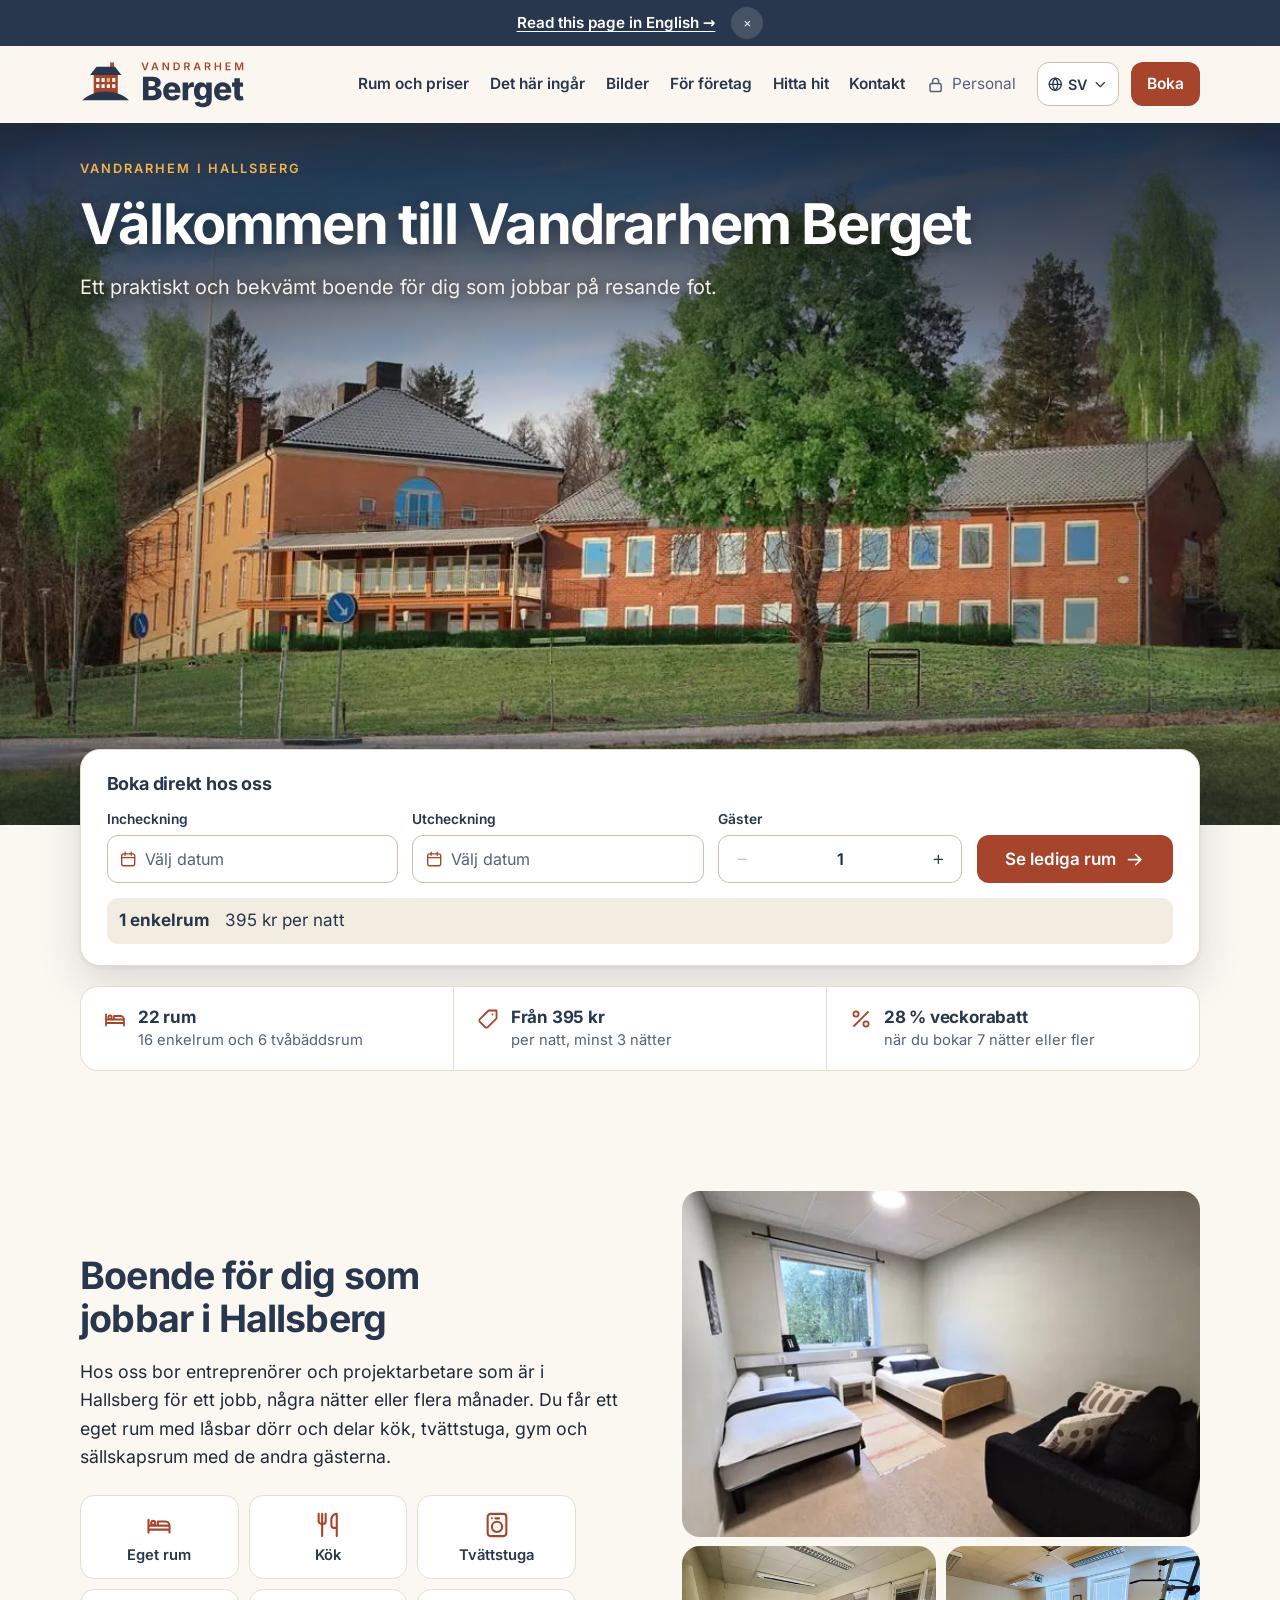
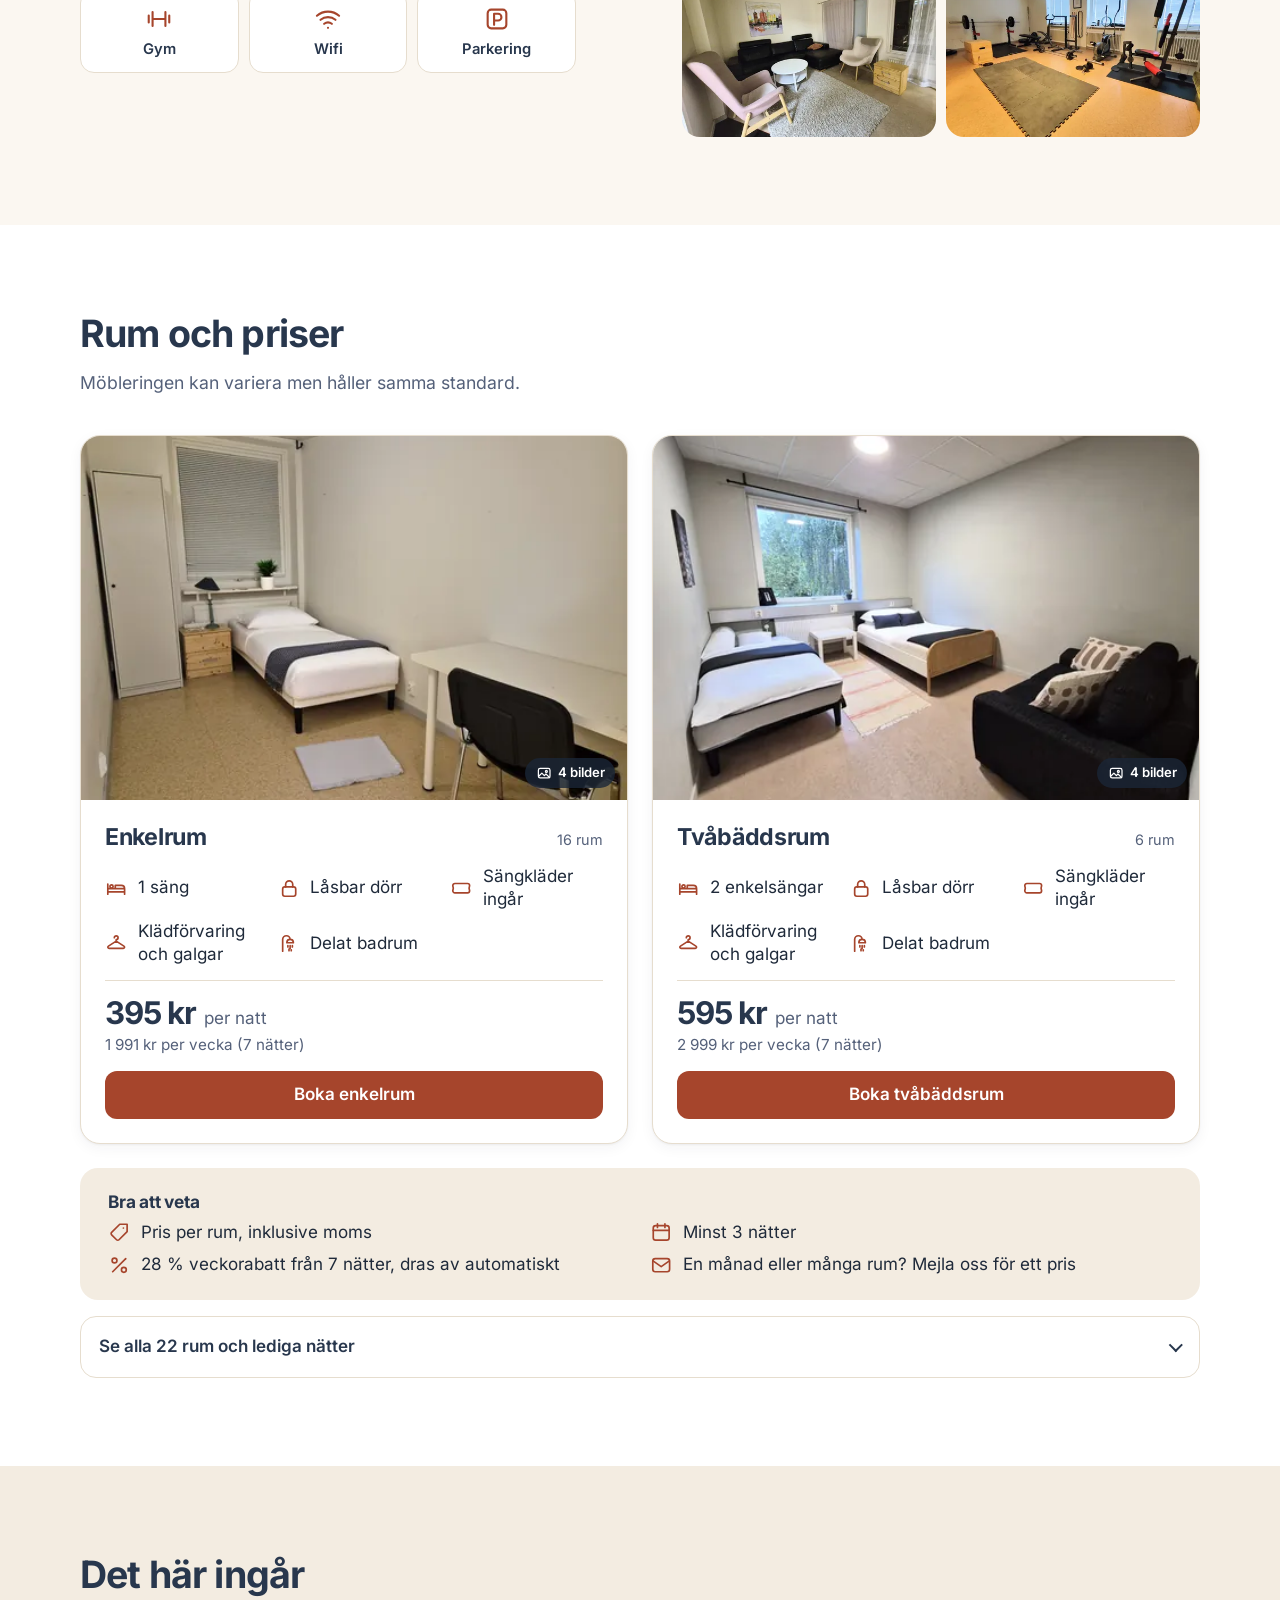
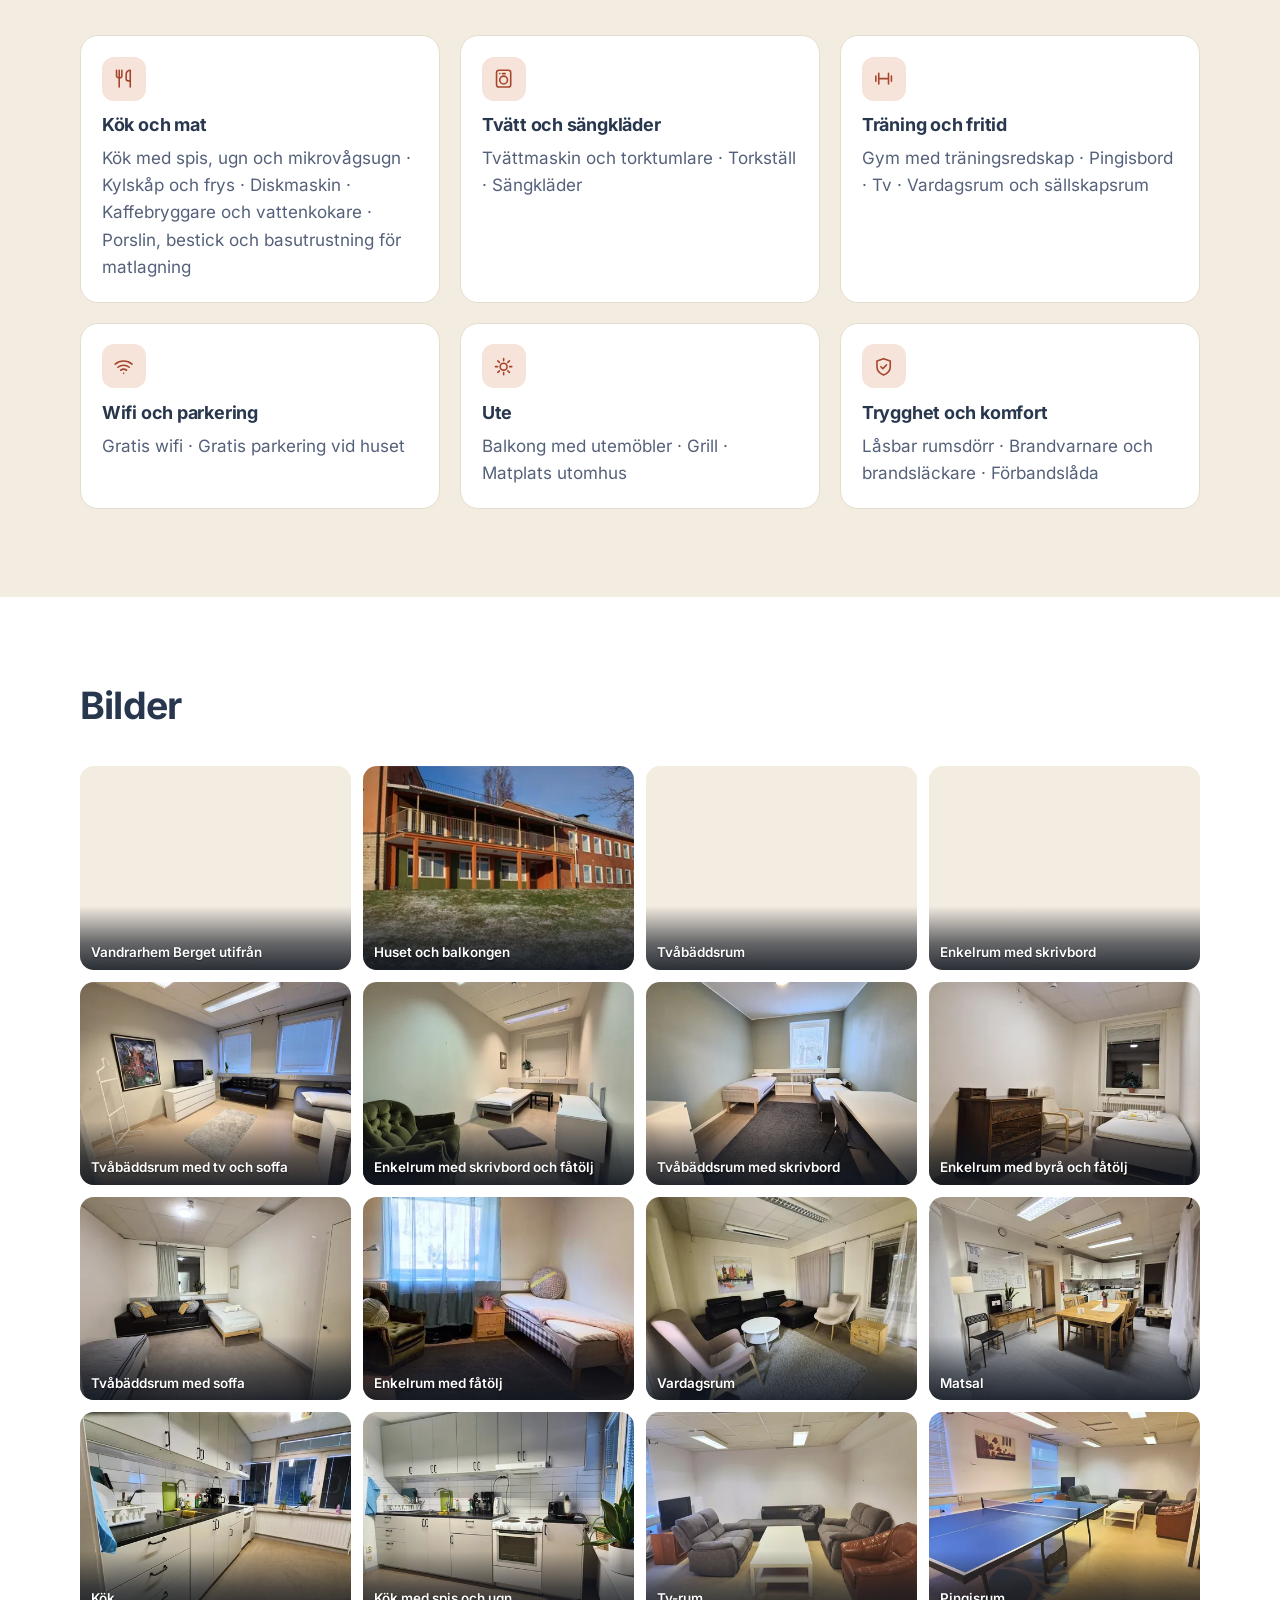
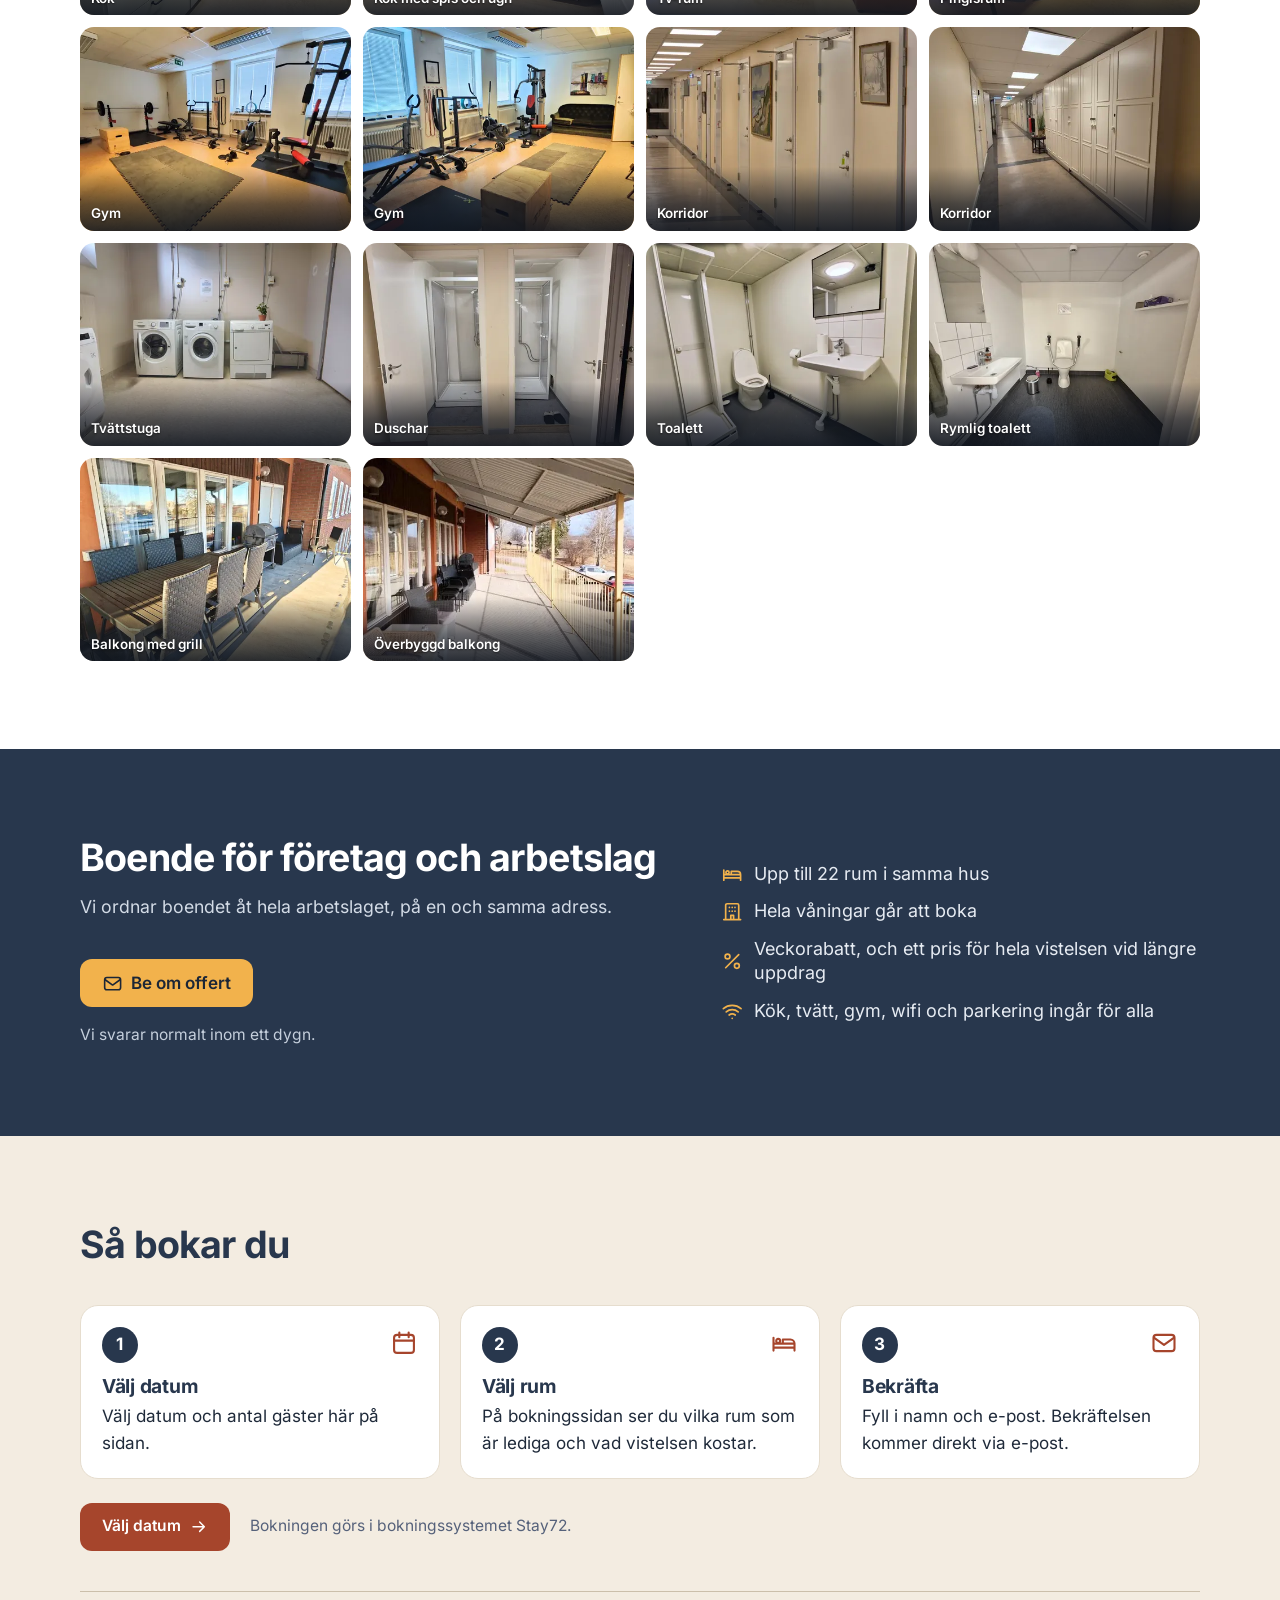
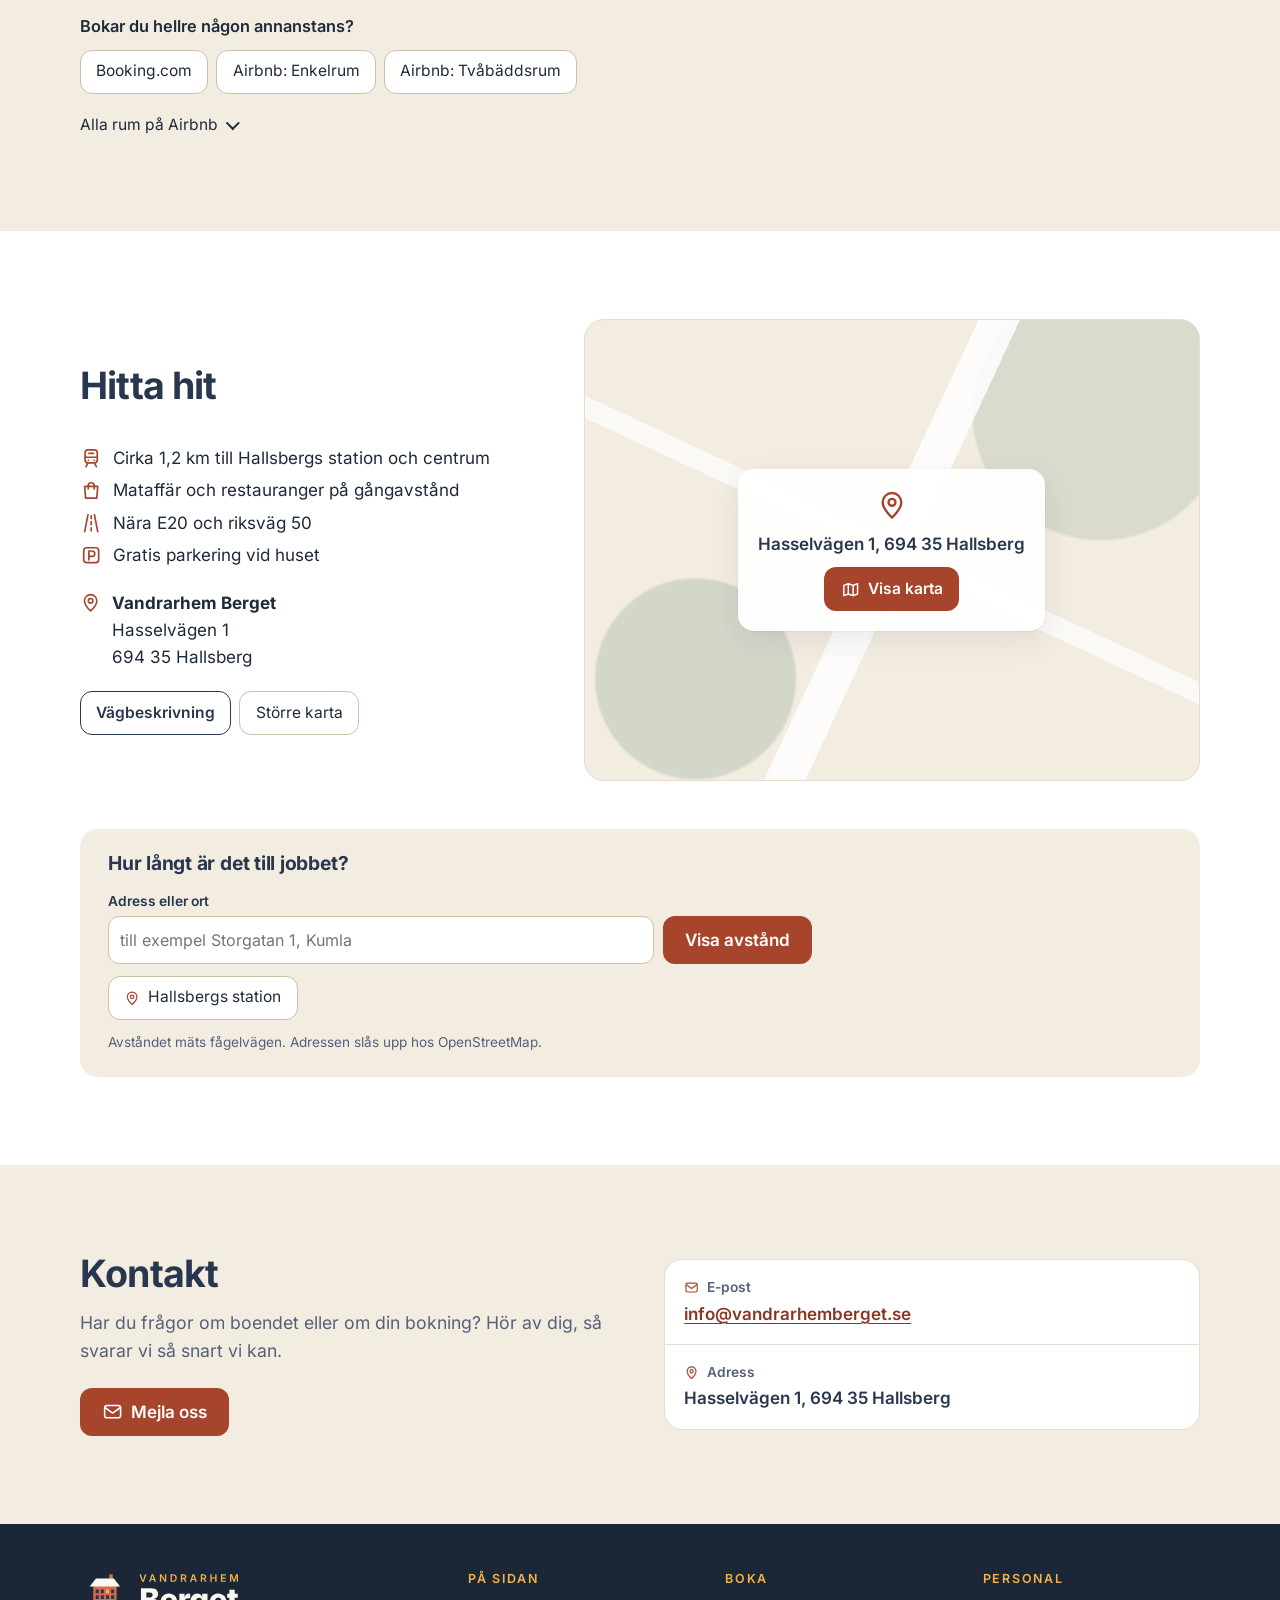
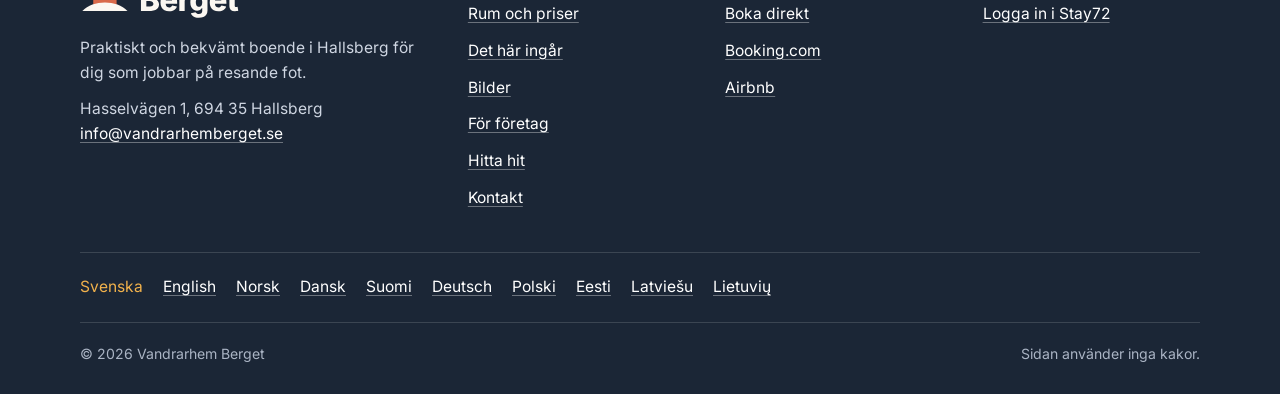
==== commit 5c7e0419: "Ta bort bolagsnamnet ur sidfot och bokningstext" ====
--- a/index.html
+++ b/index.html
@@ -381,7 +381,7 @@
     </ol>
     <div class="steg__fot">
       <a class="knapp knapp--primar" href="#boka">Välj datum<svg class="ikon" viewBox="0 0 24 24" width="24" height="24" fill="none" stroke="currentColor" stroke-width="1.8" stroke-linecap="round" stroke-linejoin="round" aria-hidden="true" focusable="false"><path d="M5 12h14M13.2 6.2 19 12l-5.8 5.8"/></svg></a>
-      <p>Bokningen görs i bokningssystemet Stay72, hos vårt bolag CentralUnity Holding AB.</p>
+      <p>Bokningen görs i bokningssystemet Stay72.</p>
     </div>
 
     <div class="andra">
@@ -518,7 +518,7 @@
     </ul>
   </nav>
   <div class="ram fot__rad">
-    <p>© 2026 Vandrarhem Berget. Drivs av CentralUnity Holding AB.</p>
+    <p>© 2026 Vandrarhem Berget</p>
     <p>Sidan använder inga kakor.</p>
   </div>
 </footer>
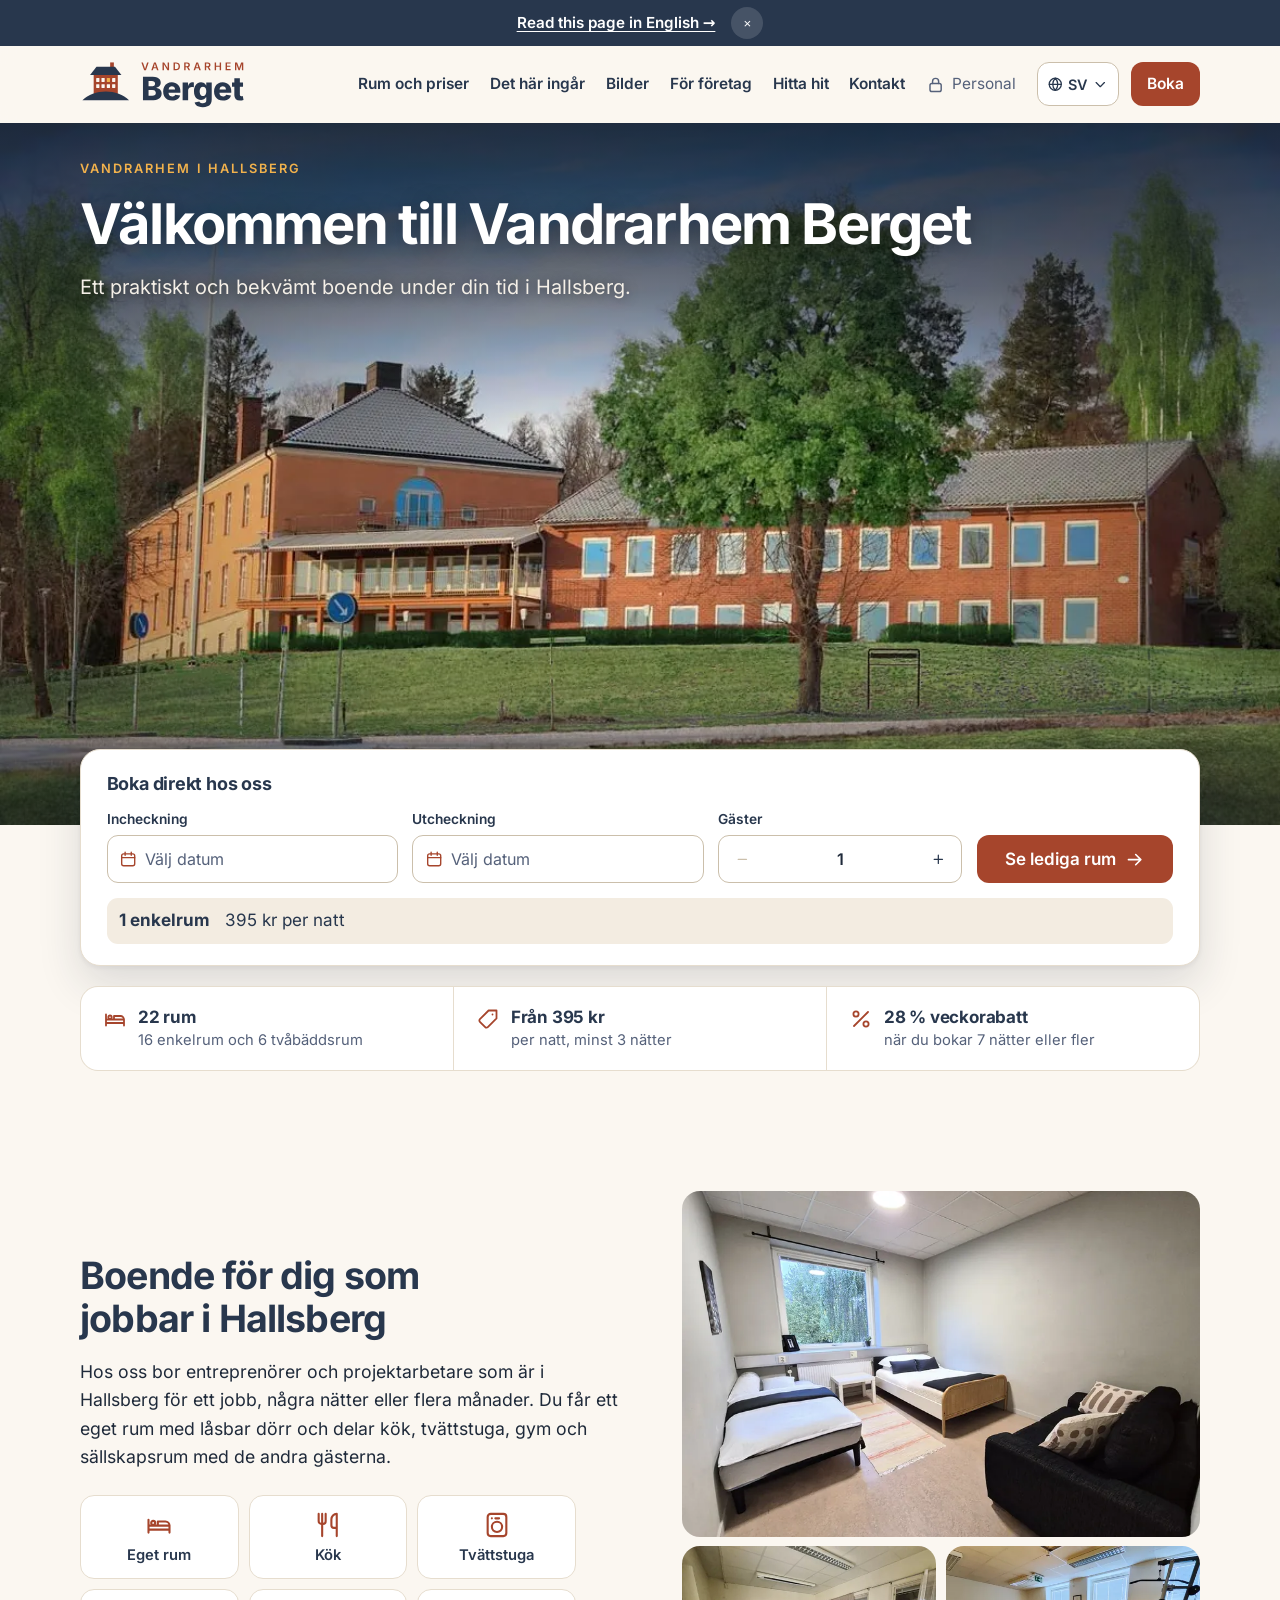
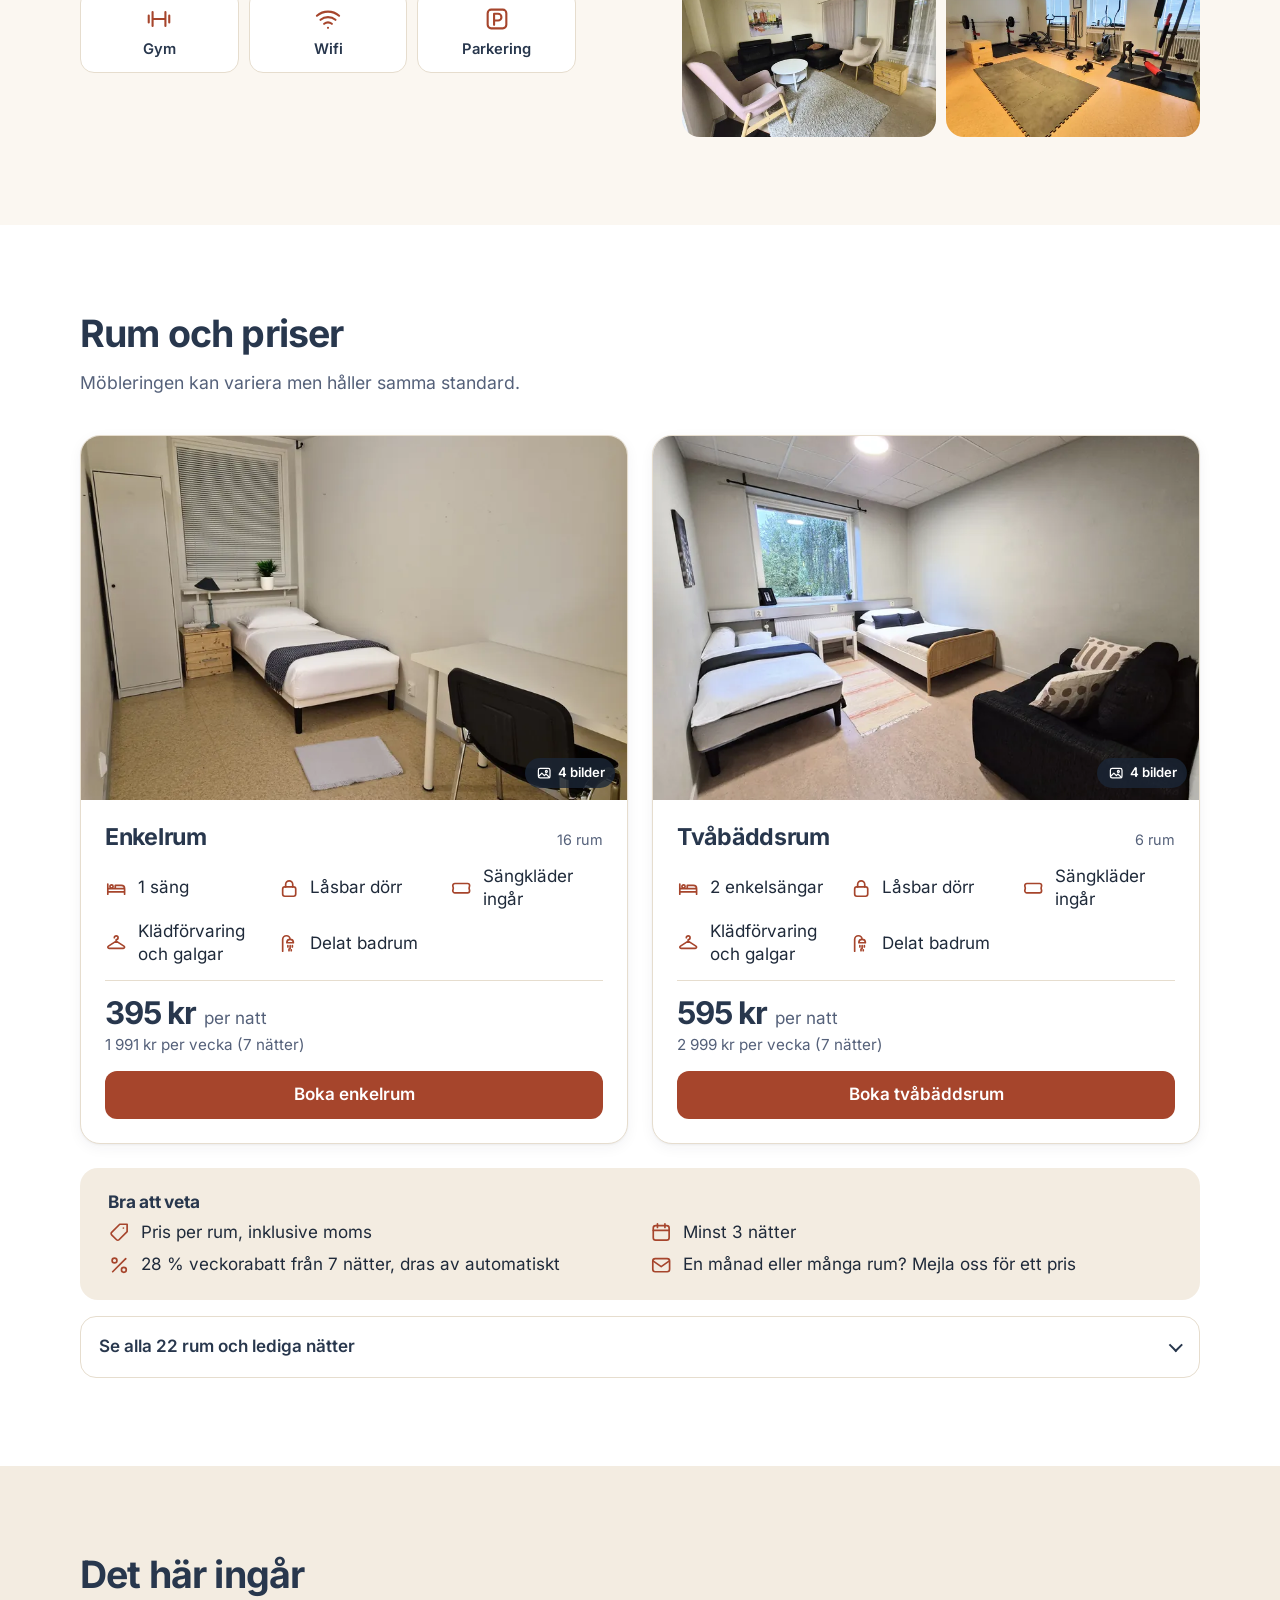
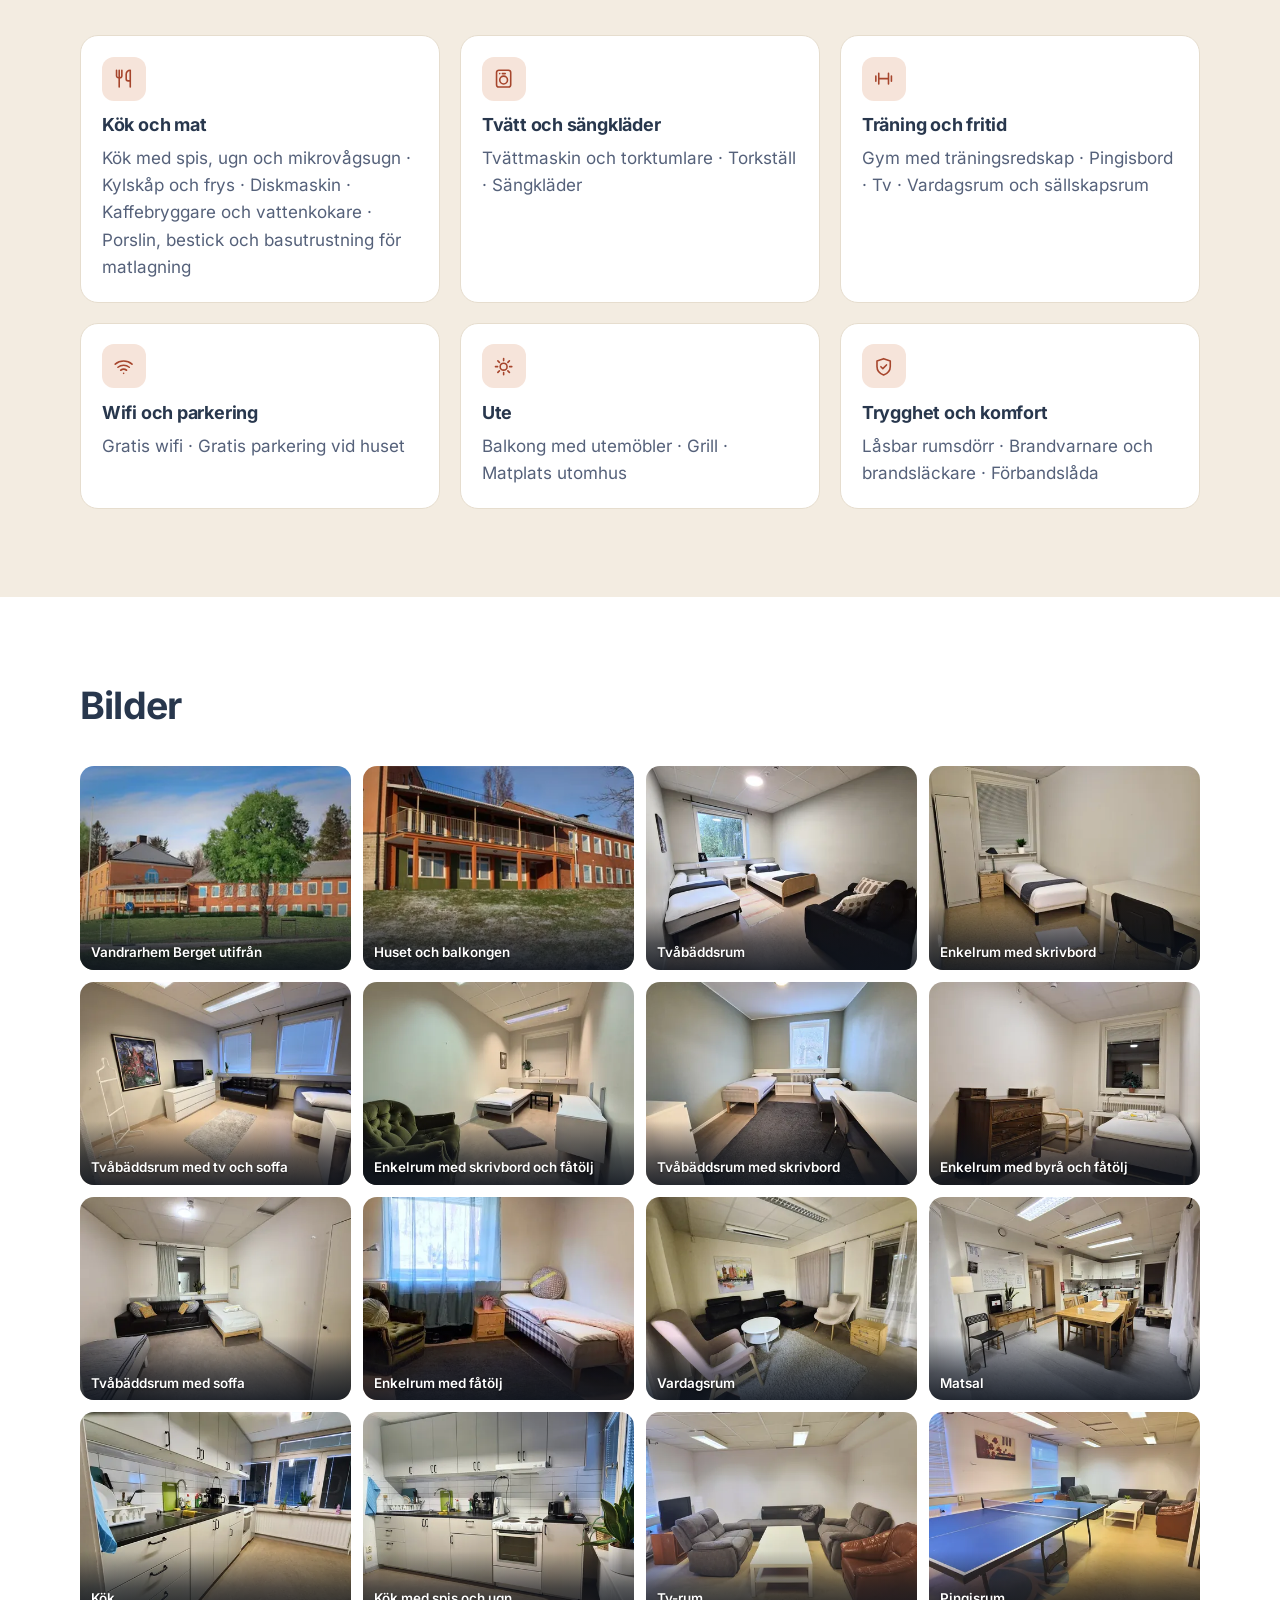
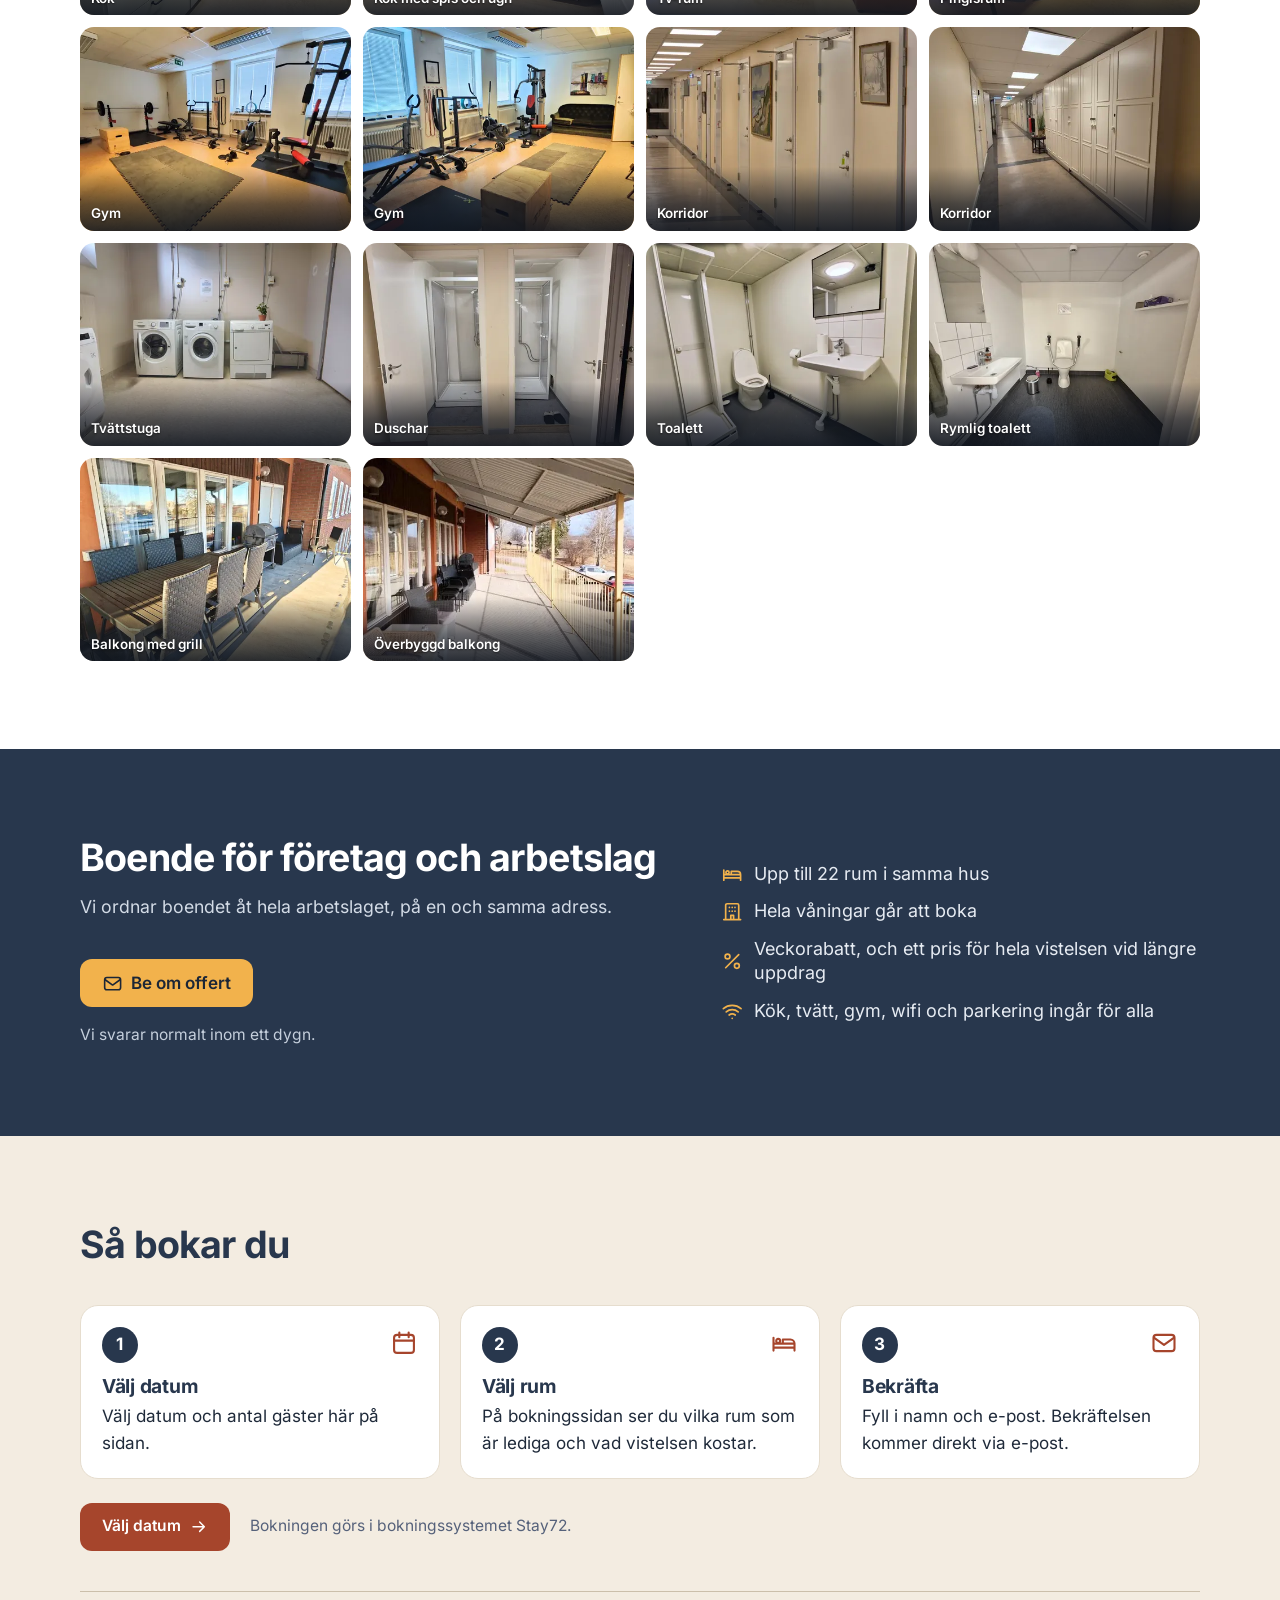
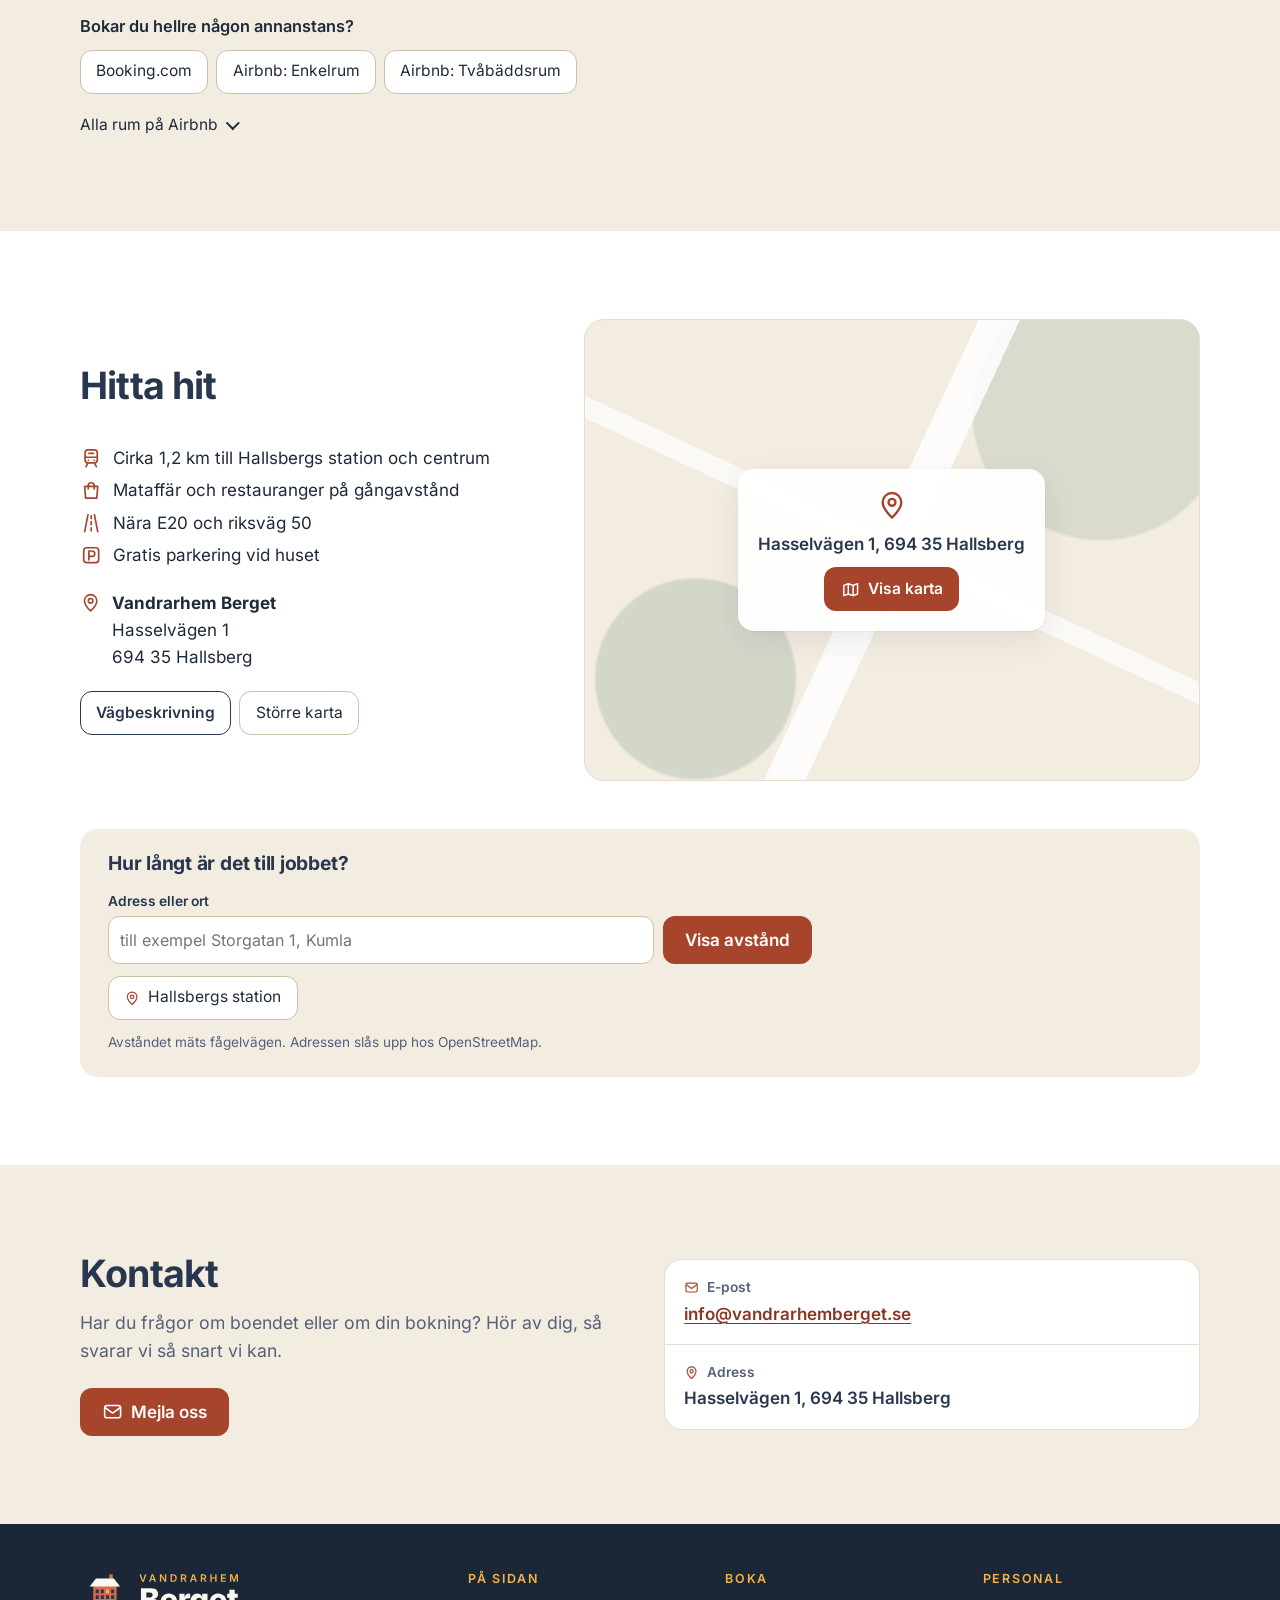
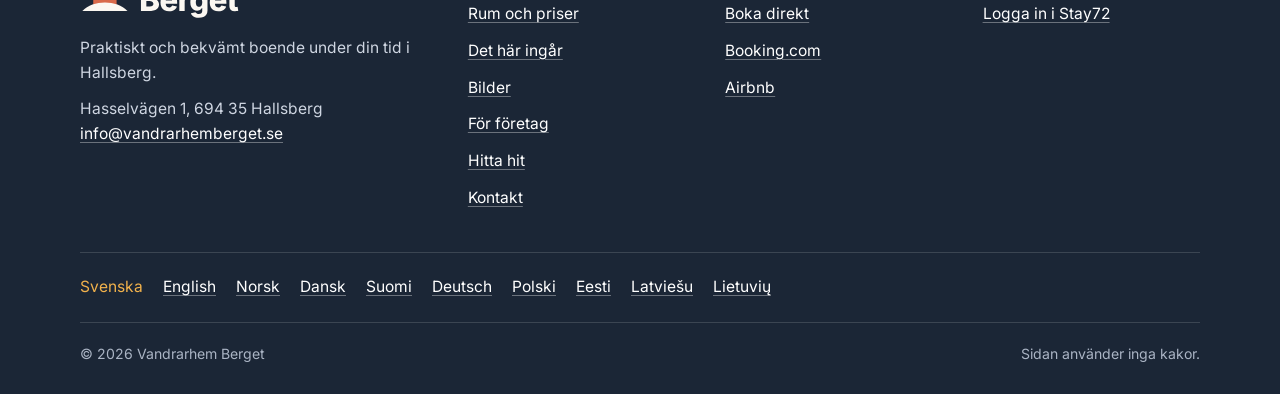
==== commit 16e6e975: "Uppdatera hemsidan 2026-11-26 22:15" ====
--- a/index.html
+++ b/index.html
@@ -94,7 +94,7 @@
   <div class="ram start__inre">
     <p class="overrubrik">Vandrarhem i Hallsberg</p>
     <h1>Välkommen till Vandrarhem Berget</h1>
-    <p class="ingress">Ett praktiskt och bekvämt boende för dig som jobbar på resande fot.</p>
+    <p class="ingress">Ett praktiskt och bekvämt boende under din tid i Hallsberg.</p>
   </div>
 </section>
 
@@ -474,7 +474,7 @@
   <div class="ram fot__rutnat">
     <div class="fot__om">
       <svg class="fot__logga" aria-hidden="true" focusable="false" xmlns="http://www.w3.org/2000/svg" viewBox="0 0 206.95 61.65"><g transform="translate(0 -7)"><rect x="17" y="24" width="30" height="26" fill="#D8694A"/><rect x="37.5" y="10" width="4.6" height="7" fill="#D8694A"/><path d="M12.5 25.5 20.5 15.5h23l8 10z" fill="#FBF7F1"/><rect x="20.1" y="29.4" width="4" height="4.8" rx=".5" fill="#28374D"/><rect x="26.7" y="29.4" width="4" height="4.8" rx=".5" fill="#28374D"/><rect x="33.3" y="29.4" width="4" height="4.8" rx=".5" fill="#F2B24C"/><rect x="39.9" y="29.4" width="4" height="4.8" rx=".5" fill="#28374D"/><rect x="20.1" y="37" width="4" height="4.8" rx=".5" fill="#28374D"/><rect x="26.7" y="37" width="4" height="4.8" rx=".5" fill="#28374D"/><rect x="33.3" y="37" width="4" height="4.8" rx=".5" fill="#28374D"/><rect x="39.9" y="37" width="4" height="4.8" rx=".5" fill="#28374D"/><path d="M3 57C17 42.5 47 42.5 61 57z" fill="#FBF7F1"/><path d="M79.77 19.67 76.32 10H78.22L79.94 15.02Q80.18 15.78 80.46 16.76Q80.73 17.74 81.06 18.98H80.7Q81.02 17.72 81.29 16.75Q81.56 15.78 81.79 15.02L83.45 10H85.35L81.96 19.67ZM88.63 19.67 92 10H94.2L97.65 19.67H95.75L94.03 14.65Q93.78 13.87 93.51 12.89Q93.23 11.9 92.9 10.65H93.27Q92.94 11.92 92.68 12.91Q92.42 13.89 92.18 14.65L90.52 19.67ZM90.59 17.27V15.88H95.68V17.27ZM102.58 19.67V10H104.54L107.88 15.33Q108.09 15.66 108.32 16.08Q108.55 16.5 108.81 17.01Q109.06 17.53 109.3 18.16H109.11Q109.06 17.61 109.03 17.04Q108.99 16.46 108.98 15.95Q108.96 15.43 108.96 15.07V10H110.72V19.67H108.75L105.74 14.87Q105.45 14.41 105.2 13.97Q104.95 13.52 104.65 12.95Q104.36 12.39 103.95 11.59H104.19Q104.23 12.3 104.27 12.93Q104.3 13.56 104.32 14.06Q104.34 14.56 104.34 14.87V19.67ZM119.57 19.67H117.13V18.17H119.49Q120.5 18.17 121.18 17.8Q121.86 17.42 122.2 16.68Q122.54 15.94 122.54 14.82Q122.54 13.72 122.2 12.98Q121.86 12.24 121.19 11.87Q120.53 11.5 119.53 11.5H117.08V10H119.64Q121.08 10 122.11 10.58Q123.14 11.16 123.69 12.24Q124.25 13.32 124.25 14.82Q124.25 16.33 123.69 17.42Q123.14 18.51 122.09 19.09Q121.04 19.67 119.57 19.67ZM118.04 10V19.67H116.3V10ZM129.53 19.67V10H133.15Q134.26 10 135.01 10.39Q135.77 10.78 136.16 11.48Q136.55 12.18 136.55 13.1Q136.55 14.02 136.16 14.7Q135.77 15.38 135 15.75Q134.24 16.12 133.12 16.12H130.54V14.69H132.89Q133.55 14.69 133.96 14.5Q134.38 14.32 134.58 13.96Q134.78 13.6 134.78 13.1Q134.78 12.58 134.58 12.21Q134.38 11.84 133.96 11.65Q133.54 11.46 132.88 11.46H131.27V19.67ZM134.97 19.67 132.62 15.28H134.52L136.91 19.67ZM141.19 19.67 144.56 10H146.76L150.21 19.67H148.31L146.59 14.65Q146.34 13.87 146.07 12.89Q145.79 11.9 145.46 10.65H145.83Q145.5 11.92 145.24 12.91Q144.98 13.89 144.74 14.65L143.08 19.67ZM143.16 17.27V15.88H148.25V17.27ZM155.14 19.67V10H158.75Q159.86 10 160.62 10.39Q161.38 10.78 161.77 11.48Q162.16 12.18 162.16 13.1Q162.16 14.02 161.77 14.7Q161.37 15.38 160.61 15.75Q159.84 16.12 158.73 16.12H156.15V14.69H158.5Q159.16 14.69 159.57 14.5Q159.99 14.32 160.19 13.96Q160.39 13.6 160.39 13.1Q160.39 12.58 160.19 12.21Q159.99 11.84 159.57 11.65Q159.15 11.46 158.49 11.46H156.87V19.67ZM160.58 19.67 158.23 15.28H160.12L162.52 19.67ZM167.44 19.67V10H169.18V14H173.67V10H175.4V19.67H173.67V15.46H169.18V19.67ZM180.99 19.67V10H187.27V11.46H182.72V14.07H186.93V15.51H182.72V18.21H187.29V19.67ZM192.67 19.67V10H195.28L197.11 14.99Q197.21 15.27 197.33 15.71Q197.45 16.14 197.57 16.65Q197.7 17.16 197.81 17.64Q197.93 18.12 198.01 18.49H197.66Q197.73 18.13 197.85 17.65Q197.96 17.18 198.09 16.67Q198.21 16.16 198.33 15.72Q198.45 15.28 198.54 14.99L200.36 10H202.97V19.67H201.25V14.79Q201.25 14.48 201.26 14.04Q201.26 13.6 201.27 13.09Q201.29 12.58 201.3 12.07Q201.31 11.55 201.31 11.09H201.44Q201.31 11.6 201.15 12.13Q201 12.67 200.85 13.17Q200.7 13.67 200.57 14.1Q200.44 14.52 200.34 14.79L198.56 19.67H197.09L195.28 14.79Q195.18 14.52 195.05 14.11Q194.91 13.69 194.76 13.19Q194.61 12.69 194.46 12.15Q194.3 11.61 194.15 11.09H194.3Q194.3 11.52 194.32 12.03Q194.33 12.54 194.34 13.05Q194.35 13.56 194.36 14.01Q194.37 14.47 194.37 14.79V19.67Z" fill="#F2B24C"/><path d="M78.28 57V27.72H90.43Q93.69 27.72 95.91 28.66Q98.13 29.6 99.24 31.26Q100.35 32.92 100.35 35.15Q100.35 36.82 99.65 38.12Q98.96 39.43 97.73 40.28Q96.5 41.14 94.91 41.47V41.79Q96.66 41.85 98.16 42.72Q99.66 43.6 100.58 45.15Q101.49 46.7 101.49 48.82Q101.49 51.18 100.3 53.03Q99.11 54.88 96.85 55.94Q94.59 57 91.33 57ZM85.22 51.4H89.7Q92.04 51.4 93.15 50.5Q94.26 49.61 94.26 48.04Q94.26 46.9 93.73 46.05Q93.2 45.21 92.2 44.75Q91.21 44.28 89.84 44.28H85.22ZM85.22 39.78H89.25Q90.41 39.78 91.32 39.39Q92.23 39 92.75 38.26Q93.28 37.52 93.28 36.46Q93.28 34.99 92.21 34.12Q91.15 33.26 89.36 33.26H85.22ZM114.44 57.41Q111 57.41 108.51 56.05Q106.01 54.68 104.68 52.15Q103.36 49.61 103.36 46.09Q103.36 42.71 104.68 40.16Q106.01 37.6 108.45 36.18Q110.89 34.75 114.19 34.75Q116.51 34.75 118.44 35.48Q120.38 36.21 121.8 37.63Q123.23 39.06 124 41.14Q124.78 43.22 124.78 45.95V47.68H105.8V43.69H121.52L118.31 44.64Q118.31 43.11 117.85 42Q117.39 40.9 116.49 40.31Q115.58 39.72 114.25 39.72Q112.91 39.72 111.99 40.32Q111.06 40.92 110.58 41.99Q110.1 43.07 110.1 44.5V47.37Q110.1 49.06 110.66 50.19Q111.22 51.32 112.22 51.88Q113.22 52.44 114.56 52.44Q115.48 52.44 116.24 52.18Q117 51.93 117.54 51.42Q118.08 50.91 118.35 50.18L124.47 51.18Q123.92 53.07 122.57 54.47Q121.22 55.88 119.17 56.65Q117.12 57.41 114.44 57.41ZM127.57 57V35.03H134.23V39.04H134.47Q135.06 36.86 136.43 35.8Q137.79 34.75 139.6 34.75Q140.07 34.75 140.59 34.81Q141.11 34.87 141.55 34.99V40.96Q141.05 40.79 140.26 40.7Q139.46 40.61 138.83 40.61Q137.58 40.61 136.57 41.17Q135.57 41.73 135 42.71Q134.43 43.69 134.43 45.01V57ZM152.67 65.69Q149.8 65.69 147.66 64.96Q145.52 64.23 144.19 62.94Q142.86 61.64 142.47 59.93L148.42 58.71Q148.62 59.3 149.15 59.8Q149.68 60.3 150.55 60.61Q151.41 60.91 152.63 60.91Q154.73 60.91 155.86 59.97Q156.99 59.02 156.99 57.06V53.17H156.46Q156.07 54.15 155.29 54.96Q154.52 55.76 153.33 56.23Q152.14 56.71 150.51 56.71Q148.09 56.71 146.1 55.58Q144.1 54.45 142.9 52.08Q141.7 49.71 141.7 46.01Q141.7 42.16 142.94 39.67Q144.18 37.17 146.17 35.96Q148.17 34.75 150.49 34.75Q152.24 34.75 153.49 35.34Q154.73 35.93 155.55 36.87Q156.36 37.8 156.78 38.8H156.97V35.03H163.75V56.51Q163.75 59.54 162.35 61.58Q160.94 63.62 158.45 64.65Q155.95 65.69 152.67 65.69ZM152.85 51.67Q154.16 51.67 155.09 51.01Q156.01 50.34 156.5 49.05Q156.99 47.76 156.99 45.99Q156.99 44.19 156.5 42.87Q156.01 41.55 155.1 40.84Q154.18 40.12 152.85 40.12Q151.53 40.12 150.62 40.85Q149.7 41.59 149.23 42.91Q148.76 44.23 148.76 45.99Q148.76 47.76 149.23 49.04Q149.7 50.32 150.62 51Q151.53 51.67 152.85 51.67ZM177.71 57.41Q174.27 57.41 171.77 56.05Q169.28 54.68 167.95 52.15Q166.62 49.61 166.62 46.09Q166.62 42.71 167.95 40.16Q169.28 37.6 171.71 36.18Q174.15 34.75 177.45 34.75Q179.77 34.75 181.71 35.48Q183.64 36.21 185.07 37.63Q186.49 39.06 187.27 41.14Q188.05 43.22 188.05 45.95V47.68H169.06V43.69H184.78L181.58 44.64Q181.58 43.11 181.12 42Q180.66 40.9 179.75 40.31Q178.85 39.72 177.51 39.72Q176.18 39.72 175.25 40.32Q174.33 40.92 173.85 41.99Q173.37 43.07 173.37 44.5V47.37Q173.37 49.06 173.93 50.19Q174.49 51.32 175.49 51.88Q176.49 52.44 177.83 52.44Q178.75 52.44 179.51 52.18Q180.26 51.93 180.8 51.42Q181.34 50.91 181.62 50.18L187.73 51.18Q187.18 53.07 185.84 54.47Q184.49 55.88 182.44 56.65Q180.38 57.41 177.71 57.41ZM202.69 35.03V40.12H188.97V35.03ZM191.88 29.8H198.74V50.28Q198.74 51.14 199.15 51.57Q199.56 51.99 200.49 51.99Q200.84 51.99 201.48 51.91Q202.12 51.83 202.39 51.75L203.28 56.74Q202.12 57.08 201.04 57.2Q199.96 57.31 198.99 57.31Q195.5 57.31 193.69 55.67Q191.88 54.03 191.88 50.89Z" fill="#FBF7F1"/></g></svg>
-      <p>Praktiskt och bekvämt boende i Hallsberg för dig som jobbar på resande fot.</p>
+      <p>Praktiskt och bekvämt boende under din tid i Hallsberg.</p>
       <p>Hasselvägen 1, 694 35 Hallsberg<br><a href="mailto:info@vandrarhemberget.se?subject=Fr%C3%A5ga%20om%20boende%20p%C3%A5%20Vandrarhem%20Berget">info@vandrarhemberget.se</a></p>
     </div>
     <nav aria-label="På sidan">
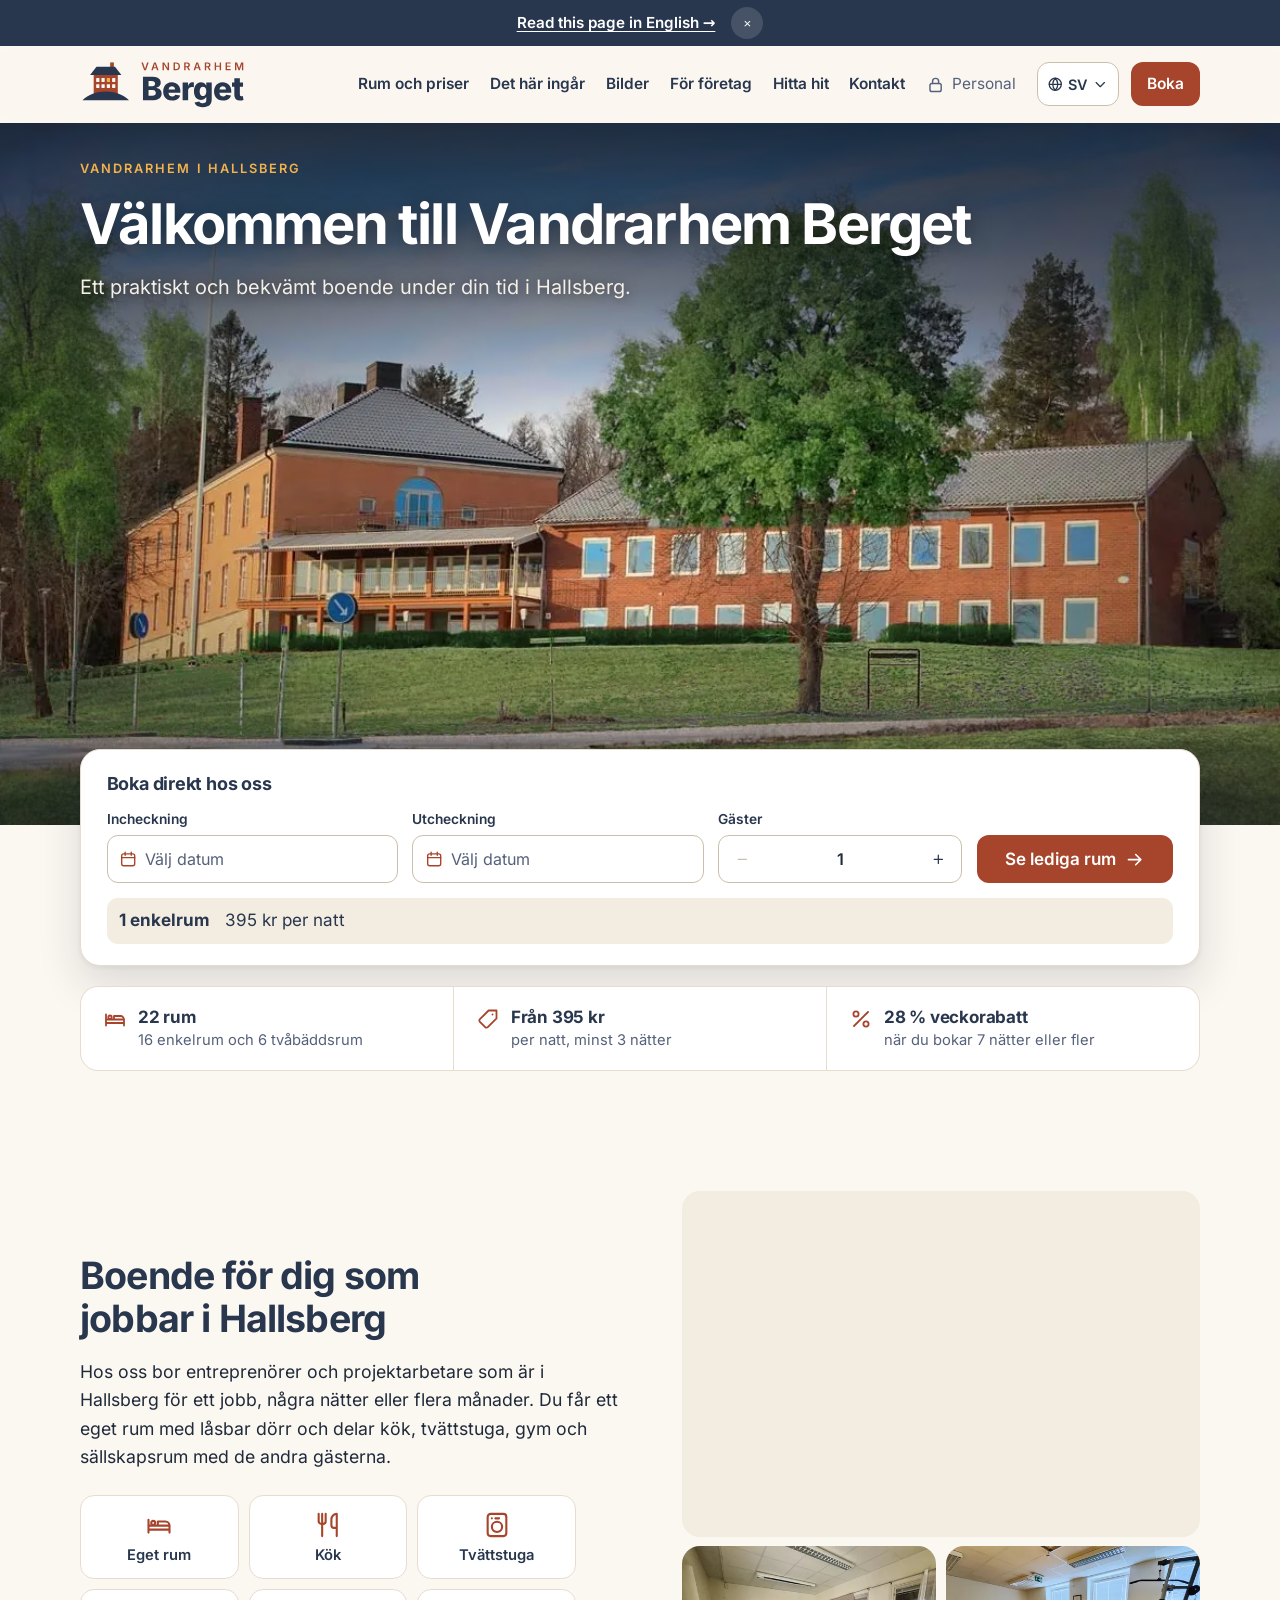
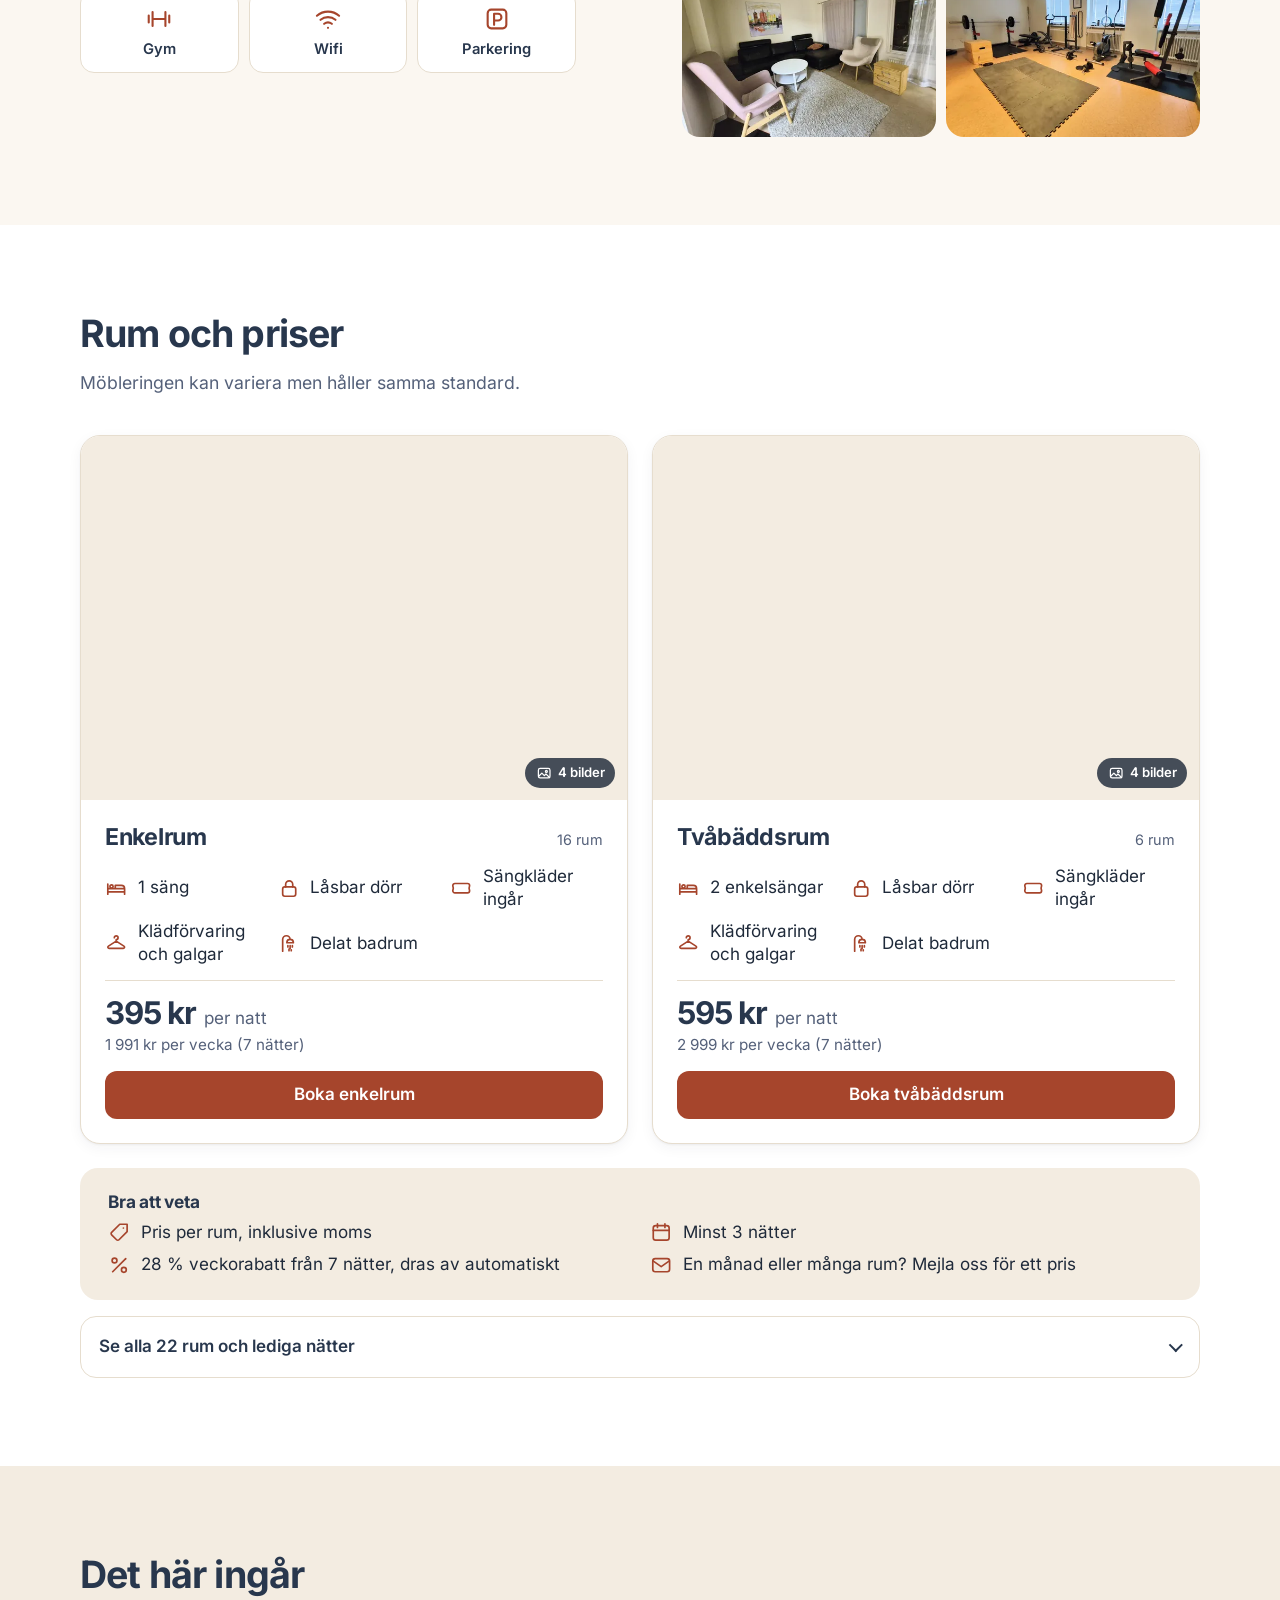
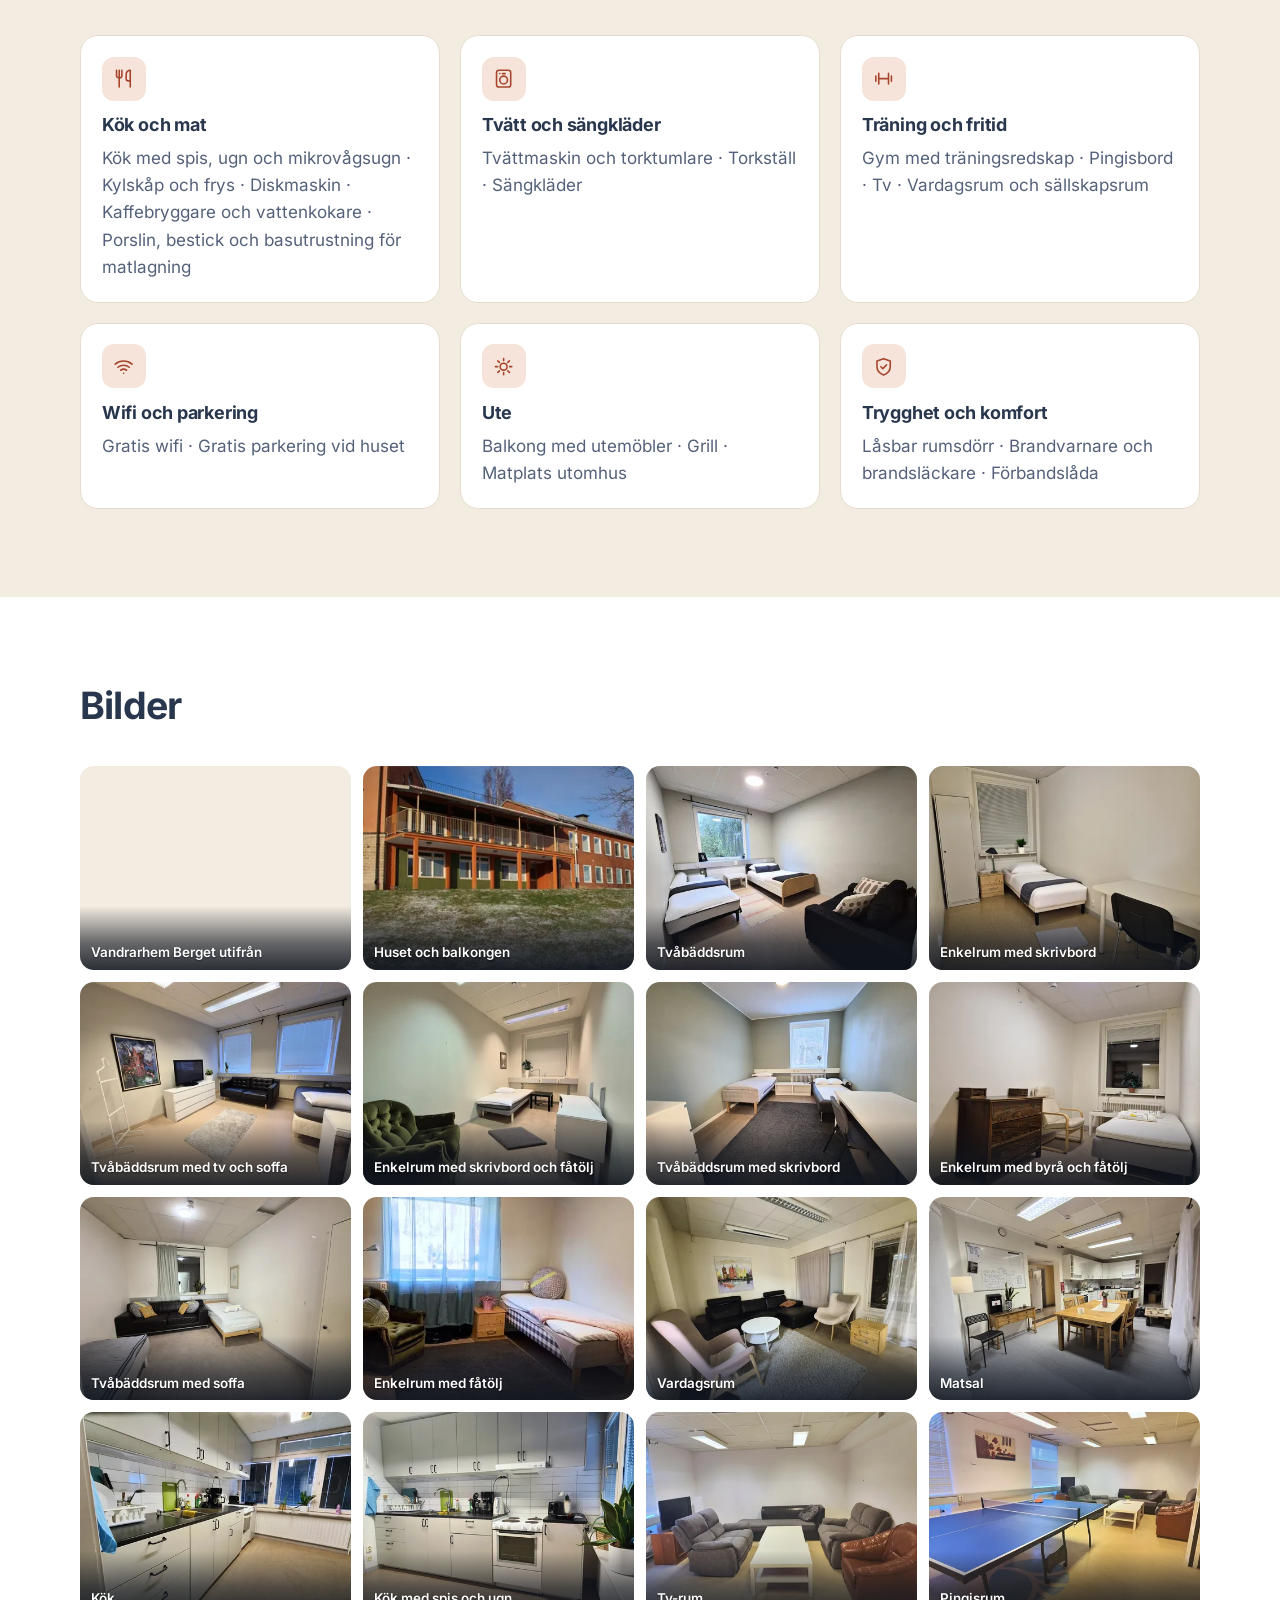
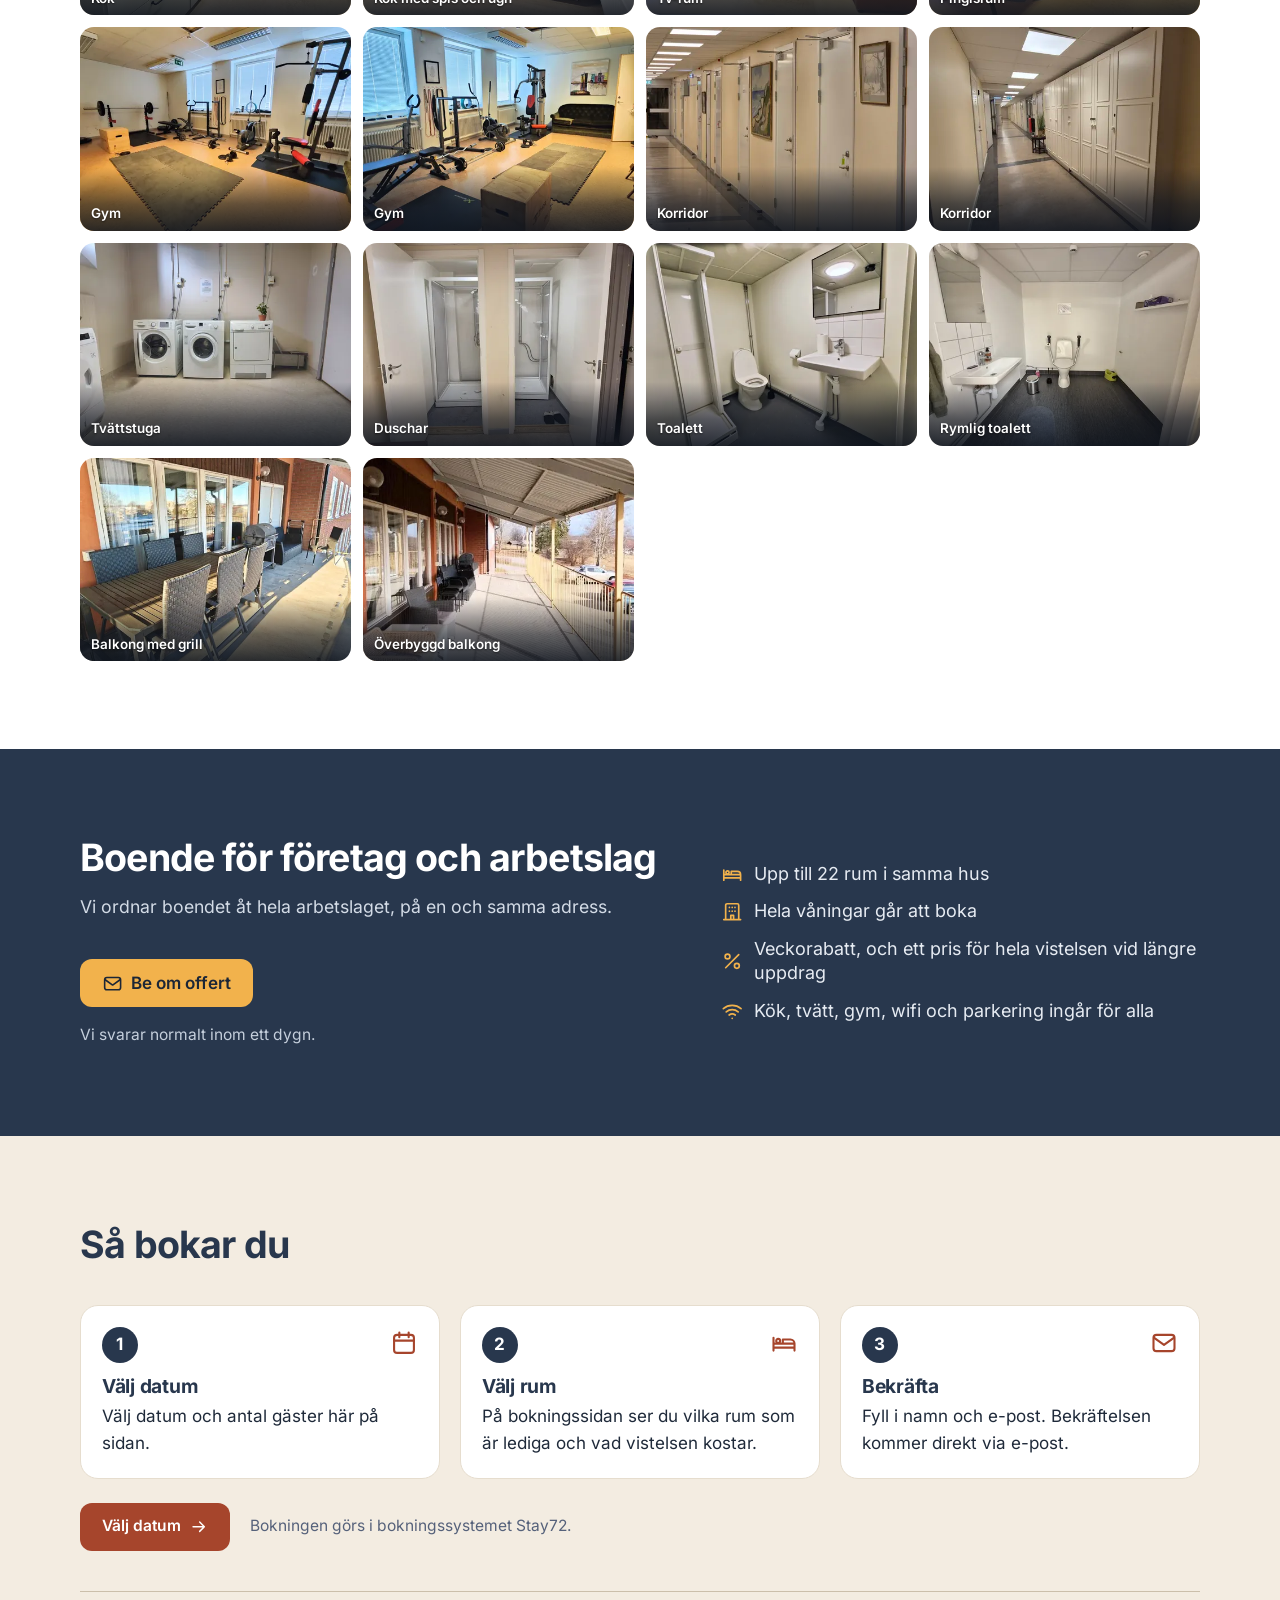
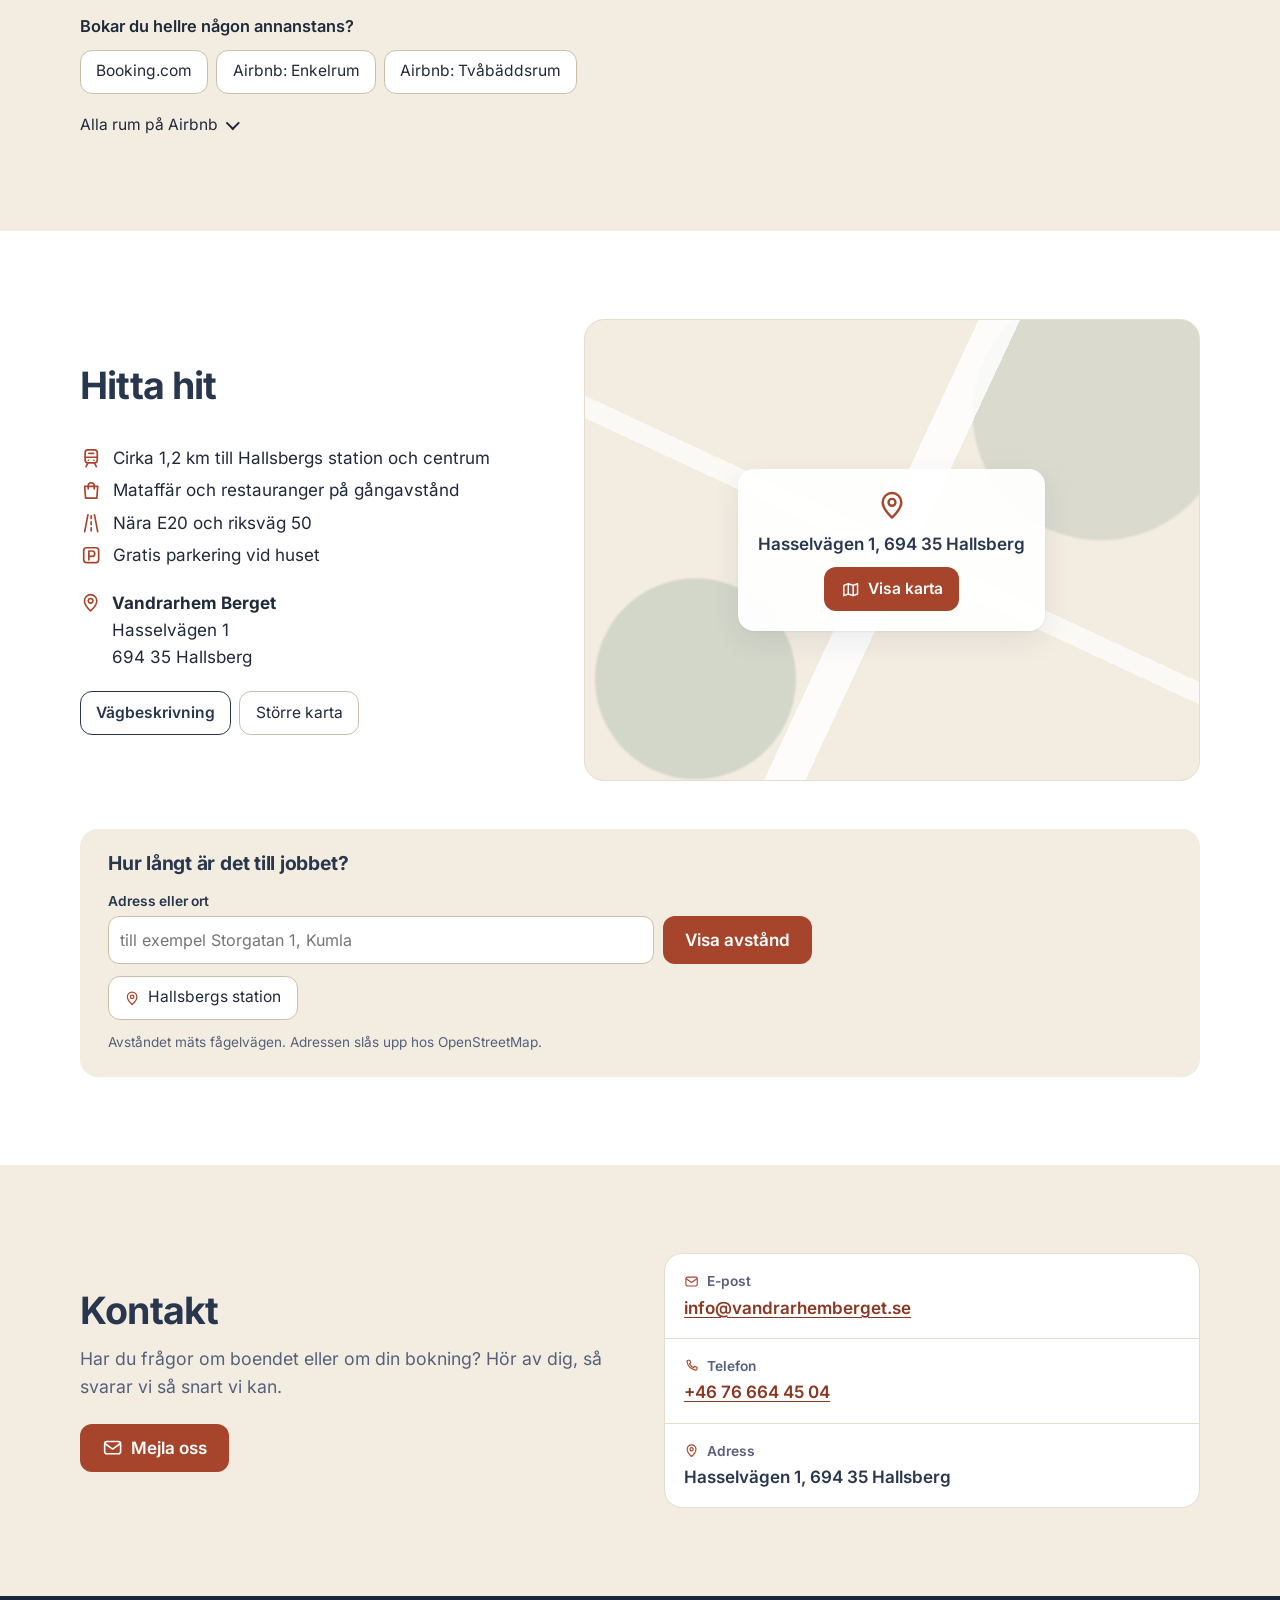
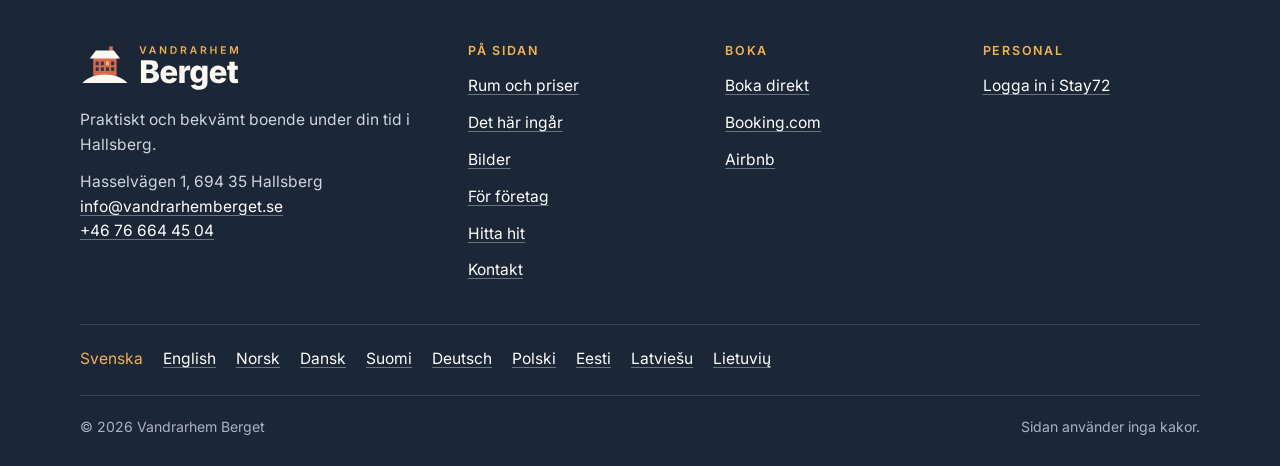
==== commit cd3ca5f9: "Lägg till telefonnummer" ====
--- a/index.html
+++ b/index.html
@@ -46,7 +46,7 @@
 <meta property="og:image:height" content="651">
 <meta property="og:image:alt" content="Vandrarhem Berget sett utifrån">
 <meta name="twitter:card" content="summary_large_image">
-<script type="application/ld+json">{"@context":"https://schema.org","@type":"Hostel","name":"Vandrarhem Berget","description":"Boende i Hallsberg för entreprenörer, projektarbetare och hela arbetslag. Enkelrum 395 kr och tvåbäddsrum 595 kr per natt. Wifi, kök, tvätt, gym och parkering ingår. Boka direkt.","inLanguage":"sv","@id":"https://vandrarhemberget.se/#vandrarhem","url":"https://vandrarhemberget.se/","image":["https://vandrarhemberget.se/bilder/utsida-huset-1180.jpg?v=1707d518","https://vandrarhemberget.se/bilder/utsida-huset-1180.jpg?v=1707d518","https://vandrarhemberget.se/bilder/utsida-balkongen-1220.jpg?v=98ddb11a","https://vandrarhemberget.se/bilder/tvabaddsrum-dagsljus-1600.jpg?v=fdbbbce8","https://vandrarhemberget.se/bilder/enkelrum-skrivbord-garderob-1600.jpg?v=13ac3ef3","https://vandrarhemberget.se/bilder/tvabaddsrum-tv-soffa-1600.jpg?v=26abb7e6","https://vandrarhemberget.se/bilder/enkelrum-skrivbord-fatolj-1600.jpg?v=654260d3","https://vandrarhemberget.se/bilder/tvabaddsrum-grona-vaggar-1600.jpg?v=19bbdcdc"],"logo":"https://vandrarhemberget.se/assets/ikon-512.png","address":{"@type":"PostalAddress","streetAddress":"Hasselvägen 1","postalCode":"694 35","addressLocality":"Hallsberg","addressRegion":"Örebro län","addressCountry":"SE"},"geo":{"@type":"GeoCoordinates","latitude":59.0683191,"longitude":15.0914269},"email":"info@vandrarhemberget.se","priceRange":"395–595 SEK","currenciesAccepted":"SEK","numberOfRooms":22,"audience":{"@type":"BusinessAudience","name":"Boende för företag och arbetslag"},"amenityFeature":[{"@type":"LocationFeatureSpecification","name":"Kök med spis, ugn och mikrovågsugn","value":true},{"@type":"LocationFeatureSpecification","name":"Kylskåp och frys","value":true},{"@type":"LocationFeatureSpecification","name":"Diskmaskin","value":true},{"@type":"LocationFeatureSpecification","name":"Kaffebryggare och vattenkokare","value":true},{"@type":"LocationFeatureSpecification","name":"Porslin, bestick och basutrustning för matlagning","value":true},{"@type":"LocationFeatureSpecification","name":"Tvättmaskin och torktumlare","value":true},{"@type":"LocationFeatureSpecification","name":"Torkställ","value":true},{"@type":"LocationFeatureSpecification","name":"Sängkläder","value":true},{"@type":"LocationFeatureSpecification","name":"Gym med träningsredskap","value":true},{"@type":"LocationFeatureSpecification","name":"Pingisbord","value":true},{"@type":"LocationFeatureSpecification","name":"Tv","value":true},{"@type":"LocationFeatureSpecification","name":"Vardagsrum och sällskapsrum","value":true},{"@type":"LocationFeatureSpecification","name":"Gratis wifi","value":true},{"@type":"LocationFeatureSpecification","name":"Gratis parkering vid huset","value":true},{"@type":"LocationFeatureSpecification","name":"Balkong med utemöbler","value":true},{"@type":"LocationFeatureSpecification","name":"Grill","value":true},{"@type":"LocationFeatureSpecification","name":"Matplats utomhus","value":true},{"@type":"LocationFeatureSpecification","name":"Låsbar rumsdörr","value":true},{"@type":"LocationFeatureSpecification","name":"Brandvarnare och brandsläckare","value":true},{"@type":"LocationFeatureSpecification","name":"Förbandslåda","value":true}],"containsPlace":[{"@type":"HotelRoom","name":"Enkelrum","description":"1 säng, Låsbar dörr, Sängkläder ingår, Klädförvaring och galgar, Delat badrum","occupancy":{"@type":"QuantitativeValue","maxValue":1,"unitCode":"C62"},"bed":{"@type":"BedDetails","typeOfBed":"Single","numberOfBeds":1}},{"@type":"HotelRoom","name":"Tvåbäddsrum","description":"2 enkelsängar, Låsbar dörr, Sängkläder ingår, Klädförvaring och galgar, Delat badrum","occupancy":{"@type":"QuantitativeValue","maxValue":2,"unitCode":"C62"},"bed":{"@type":"BedDetails","typeOfBed":"Single","numberOfBeds":2}}],"makesOffer":[{"@type":"Offer","name":"Enkelrum","url":"https://app.stay72.com/book/centralunity-holding-ab-1","availability":"https://schema.org/InStock","priceSpecification":{"@type":"UnitPriceSpecification","price":395,"priceCurrency":"SEK","unitCode":"DAY","valueAddedTaxIncluded":true},"eligibleDuration":{"@type":"QuantitativeValue","minValue":3,"unitCode":"DAY"}},{"@type":"Offer","name":"Tvåbäddsrum","url":"https://app.stay72.com/book/centralunity-holding-ab-1","availability":"https://schema.org/InStock","priceSpecification":{"@type":"UnitPriceSpecification","price":595,"priceCurrency":"SEK","unitCode":"DAY","valueAddedTaxIncluded":true},"eligibleDuration":{"@type":"QuantitativeValue","minValue":3,"unitCode":"DAY"}}],"potentialAction":{"@type":"ReserveAction","target":{"@type":"EntryPoint","urlTemplate":"https://app.stay72.com/book/centralunity-holding-ab-1","inLanguage":"sv"},"result":{"@type":"LodgingReservation","name":"Vandrarhem Berget"}},"sameAs":["https://www.booking.com/hotel/se/vandrarhem-berget.sv.html?lang=sv"]}</script>
+<script type="application/ld+json">{"@context":"https://schema.org","@type":"Hostel","name":"Vandrarhem Berget","description":"Boende i Hallsberg för entreprenörer, projektarbetare och hela arbetslag. Enkelrum 395 kr och tvåbäddsrum 595 kr per natt. Wifi, kök, tvätt, gym och parkering ingår. Boka direkt.","inLanguage":"sv","@id":"https://vandrarhemberget.se/#vandrarhem","url":"https://vandrarhemberget.se/","image":["https://vandrarhemberget.se/bilder/utsida-huset-1180.jpg?v=1707d518","https://vandrarhemberget.se/bilder/utsida-huset-1180.jpg?v=1707d518","https://vandrarhemberget.se/bilder/utsida-balkongen-1220.jpg?v=98ddb11a","https://vandrarhemberget.se/bilder/tvabaddsrum-dagsljus-1600.jpg?v=fdbbbce8","https://vandrarhemberget.se/bilder/enkelrum-skrivbord-garderob-1600.jpg?v=13ac3ef3","https://vandrarhemberget.se/bilder/tvabaddsrum-tv-soffa-1600.jpg?v=26abb7e6","https://vandrarhemberget.se/bilder/enkelrum-skrivbord-fatolj-1600.jpg?v=654260d3","https://vandrarhemberget.se/bilder/tvabaddsrum-grona-vaggar-1600.jpg?v=19bbdcdc"],"logo":"https://vandrarhemberget.se/assets/ikon-512.png","address":{"@type":"PostalAddress","streetAddress":"Hasselvägen 1","postalCode":"694 35","addressLocality":"Hallsberg","addressRegion":"Örebro län","addressCountry":"SE"},"geo":{"@type":"GeoCoordinates","latitude":59.0683191,"longitude":15.0914269},"email":"info@vandrarhemberget.se","telephone":"+46 76 664 45 04","priceRange":"395–595 SEK","currenciesAccepted":"SEK","numberOfRooms":22,"audience":{"@type":"BusinessAudience","name":"Boende för företag och arbetslag"},"amenityFeature":[{"@type":"LocationFeatureSpecification","name":"Kök med spis, ugn och mikrovågsugn","value":true},{"@type":"LocationFeatureSpecification","name":"Kylskåp och frys","value":true},{"@type":"LocationFeatureSpecification","name":"Diskmaskin","value":true},{"@type":"LocationFeatureSpecification","name":"Kaffebryggare och vattenkokare","value":true},{"@type":"LocationFeatureSpecification","name":"Porslin, bestick och basutrustning för matlagning","value":true},{"@type":"LocationFeatureSpecification","name":"Tvättmaskin och torktumlare","value":true},{"@type":"LocationFeatureSpecification","name":"Torkställ","value":true},{"@type":"LocationFeatureSpecification","name":"Sängkläder","value":true},{"@type":"LocationFeatureSpecification","name":"Gym med träningsredskap","value":true},{"@type":"LocationFeatureSpecification","name":"Pingisbord","value":true},{"@type":"LocationFeatureSpecification","name":"Tv","value":true},{"@type":"LocationFeatureSpecification","name":"Vardagsrum och sällskapsrum","value":true},{"@type":"LocationFeatureSpecification","name":"Gratis wifi","value":true},{"@type":"LocationFeatureSpecification","name":"Gratis parkering vid huset","value":true},{"@type":"LocationFeatureSpecification","name":"Balkong med utemöbler","value":true},{"@type":"LocationFeatureSpecification","name":"Grill","value":true},{"@type":"LocationFeatureSpecification","name":"Matplats utomhus","value":true},{"@type":"LocationFeatureSpecification","name":"Låsbar rumsdörr","value":true},{"@type":"LocationFeatureSpecification","name":"Brandvarnare och brandsläckare","value":true},{"@type":"LocationFeatureSpecification","name":"Förbandslåda","value":true}],"containsPlace":[{"@type":"HotelRoom","name":"Enkelrum","description":"1 säng, Låsbar dörr, Sängkläder ingår, Klädförvaring och galgar, Delat badrum","occupancy":{"@type":"QuantitativeValue","maxValue":1,"unitCode":"C62"},"bed":{"@type":"BedDetails","typeOfBed":"Single","numberOfBeds":1}},{"@type":"HotelRoom","name":"Tvåbäddsrum","description":"2 enkelsängar, Låsbar dörr, Sängkläder ingår, Klädförvaring och galgar, Delat badrum","occupancy":{"@type":"QuantitativeValue","maxValue":2,"unitCode":"C62"},"bed":{"@type":"BedDetails","typeOfBed":"Single","numberOfBeds":2}}],"makesOffer":[{"@type":"Offer","name":"Enkelrum","url":"https://app.stay72.com/book/centralunity-holding-ab-1","availability":"https://schema.org/InStock","priceSpecification":{"@type":"UnitPriceSpecification","price":395,"priceCurrency":"SEK","unitCode":"DAY","valueAddedTaxIncluded":true},"eligibleDuration":{"@type":"QuantitativeValue","minValue":3,"unitCode":"DAY"}},{"@type":"Offer","name":"Tvåbäddsrum","url":"https://app.stay72.com/book/centralunity-holding-ab-1","availability":"https://schema.org/InStock","priceSpecification":{"@type":"UnitPriceSpecification","price":595,"priceCurrency":"SEK","unitCode":"DAY","valueAddedTaxIncluded":true},"eligibleDuration":{"@type":"QuantitativeValue","minValue":3,"unitCode":"DAY"}}],"potentialAction":{"@type":"ReserveAction","target":{"@type":"EntryPoint","urlTemplate":"https://app.stay72.com/book/centralunity-holding-ab-1","inLanguage":"sv"},"result":{"@type":"LodgingReservation","name":"Vandrarhem Berget"}},"sameAs":["https://www.booking.com/hotel/se/vandrarhem-berget.sv.html?lang=sv"]}</script>
 <script type="application/json" id="sidinfo">{"sprak":"sv","talformat":"sv-SE","minNatter":3,"rabatt":28,"rabattFran":7,"rum":{"enkel":{"antal":16,"pris":395},"dubbel":{"antal":6,"pris":595}},"stay72":"https://app.stay72.com/book/centralunity-holding-ab-1","stay72Skript":"https://app.stay72.com/embed/stay72-booking.js","adress":"Hasselvägen 1, 694 35 Hallsberg","plats":{"lat":59.0683191,"lon":15.0914269},"station":{"lat":59.0671196,"lon":15.1107975},"andraSprak":[{"kod":"en","text":"Read this page in English","lank":"en/"},{"kod":"nb","text":"Les siden på norsk","lank":"nb/"},{"kod":"da","text":"Læs siden på dansk","lank":"da/"},{"kod":"fi","text":"Lue tämä sivu suomeksi","lank":"fi/"},{"kod":"de","text":"Diese Seite auf Deutsch lesen","lank":"de/"},{"kod":"pl","text":"Czytaj tę stronę po polsku","lank":"pl/"},{"kod":"et","text":"Loe seda lehte eesti keeles","lank":"et/"},{"kod":"lv","text":"Lasīt šo lapu latviski","lank":"lv/"},{"kod":"lt","text":"Skaityti šį puslapį lietuviškai","lank":"lt/"}],"t":{"valjIn":"Välj incheckning","valjUt":"Välj utcheckning","minst":"Minst 3 nätter","natter":"one:{n} natt|other:{n} nätter","antalEnkel":"one:{n} enkelrum|other:{n} enkelrum","antalDubbel":"one:{n} tvåbäddsrum|other:{n} tvåbäddsrum","perNatt":"{pris} kr per natt","vistelse":"{natter}: {pris} kr","vistelseRabatt":"{natter}: {pris} kr med veckorabatt","felDatum":"Välj både incheckning och utcheckning.","felMinst":"Minsta vistelse är 3 nätter. Välj en senare utcheckning.","raknare":"Bild {nr} av {antal}","allaTitel":"Alla rum och lediga nätter","stang":"Stäng","avstand":{"rubrik":"Hur långt är det till jobbet?","etikett":"Adress eller ort","exempel":"till exempel Storgatan 1, Kumla","knapp":"Visa avstånd","station":"Hallsbergs station","soker":"Söker …","resultat":"Cirka {avstand} fågelvägen till {plats}.","meter":"{n} meter","km":"{n} km","vag":"Visa resväg och restid","felHittas":"Vi hittade inte den adressen. Prova att lägga till orten, till exempel ”Storgatan 1, Kumla”.","felTeknik":"Det gick inte att slå upp adressen just nu. Resvägen går ändå att öppna.","not":"Avståndet mäts fågelvägen. Adressen slås upp hos OpenStreetMap."}}}</script>
 <script src="assets/app.d2f055d1.js" defer></script>
 </head>
@@ -463,6 +463,10 @@
         <dd><a href="mailto:info@vandrarhemberget.se?subject=Fr%C3%A5ga%20om%20boende%20p%C3%A5%20Vandrarhem%20Berget">info@vandrarhemberget.se</a></dd>
       </div>
       <div>
+        <dt><svg class="ikon" viewBox="0 0 24 24" width="24" height="24" fill="none" stroke="currentColor" stroke-width="1.8" stroke-linecap="round" stroke-linejoin="round" aria-hidden="true" focusable="false"><path d="M6.7 3.5h2.5l1.5 4-1.9 1.5a12.2 12.2 0 0 0 6.2 6.2l1.5-1.9 4 1.5v2.5a2 2 0 0 1-2.2 2A17.6 17.6 0 0 1 4.7 5.7a2 2 0 0 1 2-2.2Z"/></svg>Telefon</dt>
+        <dd><a href="tel:+46766644504">+46 76 664 45 04</a></dd>
+      </div>
+      <div>
         <dt><svg class="ikon" viewBox="0 0 24 24" width="24" height="24" fill="none" stroke="currentColor" stroke-width="1.8" stroke-linecap="round" stroke-linejoin="round" aria-hidden="true" focusable="false"><path d="M12 21.4s7-6.1 7-11.4a7 7 0 1 0-14 0c0 5.3 7 11.4 7 11.4Z"/><circle cx="12" cy="10" r="2.6"/></svg>Adress</dt>
         <dd>Hasselvägen 1, 694 35 Hallsberg</dd>
       </div>
@@ -475,7 +479,7 @@
     <div class="fot__om">
       <svg class="fot__logga" aria-hidden="true" focusable="false" xmlns="http://www.w3.org/2000/svg" viewBox="0 0 206.95 61.65"><g transform="translate(0 -7)"><rect x="17" y="24" width="30" height="26" fill="#D8694A"/><rect x="37.5" y="10" width="4.6" height="7" fill="#D8694A"/><path d="M12.5 25.5 20.5 15.5h23l8 10z" fill="#FBF7F1"/><rect x="20.1" y="29.4" width="4" height="4.8" rx=".5" fill="#28374D"/><rect x="26.7" y="29.4" width="4" height="4.8" rx=".5" fill="#28374D"/><rect x="33.3" y="29.4" width="4" height="4.8" rx=".5" fill="#F2B24C"/><rect x="39.9" y="29.4" width="4" height="4.8" rx=".5" fill="#28374D"/><rect x="20.1" y="37" width="4" height="4.8" rx=".5" fill="#28374D"/><rect x="26.7" y="37" width="4" height="4.8" rx=".5" fill="#28374D"/><rect x="33.3" y="37" width="4" height="4.8" rx=".5" fill="#28374D"/><rect x="39.9" y="37" width="4" height="4.8" rx=".5" fill="#28374D"/><path d="M3 57C17 42.5 47 42.5 61 57z" fill="#FBF7F1"/><path d="M79.77 19.67 76.32 10H78.22L79.94 15.02Q80.18 15.78 80.46 16.76Q80.73 17.74 81.06 18.98H80.7Q81.02 17.72 81.29 16.75Q81.56 15.78 81.79 15.02L83.45 10H85.35L81.96 19.67ZM88.63 19.67 92 10H94.2L97.65 19.67H95.75L94.03 14.65Q93.78 13.87 93.51 12.89Q93.23 11.9 92.9 10.65H93.27Q92.94 11.92 92.68 12.91Q92.42 13.89 92.18 14.65L90.52 19.67ZM90.59 17.27V15.88H95.68V17.27ZM102.58 19.67V10H104.54L107.88 15.33Q108.09 15.66 108.32 16.08Q108.55 16.5 108.81 17.01Q109.06 17.53 109.3 18.16H109.11Q109.06 17.61 109.03 17.04Q108.99 16.46 108.98 15.95Q108.96 15.43 108.96 15.07V10H110.72V19.67H108.75L105.74 14.87Q105.45 14.41 105.2 13.97Q104.95 13.52 104.65 12.95Q104.36 12.39 103.95 11.59H104.19Q104.23 12.3 104.27 12.93Q104.3 13.56 104.32 14.06Q104.34 14.56 104.34 14.87V19.67ZM119.57 19.67H117.13V18.17H119.49Q120.5 18.17 121.18 17.8Q121.86 17.42 122.2 16.68Q122.54 15.94 122.54 14.82Q122.54 13.72 122.2 12.98Q121.86 12.24 121.19 11.87Q120.53 11.5 119.53 11.5H117.08V10H119.64Q121.08 10 122.11 10.58Q123.14 11.16 123.69 12.24Q124.25 13.32 124.25 14.82Q124.25 16.33 123.69 17.42Q123.14 18.51 122.09 19.09Q121.04 19.67 119.57 19.67ZM118.04 10V19.67H116.3V10ZM129.53 19.67V10H133.15Q134.26 10 135.01 10.39Q135.77 10.78 136.16 11.48Q136.55 12.18 136.55 13.1Q136.55 14.02 136.16 14.7Q135.77 15.38 135 15.75Q134.24 16.12 133.12 16.12H130.54V14.69H132.89Q133.55 14.69 133.96 14.5Q134.38 14.32 134.58 13.96Q134.78 13.6 134.78 13.1Q134.78 12.58 134.58 12.21Q134.38 11.84 133.96 11.65Q133.54 11.46 132.88 11.46H131.27V19.67ZM134.97 19.67 132.62 15.28H134.52L136.91 19.67ZM141.19 19.67 144.56 10H146.76L150.21 19.67H148.31L146.59 14.65Q146.34 13.87 146.07 12.89Q145.79 11.9 145.46 10.65H145.83Q145.5 11.92 145.24 12.91Q144.98 13.89 144.74 14.65L143.08 19.67ZM143.16 17.27V15.88H148.25V17.27ZM155.14 19.67V10H158.75Q159.86 10 160.62 10.39Q161.38 10.78 161.77 11.48Q162.16 12.18 162.16 13.1Q162.16 14.02 161.77 14.7Q161.37 15.38 160.61 15.75Q159.84 16.12 158.73 16.12H156.15V14.69H158.5Q159.16 14.69 159.57 14.5Q159.99 14.32 160.19 13.96Q160.39 13.6 160.39 13.1Q160.39 12.58 160.19 12.21Q159.99 11.84 159.57 11.65Q159.15 11.46 158.49 11.46H156.87V19.67ZM160.58 19.67 158.23 15.28H160.12L162.52 19.67ZM167.44 19.67V10H169.18V14H173.67V10H175.4V19.67H173.67V15.46H169.18V19.67ZM180.99 19.67V10H187.27V11.46H182.72V14.07H186.93V15.51H182.72V18.21H187.29V19.67ZM192.67 19.67V10H195.28L197.11 14.99Q197.21 15.27 197.33 15.71Q197.45 16.14 197.57 16.65Q197.7 17.16 197.81 17.64Q197.93 18.12 198.01 18.49H197.66Q197.73 18.13 197.85 17.65Q197.96 17.18 198.09 16.67Q198.21 16.16 198.33 15.72Q198.45 15.28 198.54 14.99L200.36 10H202.97V19.67H201.25V14.79Q201.25 14.48 201.26 14.04Q201.26 13.6 201.27 13.09Q201.29 12.58 201.3 12.07Q201.31 11.55 201.31 11.09H201.44Q201.31 11.6 201.15 12.13Q201 12.67 200.85 13.17Q200.7 13.67 200.57 14.1Q200.44 14.52 200.34 14.79L198.56 19.67H197.09L195.28 14.79Q195.18 14.52 195.05 14.11Q194.91 13.69 194.76 13.19Q194.61 12.69 194.46 12.15Q194.3 11.61 194.15 11.09H194.3Q194.3 11.52 194.32 12.03Q194.33 12.54 194.34 13.05Q194.35 13.56 194.36 14.01Q194.37 14.47 194.37 14.79V19.67Z" fill="#F2B24C"/><path d="M78.28 57V27.72H90.43Q93.69 27.72 95.91 28.66Q98.13 29.6 99.24 31.26Q100.35 32.92 100.35 35.15Q100.35 36.82 99.65 38.12Q98.96 39.43 97.73 40.28Q96.5 41.14 94.91 41.47V41.79Q96.66 41.85 98.16 42.72Q99.66 43.6 100.58 45.15Q101.49 46.7 101.49 48.82Q101.49 51.18 100.3 53.03Q99.11 54.88 96.85 55.94Q94.59 57 91.33 57ZM85.22 51.4H89.7Q92.04 51.4 93.15 50.5Q94.26 49.61 94.26 48.04Q94.26 46.9 93.73 46.05Q93.2 45.21 92.2 44.75Q91.21 44.28 89.84 44.28H85.22ZM85.22 39.78H89.25Q90.41 39.78 91.32 39.39Q92.23 39 92.75 38.26Q93.28 37.52 93.28 36.46Q93.28 34.99 92.21 34.12Q91.15 33.26 89.36 33.26H85.22ZM114.44 57.41Q111 57.41 108.51 56.05Q106.01 54.68 104.68 52.15Q103.36 49.61 103.36 46.09Q103.36 42.71 104.68 40.16Q106.01 37.6 108.45 36.18Q110.89 34.75 114.19 34.75Q116.51 34.75 118.44 35.48Q120.38 36.21 121.8 37.63Q123.23 39.06 124 41.14Q124.78 43.22 124.78 45.95V47.68H105.8V43.69H121.52L118.31 44.64Q118.31 43.11 117.85 42Q117.39 40.9 116.49 40.31Q115.58 39.72 114.25 39.72Q112.91 39.72 111.99 40.32Q111.06 40.92 110.58 41.99Q110.1 43.07 110.1 44.5V47.37Q110.1 49.06 110.66 50.19Q111.22 51.32 112.22 51.88Q113.22 52.44 114.56 52.44Q115.48 52.44 116.24 52.18Q117 51.93 117.54 51.42Q118.08 50.91 118.35 50.18L124.47 51.18Q123.92 53.07 122.57 54.47Q121.22 55.88 119.17 56.65Q117.12 57.41 114.44 57.41ZM127.57 57V35.03H134.23V39.04H134.47Q135.06 36.86 136.43 35.8Q137.79 34.75 139.6 34.75Q140.07 34.75 140.59 34.81Q141.11 34.87 141.55 34.99V40.96Q141.05 40.79 140.26 40.7Q139.46 40.61 138.83 40.61Q137.58 40.61 136.57 41.17Q135.57 41.73 135 42.71Q134.43 43.69 134.43 45.01V57ZM152.67 65.69Q149.8 65.69 147.66 64.96Q145.52 64.23 144.19 62.94Q142.86 61.64 142.47 59.93L148.42 58.71Q148.62 59.3 149.15 59.8Q149.68 60.3 150.55 60.61Q151.41 60.91 152.63 60.91Q154.73 60.91 155.86 59.97Q156.99 59.02 156.99 57.06V53.17H156.46Q156.07 54.15 155.29 54.96Q154.52 55.76 153.33 56.23Q152.14 56.71 150.51 56.71Q148.09 56.71 146.1 55.58Q144.1 54.45 142.9 52.08Q141.7 49.71 141.7 46.01Q141.7 42.16 142.94 39.67Q144.18 37.17 146.17 35.96Q148.17 34.75 150.49 34.75Q152.24 34.75 153.49 35.34Q154.73 35.93 155.55 36.87Q156.36 37.8 156.78 38.8H156.97V35.03H163.75V56.51Q163.75 59.54 162.35 61.58Q160.94 63.62 158.45 64.65Q155.95 65.69 152.67 65.69ZM152.85 51.67Q154.16 51.67 155.09 51.01Q156.01 50.34 156.5 49.05Q156.99 47.76 156.99 45.99Q156.99 44.19 156.5 42.87Q156.01 41.55 155.1 40.84Q154.18 40.12 152.85 40.12Q151.53 40.12 150.62 40.85Q149.7 41.59 149.23 42.91Q148.76 44.23 148.76 45.99Q148.76 47.76 149.23 49.04Q149.7 50.32 150.62 51Q151.53 51.67 152.85 51.67ZM177.71 57.41Q174.27 57.41 171.77 56.05Q169.28 54.68 167.95 52.15Q166.62 49.61 166.62 46.09Q166.62 42.71 167.95 40.16Q169.28 37.6 171.71 36.18Q174.15 34.75 177.45 34.75Q179.77 34.75 181.71 35.48Q183.64 36.21 185.07 37.63Q186.49 39.06 187.27 41.14Q188.05 43.22 188.05 45.95V47.68H169.06V43.69H184.78L181.58 44.64Q181.58 43.11 181.12 42Q180.66 40.9 179.75 40.31Q178.85 39.72 177.51 39.72Q176.18 39.72 175.25 40.32Q174.33 40.92 173.85 41.99Q173.37 43.07 173.37 44.5V47.37Q173.37 49.06 173.93 50.19Q174.49 51.32 175.49 51.88Q176.49 52.44 177.83 52.44Q178.75 52.44 179.51 52.18Q180.26 51.93 180.8 51.42Q181.34 50.91 181.62 50.18L187.73 51.18Q187.18 53.07 185.84 54.47Q184.49 55.88 182.44 56.65Q180.38 57.41 177.71 57.41ZM202.69 35.03V40.12H188.97V35.03ZM191.88 29.8H198.74V50.28Q198.74 51.14 199.15 51.57Q199.56 51.99 200.49 51.99Q200.84 51.99 201.48 51.91Q202.12 51.83 202.39 51.75L203.28 56.74Q202.12 57.08 201.04 57.2Q199.96 57.31 198.99 57.31Q195.5 57.31 193.69 55.67Q191.88 54.03 191.88 50.89Z" fill="#FBF7F1"/></g></svg>
       <p>Praktiskt och bekvämt boende under din tid i Hallsberg.</p>
-      <p>Hasselvägen 1, 694 35 Hallsberg<br><a href="mailto:info@vandrarhemberget.se?subject=Fr%C3%A5ga%20om%20boende%20p%C3%A5%20Vandrarhem%20Berget">info@vandrarhemberget.se</a></p>
+      <p>Hasselvägen 1, 694 35 Hallsberg<br><a href="mailto:info@vandrarhemberget.se?subject=Fr%C3%A5ga%20om%20boende%20p%C3%A5%20Vandrarhem%20Berget">info@vandrarhemberget.se</a><br><a href="tel:+46766644504">+46 76 664 45 04</a></p>
     </div>
     <nav aria-label="På sidan">
       <h2>På sidan</h2>
